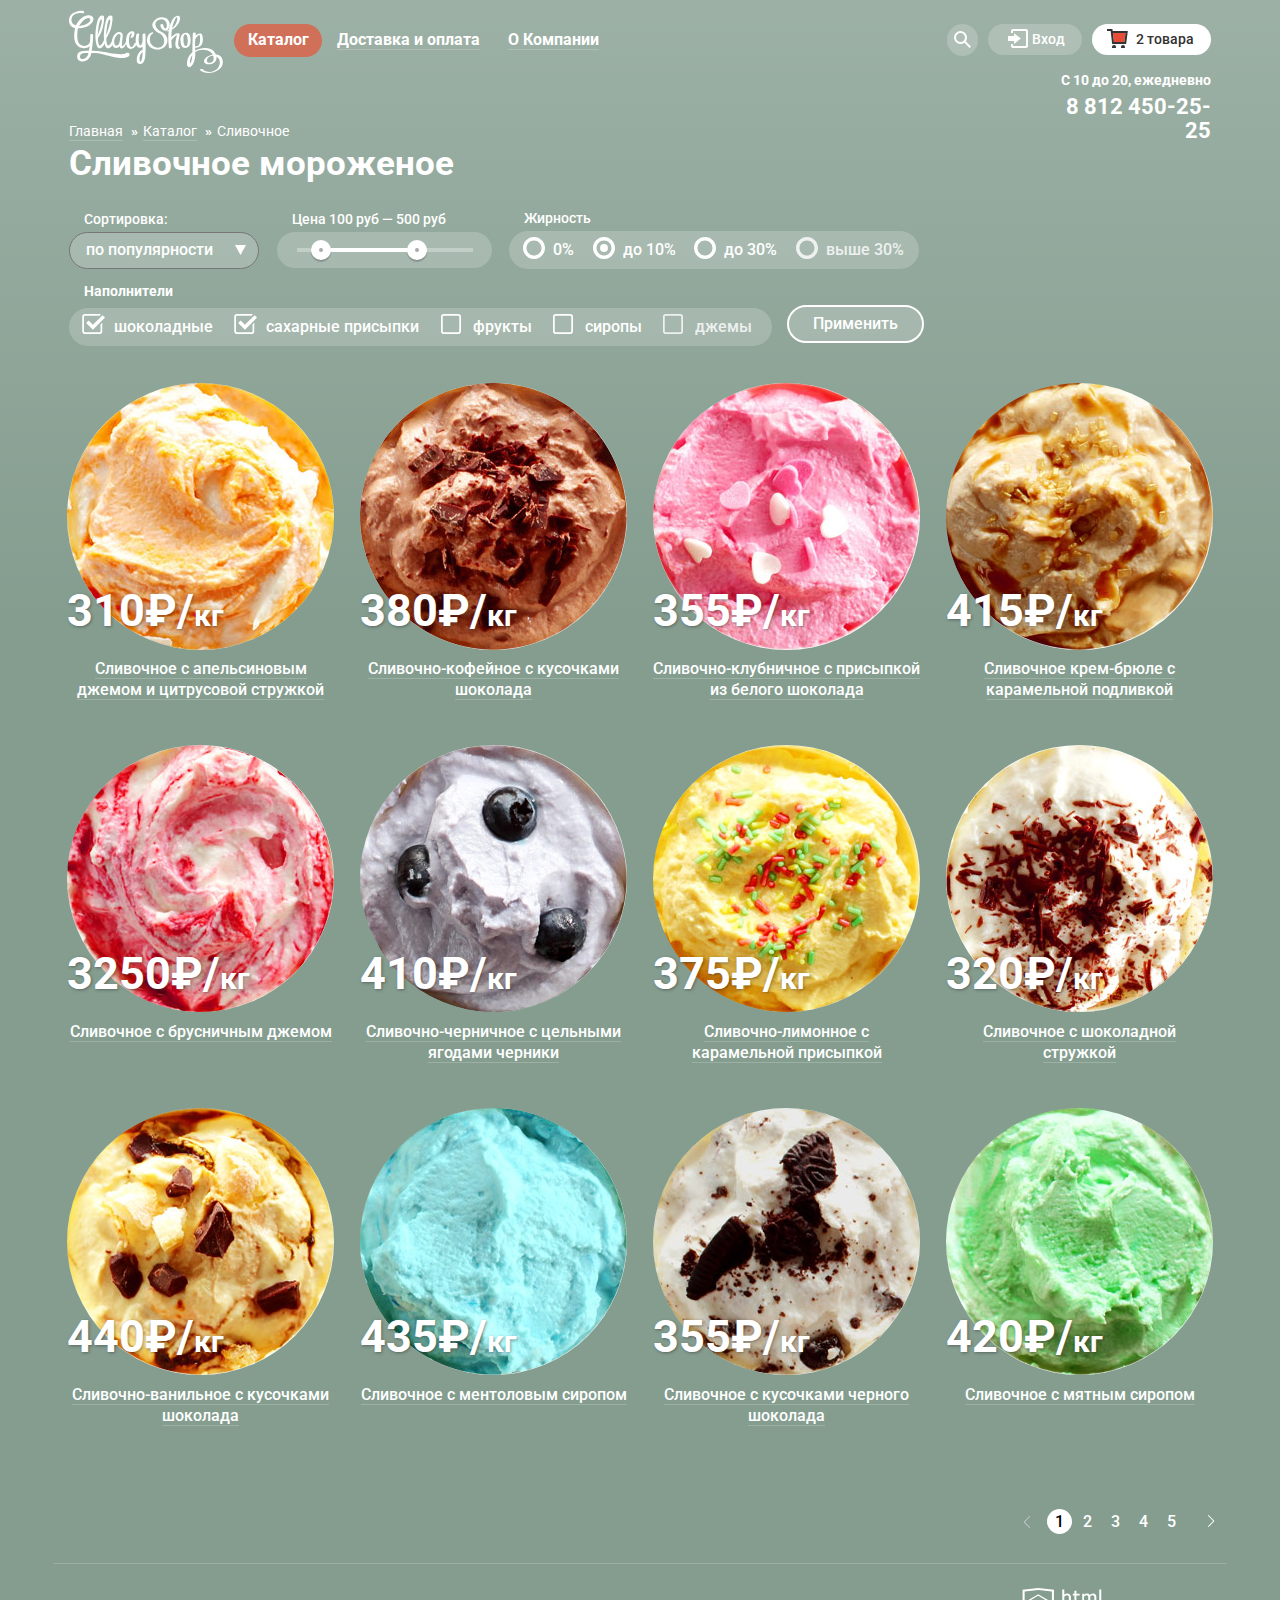
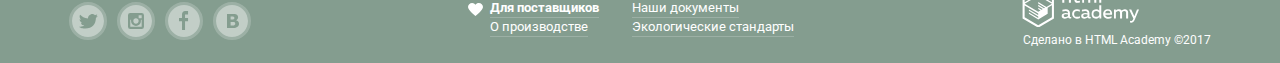
==== catalog.html @ 8b1bbb98 "Правки по пп + минификация + активное пункт в каталоге" ====
<!DOCTYPE html>
<html lang="ru">

<head>
  <meta charset="utf-8">
  <title>HTML Academy: Глейси</title>
  <link href="https://fonts.googleapis.com/css?family=Roboto:400,500,700&amp;subset=cyrillic" rel="stylesheet">
  <link rel="stylesheet" href="css/normalize.css">
  <link rel="stylesheet" href="css/stylemin.css">
</head>

<body class="bg_slider_back_one">
  <div class="light_bg">
    <header class="main_header">
      <div class="wrapper_header wrap">
        <div class="unity_elemnts_hight">
          <a href="index.html" class="logo">
        <img class="logo_img" src="img/logo.svg" alt="Логотип магазина Глейси" width="154" height="64">
      </a>
          <nav class="main_navigation">
            <ul class="main_navigation_items">
              <li class="sublist_visible active_nav elements_main_navigation_items ">
                <a href="#">Каталог</a>
                <ul class="fall_nav_main_header">
                  <li class="fall_elements"><a class="another" href="#">Новинки</a></li>
                  <li class="fall_elements fall_elements_active"><a href="catalog.html">Сливочное</a></li>
                  <li class="fall_elements "><a href="#">Щербеты</a></li>
                  <li class="fall_elements"><a href="#">Фруктовый лёд</a></li>
                  <li class="fall_elements"><a href="#">Мелорин</a></li>
                </ul>
              </li>
              <li class="elements_main_navigation_items"><a href="#">Доставка и оплата</a></li>
              <li class="elements_main_navigation_items"><a href="#">О Компании</a></li>
            </ul>
          </nav>

          <ul class="user_menu">
            <li>
              <div class="user_menu_search">
                <a class="open_forms" href="#" aria-label="Открыть форму поиска">
              <svg xmlns="http://www.w3.org/2000/svg" xmlns:xlink="http://www.w3.org/1999/xlink" width="17" height="17" viewBox="0 0 17 17"><path fill="#fff" d="M16.958 15.527L11.75 10.32A6.455 6.455 0 0 0 13 6.5 6.5 6.5 0 1 0 6.5 13a6.465 6.465 0 0 0 3.839-1.263l5.205 5.204 1.414-1.414zM6.5 11C4.019 11 2 8.981 2 6.5S4.019 2 6.5 2 11 4.019 11 6.5 8.981 11 6.5 11z"/></svg>
            </a>
                <div class="search">
                  <form action="https://echo.htmlacademy.ru" method="POST">
                    <label class="visually-hidden" for="search_form">Что ищем?</label>
                    <input type="search" id="search_form" name="searching" placeholder="Что ищем?">
                  </form>
                </div>
              </div>
            </li>
            <li>
              <div class="user_menu_signout">
                <a class="open_sign" href="#" aria-label="Войти на сайт">
              Вход
              <svg xmlns="http://www.w3.org/2000/svg" xmlns:xlink="http://www.w3.org/1999/xlink" width="21" height="19" viewBox="0 0 21 19"><g fill="#ffffff"><path d="M6 14.875L12.917 9.5 6 4.125v2.917H-.042v4.917H6z"/><path d="M18 0H5C3.9 0 3 .9 3 2v2h2V2h13v15H5v-2H3v2c0 1.1.9 2 2 2h13c1.1 0 2-.9 2-2V2c0-1.1-.9-2-2-2z"/></g></svg>
            </a>
                <div class="signout">
                  <div class="signout_wrapper">
                    <form action="https://echo.htmlacademy.ru" method="POST">
                      <p class="email_user_header">
                        <label class="visually-hidden" for="email_in">Почта для входа</label>
                        <input type="email" id="email_in" name="email" placeholder="Электронная почта">
                      </p>
                      <p class="password_users_header">
                        <label class="visually-hidden" for="password_in">Пароль для входа</label>
                        <input type="password" id="password_in" name="password" placeholder="Пароль">
                      </p>
                      <button class="btn_and_link_style btn_signout_form" type="submit" name="signout">Войти</button>
                    </form>
                    <p class="help_form_elemnts">
                      <a href="#">Забыли пароль?</a>
                      <a href="#">Новая регистрация</a>
                    </p>
                  </div>
                </div>
              </div>
            </li>
            <li>
              <div class="user_menu_my_shop">
                <a href="#" class="basket_activity" aria-label="Просмотреть выбранные товары">2 товара</a>
                <table class="basket basket_link">

                  <tr class="product_basket">
                    <td class="reset_order"><button type="button"></button></td>
                    <td class="img_basket_items"><img src="img/index-shop-card1.jpg" alt="Изображение мороженого" width="33" height="33"></td>
                    <td class="discription_basket">
                      Пломбир с апельсиновым джемом
                    </td>
                    <td class="kg_ice_cream">1,5кг x <span class="decor_basket_cost">200 руб</span></td>
                    <td class="cost_basket_item">300 руб</td>
                  </tr>
                  <tr class="product_basket">
                    <td class="reset_order"><button type="button"></button></td>
                    <td class="img_basket_items"><img src="img/index-shop-card2.jpg" alt="Изображение мороженого" width="33" height="33"></td>
                    <td class="discription_basket">
                      Клубничный пломбир с присыпкой из белого шоколада
                    </td>
                    <td class="kg_ice_cream">1,5кг x <span class="decor_basket_cost">200 руб</span></td>
                    <td class="cost_basket_item">300 руб</td>
                  </tr>
                  <tr>
                    <td class="basket_all_cost" colspan="5">
                      Итого: 750 руб
                    </td>
                  </tr>
                  <tr>

                    <td class="final_basket" colspan="5">
                      <a class="btn_and_link_style" href="#">Оформить заказ</a>
                    </td>
                  </tr>

                </table>
              </div>
            </li>
          </ul>
        </div>
        <div class="not_spide_landing information_job_wrapper">
          <ul class="bread_crumb">
            <li class="bread_crumb_item decor_crumb"><a href="index.html">Главная</a></li>
            <li class="bread_crumb_item decor_crumb"><a href="#">Каталог</a></li>
            <li class="bread_crumb_item"><a>Сливочное</a></li>
          </ul>
          <div class="information_job">
            <span class="information_job_time">С 10 до 20, ежедневно</span>
            <a href="tel:88124502525" class="information_job_number">8 812 450-25-25</a>
          </div>
        </div>
      </div>
    </header>




    <main class="catalog_main">
      <div class="main_wrapper wrap">
        <h1 class="title_catalog">Сливочное мороженое</h1>
        <section class="filter_shop">
          <form action="https://echo.htmlacademy.ru" method="POST">
            <div class="wrap_filter">
              <p class="popularity">
                <label for="sort" class=" sort_move label_form_style">Сортировка:</label>
                <select class="choose_sort" id="sort" name="choose_sort">
              <option value="popularity">по популярности</option>
              <option value="low_cost">сначала недорогие</option>
              <option value="high_cost">сначала дорогие</option>
              <option value="fatt">по жирности</option>
            </select>
              </p>
              <div class="cost_ice_cream">
                <label class="cost_move label_form_style">Цена 100 руб — 500 руб</label>
                <div class="bg_range">
                  <div class="range-controls">
                    <div class="scale">
                      <div class="bar"></div>
                    </div>
                    <div class="range-toggle range-toggle-min"></div>
                    <div class="range-toggle range-toggle-max"></div>
                  </div>
                </div>
              </div>
              <div class="fatness">
                <p class="disc_fatness">Жирность</p>
                <div class="bg_fatness character_row">
                  <p>
                    <label class="low_fatness label_form_style label_radio">
                <input class="visually-hidden " type="radio" name="fatness" value="0" checked>
                <span class="radio_indicator"></span>
                <span class="disabled_label_form">0%</span>
              </label>
                  </p>

                  <p>
                    <label class="middle_fatness label_form_style label_radio">
                <input class="visually-hidden" type="radio" name="fatness" value="10" checked>
                <span class="radio_indicator"></span>
                <span class="disabled_label_form">до 10%</span>
              </label>
                  </p>
                  <p>
                    <label class="high_fatness label_form_style label_radio">
                <input class="visually-hidden" type="radio" name="fatness" value="30">
                <span class="radio_indicator"></span>
                <span class="disabled_label_form">до 30%</span>
              </label>

                  </p>
                  <p>
                    <label class="over_fatness label_form_style label_radio">
                <input class="visually-hidden" type="radio" name="fatness" value="30+" disabled>
                <span class="radio_indicator"></span>
                <span class="disabled_label_form">выше 30%</span>
              </label>
                  </p>
                </div>
              </div>
              <div class="fillers">
                <p class="disc_fillers">Наполнители</p>
                <div class="bg_fillers character_row">
                  <p>
                    <label class="chocolate_fillers label_check label_form_style">
                <input class="visually-hidden" type="checkbox" name="fillers_chocolate" value="chocolate" checked>
                <span class="checkbox_indicator"></span>
                <span class="disabled_label_form">шоколадные</span>
              </label>
                  </p>
                  <p>
                    <label class="sugar_fillers label_check label_form_style">
                <input class="visually-hidden" type="checkbox" name="fillers_sugar" value="sugar" checked>
                <span class="checkbox_indicator"></span>
                <span class="disabled_label_form">сахарные присыпки</span>
              </label>
                  </p>
                  <p>
                    <label class="fruct_fillers label_check label_form_style">
                <input class="visually-hidden" type="checkbox" name="fillers_fruct" value="fruct">
                <span class="checkbox_indicator"></span>
                <span class="disabled_label_form">фрукты</span>
              </label>
                  </p>
                  <p>
                    <label class="syrup_fillers label_check label_form_style">
                <input class="visually-hidden" type="checkbox" name="fillers_syrup" value="syrup">
                <span class="checkbox_indicator"></span>
                <span class="disabled_label_form">сиропы</span>
              </label>
                  </p>
                  <p>
                    <label class="jam_fillers label_check label_form_style">
                <input class="visually-hidden" type="checkbox" name="fillers_jam" value="jam" disabled>
                <span class="checkbox_indicator"></span>
                <span class="disabled_label_form">джемы</span>
              </label>
                  </p>
                </div>
              </div>
              <button type="submit" name="submit_filter">Применить</button>
            </div>
          </form>
        </section>
      </div>
      <section class="catalog">
        <ul class="cards_catalog">
          <li class="shop_card_item place_bottom_cards">
            <div class="visibli_part_shop_card">
              <img src="img/index-shop-card1.jpg" alt="Картинка мороженного" width="267" height="267">
              <span class="cost">310₽/<span>кг</span></span>
            </div>
            <h4 class="discription_part_shop_card">
              <a href="#">Сливочное с апельсиновым джемом и цитрусовой стружкой</a>
            </h4>
            <a class="btn_and_link_style" href="#">Быстрый просмотр</a>
          </li>
          <li class="shop_card_item place_bottom_cards">
            <div class="visibli_part_shop_card">
              <img src="img/index-shop-card2.jpg" alt="Картинка мороженного" width="267" height="267">
              <span class="cost">380₽/<span>кг</span></span>
            </div>
            <h4 class="discription_part_shop_card">
              <a href="#">Сливочно-кофейное с кусочками шоколада</a>
            </h4>
            <a class="btn_and_link_style" href="#">Быстрый просмотр</a>
          </li>
          <li class="shop_card_item place_bottom_cards">
            <div class="visibli_part_shop_card">
              <img src="img/index-shop-card3.jpg" alt="Картинка мороженного" width="267" height="267">
              <span class="cost">355₽/<span>кг</span></span>
            </div>
            <h4 class="discription_part_shop_card">
              <a href="#">Сливочно-клубничное с присыпкой из белого шоколада</a>
            </h4>
            <a class="btn_and_link_style" href="#">Быстрый просмотр</a>
          </li>
          <li class="shop_card_item place_bottom_cards">
            <div class="visibli_part_shop_card">
              <img src="img/index-shop-card4.jpg" alt="Картинка мороженного" width="267" height="267">
              <span class="cost">415₽/<span>кг</span></span>
            </div>
            <h4 class="discription_part_shop_card">
              <a href="#">Сливочное крем-брюле с карамельной подливкой</a>
            </h4>
            <a class="btn_and_link_style" href="#">Быстрый просмотр</a>
          </li>
          <li class="shop_card_item place_bottom_cards">
            <div class="visibli_part_shop_card">
              <img src="img/catalog-shop-card1.jpg" alt="Картинка мороженного" width="267" height="267">
              <span class="cost">3250₽/<span>кг</span></span>
            </div>
            <h4 class="discription_part_shop_card">
              <a href="#">Сливочное с брусничным джемом</a>
            </h4>
            <a class="btn_and_link_style" href="#">Быстрый просмотр</a>
          </li>
          <li class="shop_card_item place_bottom_cards">
            <div class="visibli_part_shop_card">
              <img src="img/catalog-shop-card2.jpg" alt="Картинка мороженного" width="267" height="267">
              <span class="cost">410₽/<span>кг</span></span>
            </div>
            <h4 class="discription_part_shop_card">
              <a href="#">Сливочно-черничное с цельными ягодами черники </a>
            </h4>
            <a class="btn_and_link_style" href="#">Быстрый просмотр</a>
          </li>
          <li class="shop_card_item place_bottom_cards">
            <div class="visibli_part_shop_card">
              <img src="img/catalog-shop-card3.jpg" alt="Картинка мороженного" width="267" height="267">
              <span class="cost">375₽/<span>кг</span></span>
            </div>
            <h4 class="discription_part_shop_card">
              <a href="#">Сливочно-лимонное с карамельной присыпкой</a>
            </h4>
            <a class="btn_and_link_style" href="#">Быстрый просмотр</a>
          </li>
          <li class="shop_card_item place_bottom_cards">
            <div class="visibli_part_shop_card">
              <img src="img/catalog-shop-card4.jpg" alt="Картинка мороженного" width="267" height="267">
              <span class="cost">320₽/<span>кг</span></span>
            </div>
            <h4 class="discription_part_shop_card">
              <a href="#">Сливочное с шоколадной стружкой</a>
            </h4>
            <a class="btn_and_link_style" href="#">Быстрый просмотр</a>

          </li>
          <li class="shop_card_item place_bottom_cards">
            <div class="visibli_part_shop_card">
              <img src="img/catalog-shop-card5.jpg" alt="Картинка мороженного" width="267" height="267">
              <span class="cost">440₽/<span>кг</span></span>
            </div>
            <h4 class="discription_part_shop_card">
              <a href="#">Сливочно-ванильное с кусочками шоколада</a>
            </h4>
            <a class="btn_and_link_style" href="#">Быстрый просмотр</a>
          </li>
          <li class="shop_card_item place_bottom_cards">
            <div class="visibli_part_shop_card">
              <img src="img/catalog-shop-card6.jpg" alt="Картинка мороженного" width="267" height="267">
              <span class="cost">435₽/<span>кг</span></span>
            </div>
            <h4 class="discription_part_shop_card">
              <a href="#">Сливочноe с ментоловым сиропом</a>
            </h4>
            <a class="btn_and_link_style" href="#">Быстрый просмотр</a>
          </li>
          <li class="shop_card_item place_bottom_cards">
            <div class="visibli_part_shop_card">
              <img src="img/catalog-shop-card7.jpg" alt="Картинка мороженного" width="267" height="267">
              <span class="cost">355₽/<span>кг</span></span>
            </div>
            <h4 class="discription_part_shop_card">
              <a href="#">Сливочное с кусочками черного шоколада</a>
            </h4>
            <a class="btn_and_link_style" href="#">Быстрый просмотр</a>
          </li>
          <li class="shop_card_item place_bottom_cards">
            <div class="visibli_part_shop_card">
              <img src="img/catalog-shop-card8.jpg" alt="Картинка мороженного" width="267" height="267">
              <span class="cost">420₽/<span>кг</span></span>
            </div>
            <h4 class="discription_part_shop_card">
              <a href="#">Сливочное с мятным сиропом</a>
            </h4>
            <a class="btn_and_link_style" href="#">Быстрый просмотр</a>
          </li>
        </ul>
      </section>
      <div class="main_wrapper wrap switch_wrapps">

        <ul class="switch_page">
          <li class="switch_manager back"><a class="link_nav_pages" href="#">
            <svg xmlns="http://www.w3.org/2000/svg" width="8" height="12" viewBox="0 0 8 12"><path fill="#C1C6CE" d="M7.237 5.642L1.73.132c-.2-.197-.52-.197-.717 0s-.198.52 0 .717L6.163 6l-5.15 5.15c-.2.198-.2.52 0 .717.098.1.228.148.357.148.13 0 .26-.05.358-.148l5.51-5.51c.198-.197.198-.517 0-.715z"/></svg>
          </a></li>
          <li><a class="active_switch_page" href="#">1</a></li>
          <li><a class="style_active_switch" href="#">2</a></li>
          <li><a class="style_active_switch" href="#">3</a></li>
          <li><a class="style_active_switch" href="#">4</a></li>
          <li><a class="style_active_switch" href="#">5</a></li>
          <li class="switch_manager next "><a class="link_nav_pages on_switch" href="#">
            <svg xmlns="http://www.w3.org/2000/svg" width="8" height="12" viewBox="0 0 8 12"><path fill="#C1C6CE" d="M7.237 5.642L1.73.132c-.2-.197-.52-.197-.717 0s-.198.52 0 .717L6.163 6l-5.15 5.15c-.2.198-.2.52 0 .717.098.1.228.148.357.148.13 0 .26-.05.358-.148l5.51-5.51c.198-.197.198-.517 0-.715z"/></svg>
          </a></li>
        </ul>
      </div>
      <hr class="decor_line">
    </main>
    <footer class="main_footer">
      <div class="footer_wrapper wrap">
        <p class="social">
          <a href="#" class="social_link twit" aria-label="Смотрите нас в твитере"><span class="visually-hidden">Смотрите нас в твиттере</span>
            <svg xmlns="http://www.w3.org/2000/svg" width="32" height="32"><path fill="#FFF" d="M16 0C7.164 0 0 7.164 0 16c0 8.837 7.164 16 16 16 8.837 0 16-7.163 16-16 0-8.836-7.163-16-16-16zm7.944 12.809c-.251 6.516-3.463 10.832-10.992 10.702h-.486c-.447 0-4.543-.443-5.344-1.823 2.479.19 4.247-.406 5.12-1.136-1.048-.289-2.923-.461-3.251-2.848.384.104.618.221 1.299.113-1.307-.824-2.758-1.519-2.679-3.643.311.317 1.164.518 1.46.457-.768-.233-2.149-3.244-.974-4.781 1.984 1.79 4.075 3.482 7.804 3.643.227-2.214 1.24-3.699 3.168-4.325 1.84-.479 3.255.26 3.901 1.138.737-.224 1.453-.466 2.193-.685-.004.833-.569 1.463-.935 1.709.747.165 1.423-.475 1.423-.475-.184.963-1.094 1.725-1.707 1.954z"/></svg>
          </a>
          <a href="#" class="social_link inst" aria-label="Смотрите нас в инстаграмме"><span class="visually-hidden">Смотрите нас в инстаграмме</span>
            <svg xmlns="http://www.w3.org/2000/svg" width="32" height="32"><g fill="#FFF"><path d="M20.916 16a4.938 4.938 0 1 1-9.877 0c0-.394.051-.773.138-1.14h-.897v6.838h11.396V14.86h-.897c.086.367.137.746.137 1.14z"/><path d="M15.978 18.659c1.466 0 2.659-1.193 2.659-2.659s-1.193-2.659-2.659-2.659c-1.466 0-2.659 1.193-2.659 2.659s1.192 2.659 2.659 2.659zM18.637 10.302h3.039v3.039h-3.039z"/><path d="M16 0C7.164 0 0 7.164 0 16c0 8.837 7.164 16 16 16 8.837 0 16-7.163 16-16 0-8.836-7.163-16-16-16zm7.955 21.698a2.285 2.285 0 0 1-2.279 2.279H10.279A2.285 2.285 0 0 1 8 21.698V10.302a2.286 2.286 0 0 1 2.279-2.279h11.396a2.286 2.286 0 0 1 2.279 2.279v11.396z"/></g></svg>
          </a>
          <a href="#" class="social_link face" aria-label="Смотрите нас в фейсбуке"><span class="visually-hidden">Смотрите нас в фейсбуке</span>
            <svg xmlns="http://www.w3.org/2000/svg" width="32" height="32"><path fill="#FFF" d="M16 0C7.164 0 0 7.163 0 16s7.164 16 16 16c8.837 0 16-7.164 16-16S24.837 0 16 0zm4.062 9.455h-3.021v3.444h3.021v3.445h-3.021v8.61H14.02v-8.61H11v-3.445h3.021V9.455c0-1.902 1.353-3.445 3.021-3.445h3.021v3.445z"/></svg>
          </a>
          <a href="#" class="social_link vk" aria-label="Смотрите нас в вк"><span class="visually-hidden">Смотрите нас в Вконтакте</span>
            <svg xmlns="http://www.w3.org/2000/svg" width="32" height="32"><g fill="#FFF"><path d="M16.637 14.495c.402-.019.719-.082.951-.188.326-.145.54-.33.641-.559.101-.229.15-.496.15-.797 0-.232-.058-.465-.174-.697-.116-.232-.322-.405-.617-.517-.264-.1-.592-.155-.984-.165a76.242 76.242 0 0 0-1.652-.014h-.339v2.965h.565c.571 0 1.057-.009 1.459-.028zM18.118 17.084c-.282-.081-.672-.125-1.166-.132a127.97 127.97 0 0 0-1.55-.009h-.79v3.493h.264c1.014 0 1.74-.003 2.18-.009a3.2 3.2 0 0 0 1.212-.245c.377-.157.633-.364.774-.625s.214-.562.214-.9c0-.446-.088-.788-.261-1.03-.17-.241-.464-.423-.877-.543z"/><path d="M16 0C7.164 0 0 7.164 0 16c0 8.837 7.164 16 16 16 8.837 0 16-7.163 16-16 0-8.836-7.163-16-16-16zm6.602 20.531a3.73 3.73 0 0 1-1.124 1.327c-.552.415-1.161.71-1.823.886s-1.501.264-2.519.264h-6.121V8.987h5.443c1.13 0 1.957.038 2.48.113a5.126 5.126 0 0 1 1.561.5c.533.27.929.632 1.189 1.087.26.455.392.975.392 1.558 0 .678-.179 1.278-.536 1.795-.358.518-.863.92-1.517 1.208v.075c.917.182 1.642.559 2.179 1.13.537.571.807 1.325.807 2.261 0 .678-.138 1.283-.411 1.817z"/></g></svg>
          </a>
        </p>
        <ul class="other_information">
          <li class="other_information_item"><a class="another_other" href="#">Для поставщиков</a></li>
          <li class="other_information_item"><a href="#">Наши документы</a></li>
          <li class="other_information_item"><a href="#">О производстве</a></li>
          <li class="other_information_item"><a href="#">Экологические стандарты</a></li>
        </ul>
        <p class="creator">
          <a class="logo_html_academy" href="https://htmlacademy.ru/intensive/htmlcss">
            <img src="img/logo-htmlacademy-small.svg" alt="Логотип академии" class="creator_logo" width="130" height="39">
          </a>
          <span class="creator_discriptions">Сделано в <a href="https://htmlacademy.ru/intensive/htmlcss">HTML Academy</a> &copy;2017</span>
        </p>
      </div>
    </footer>
  </div>
</body>

</html>
---- css/stylemin.css ----
@-webkit-keyframes modal_anim{0%{-webkit-transform:translateY(-2000px);transform:translateY(-2000px)}40%{-webkit-transform:translateY(100px);transform:translateY(100px);-webkit-transform:rotate(180deg);transform:rotate(180deg)}70%{-webkit-transform:translateY(-100px);transform:translateY(-100px);-webkit-transform:rotate(0deg);transform:rotate(0deg)}to{-webkit-transform:translateY(0);transform:translateY(0)}}@keyframes modal_anim{0%{-webkit-transform:translateY(-2000px);transform:translateY(-2000px)}40%{-webkit-transform:translateY(100px);transform:translateY(100px);-webkit-transform:rotate(180deg);transform:rotate(180deg)}70%{-webkit-transform:translateY(-100px);transform:translateY(-100px);-webkit-transform:rotate(0deg);transform:rotate(0deg)}to{-webkit-transform:translateY(0);transform:translateY(0)}}@-webkit-keyframes modal_error_visual{0%,to{-webkit-transform:translateX(0);transform:translateX(0)}10%,30%,70%,90%{-webkit-transform:translateX(-10px);transform:translateX(-10px)}20%,40%,50%,80%{-webkit-transform:translateX(10px);transform:translateX(10px)}}@keyframes modal_error_visual{0%,to{-webkit-transform:translateX(0);transform:translateX(0)}10%,30%,70%,90%{-webkit-transform:translateX(-10px);transform:translateX(-10px)}20%,40%,50%,80%{-webkit-transform:translateX(10px);transform:translateX(10px)}}body{margin:0;padding:0;font-family:'Roboto','Arial',sans-serif;font-size:14px;line-height:1.2;font-weight:700;color:#fff}.bg_slider_back_one{background-color:#849d8f}.bg_slider_back_two{background-color:#8996a6}.bg_slider_back_three{background-color:#9d8b84}.bg_ice_cream_one{background:url(../img/ice-cream-bg1.png) no-repeat 50% 0}.bg_ice_cream_two{background:url(../img/ice-cream-bg2.png) no-repeat 50% 0}.bg_ice_cream_three{background:url(../img/ice-cream-bg3.png) no-repeat 50% 0}.light_bg{background-image:-webkit-linear-gradient(top,rgba(255,255,255,.2),transparent);background-image:-o-linear-gradient(top,rgba(255,255,255,.2),transparent);background-image:linear-gradient(to bottom,rgba(255,255,255,.2),transparent);background-repeat:no-repeat;background-size:auto 628px;background-position:50% 0}a{text-decoration:none}.overlay::before{content:"";display:block;position:fixed;top:0;left:0;width:100%;height:100%;background-color:rgba(0,0,0,.3);z-index:30}.comment textarea::-webkit-input-placeholder,.email_user input[type=email]::-webkit-input-placeholder,.email_user_header input[type=email]::-webkit-input-placeholder,.name_users input[type=text]::-webkit-input-placeholder,.password_users_header input[type=password]::-webkit-input-placeholder,.search input[type=search]::-webkit-input-placeholder,.subscribe_forms input[type=email]::-webkit-input-placeholder{font-size:16px;font-weight:400;color:#999;line-height:24px}.comment textarea:-ms-input-placeholder,.comment textarea::-ms-input-placeholder,.email_user input[type=email]:-ms-input-placeholder,.email_user input[type=email]::-ms-input-placeholder,.email_user_header input[type=email]:-ms-input-placeholder,.email_user_header input[type=email]::-ms-input-placeholder,.name_users input[type=text]:-ms-input-placeholder,.name_users input[type=text]::-ms-input-placeholder,.password_users_header input[type=password]:-ms-input-placeholder,.password_users_header input[type=password]::-ms-input-placeholder,.search input[type=search]:-ms-input-placeholder,.search input[type=search]::-ms-input-placeholder,.subscribe_forms input[type=email]:-ms-input-placeholder,.subscribe_forms input[type=email]::-ms-input-placeholder{font-size:16px;font-weight:400;color:#999;line-height:24px}.comment textarea::placeholder,.email_user input[type=email]::placeholder,.email_user_header input[type=email]::placeholder,.name_users input[type=text]::placeholder,.password_users_header input[type=password]::placeholder,.search input[type=search]::placeholder,.subscribe_forms input[type=email]::placeholder{font-size:16px;font-weight:400;color:#999;line-height:24px}.visually-hidden{position:absolute;width:1px;height:1px;margin:-1px;border:0;padding:0;clip:rect(0 0 0 0);overflow:hidden}.btn_and_link_style{background-image:-webkit-gradient(linear,left bottom,left top,from(#e74a35),to(#f26843));background-image:-webkit-linear-gradient(bottom,#e74a35,#f26843);background-image:-o-linear-gradient(bottom,#e74a35,#f26843);background-image:linear-gradient(to top,#e74a35,#f26843);-webkit-box-shadow:0 2px 2px 0 rgba(172,16,0,.64);box-shadow:0 2px 2px 0 rgba(172,16,0,.64);text-shadow:0 2px 5px rgba(160,32,11,.76)}.btn_and_link_style:hover{background:-webkit-gradient(linear,left top,left bottom,from(#f58669),to(#ec6f5e));background:-webkit-linear-gradient(top,#f58669 0%,#ec6f5e 100%);background:-o-linear-gradient(top,#f58669 0%,#ec6f5e 100%);background:linear-gradient(to bottom,#f58669 0%,#ec6f5e 100%);-webkit-box-shadow:0 2px 2px #ac1000;box-shadow:0 2px 2px #ac1000}.btn_and_link_style:active{background:-webkit-gradient(linear,left top,left bottom,from(#d84732),to(#e1613e));background:-webkit-linear-gradient(top,#d84732 0%,#e1613e 100%);background:-o-linear-gradient(top,#d84732 0%,#e1613e 100%);background:linear-gradient(to bottom,#d84732 0%,#e1613e 100%);-webkit-box-shadow:inset 0 2px 2px #ac1000;box-shadow:inset 0 2px 2px #ac1000}.label_form_style{font-size:14px;font-weight:500;color:#fff;line-height:16px}.wrap{width:1142px;margin:0 auto}.slider_btn{width:21px;height:21px;background-color:transparent;border:2px solid #fff;border-radius:50%}.slider_link,.title_slider{font-size:60px;line-height:60px;font-weight:700}.slider_link{font-size:32px;color:#fff;line-height:44px}.slider_btn:hover{background-color:rgba(248,247,244,.4)}.slider_btn:focus{background-color:#fff}.main_navigation_items li:hover,.slider_btn_active_now{background-color:#fff}.main_navigation_items{padding-left:0;list-style:none}.main_navigation_items li{margin-left:1px;font-size:16px;font-weight:700;line-height:18px;color:#fff}.main_navigation_items a{color:#fff;border-bottom:1px solid rgba(255,255,255,.2)}.elements_main_navigation_items:hover a{color:#333;border:0}.main_navigation_items>li:active{background-color:#ededed;-webkit-box-shadow:inset 0 2px 1px 0 #696969;box-shadow:inset 0 2px 1px 0 #696969}.fall_nav_main_header{background-color:#f8f7f4;list-style:none;-webkit-box-shadow:0 20px 20px 0 rgba(0,0,0,.4);box-shadow:0 20px 20px 0 rgba(0,0,0,.4)}.fall_nav_main_header a{font-size:14px;line-height:14px;color:#323232;font-weight:400;text-decoration:none}a.another{font-weight:700}.fall_nav_main_header li:hover{background-color:#fbded7}.fall_nav_main_header li:active{background-color:#f6b5a5;-webkit-box-shadow:none;box-shadow:none}.user_menu{list-style:none}.user_menu_search a{background-color:rgba(255,255,255,.2)}.search input[type=search],p.email_user_header input[type=email],p.password_users_header input[type=password]{-webkit-box-sizing:border-box;box-sizing:border-box;padding-left:15px;width:310px;height:44px;font-size:16px;font-weight:700;color:#323232;line-height:24px;background-color:#fff;border:solid 1px #d3d3d2;border-radius:5px}.search button,.user_menu button{font-size:18px;font-weight:700;color:#fff;line-height:16px;border-radius:20px;border:0}.user_menu_signout>a{font-size:14px;font-weight:500;color:#fff}.user_menu button{line-height:1.33;color:#fefefe}p.email_user_header input[type=email],p.password_users_header input[type=password]{width:241px}p.email_user_header{margin-bottom:20px}p.password_users_header{margin-bottom:23px}.help_form_elemnts a{font-size:13px;font-weight:400;line-height:24px;color:#323232}.help_form_elemnts a:active,.help_form_elemnts a:hover{color:#e84d37}.user_menu_my_shop a{font-size:14px;font-weight:500;color:#fff}.information_job_time{font-size:14px;font-weight:700;line-height:14px}.information_job_number{font-size:22px;font-weight:700;line-height:24px;text-align:right;color:#fff;text-decoration:none}.slider{width:1065px;margin:0 auto 40px}.slider_one{width:100%}.banners_event:first-child{border-radius:15px;background-image:url(../img/raspberry.png)}.banners_event:last-child{border-radius:15px;background-image:url(../img/chocolate.png)}.discriptions_event,.title_banners{font-size:35px;font-weight:700;line-height:41px;color:#fff}.discriptions_event{font-size:18px;line-height:21px}.banners_event a,.shop_card_item>a{font-size:18px;font-weight:700;line-height:24px;text-decoration:none}.banners_event a{opacity:.99;color:#fff}.shop_cards,li.shop_card_item{-webkit-box-sizing:border-box;box-sizing:border-box}.shop_cards{list-style:none}li.shop_card_item{width:293px;padding:0 13px}.shop_card_item>a{color:#fefefe}.visibli_part_shop_card img{border-radius:50%}.cost{font-size:45px;font-weight:700;line-height:45px;color:#fff;text-shadow:.5px .9px 3px rgba(49,50,53,.5)}.cost span{font-size:30px;line-height:22px}.discription_part_shop_card a{font-size:16px;font-weight:500;line-height:21px;color:#fff}.about{background:url(../img/waffle.png)}.about li,.title_about,.title_article a{font-size:24px;font-weight:500;line-height:30px;color:#323232}.about_dicription{list-style:none}.about li{font-size:16px;font-weight:400;line-height:22px}.guids{background:#fff url(../img/article.jpg) no-repeat}.title_guids{font-size:16px;font-weight:500;line-height:22px;color:#323232}.title_article a{font-weight:700}.subscribe{background-image:url(../img/outdoor_sub_bg.png);background-repeat:no-repeat;border-radius:20px}.sub_bg{background-color:#f8f7f4;border-radius:20px}.subscribe_discriptions{font-size:16px;font-weight:400;line-height:22px;color:#5a5a5a}.subscribe_forms input[type=email]{-webkit-box-sizing:border-box;box-sizing:border-box;width:368px;height:40px;padding-left:15px;color:#323232;background-color:#fff}.modal_task_feedback button,.subscribe_forms button{font-size:18px;font-weight:700;color:#fff;border-radius:20px;border:0}.feedback{background-color:#fff}.place_feedback{font-size:18px;font-weight:700;line-height:24px;color:#323232}.contacts_map span,.discriptions_contacts,.feedback h5{font-size:14px;font-weight:400;line-height:20px;color:#323232}.contacts_map a,.feedback_link{font-size:18px;font-weight:700;line-height:24px}.contacts_map a{text-decoration:none;color:#323232}.contacts_map span{line-height:22px}.feedback_link{color:#fefefe}.footer_wrapper{display:-webkit-box;display:-ms-flexbox;display:flex;-webkit-box-pack:justify;-ms-flex-pack:justify;justify-content:space-between;-webkit-box-align:center;-ms-flex-align:center;align-items:center}.other_information{list-style:none}.other_information a{font-size:13px;font-weight:400;line-height:18px;color:#fff}a.another_other{font-weight:700}.bread_crumb a,.creator_discriptions,.creator_discriptions a{font-size:12px;font-weight:400;line-height:18px;color:#fefefe}.modal_task_feedback{background-color:#fff}.basket,.tittle_modal{font-size:24px;font-weight:500;line-height:28px;color:#323232}.comment textarea,.email_user input[type=email],.name_users input[type=text],.subscribe_forms input[type=email]{font-size:16px;font-weight:700;line-height:24px;border:solid 1px rgba(178,178,178,.52);border-radius:5px}.email_user input[type=email],.name_users input[type=text]{background-color:#fff;color:#323232;width:267px;height:44px}.comment textarea{width:428px;height:155px}.basket{font-size:13px;font-weight:400;line-height:16px;background-color:#f8f7f4;-webkit-box-shadow:0 20px 20px 0 rgba(0,0,0,.4);box-shadow:0 20px 20px 0 rgba(0,0,0,.4);border-radius:5px}.basket_all_cost{font-size:15px;font-weight:700;line-height:18px}.decor_basket_cost{color:#999}.final_basket{font-size:18px;font-weight:700;line-height:24px;color:#fefefe}.bread_crumb{list-style:none}.bread_crumb a{font-size:14px;color:#fff;line-height:16px}.title_catalog{font-size:35px;font-weight:700;line-height:41px;color:#fff}.bg_range,.choose_sort{width:100%;background-color:rgba(255,255,255,.2);border-radius:20px}.choose_sort{height:37px;padding:0 13px 0 16px;font-size:16px;font-weight:500;line-height:18px;text-align:left;color:#fff}.choose_sort option{font-size:14px;line-height:16px;color:#323232}.bg_range{-webkit-box-sizing:border-box;box-sizing:border-box;padding-bottom:16px;padding-top:16px}.range-controls{position:relative;margin:0 auto 0 20px}.range-controls .scale{-webkit-box-sizing:border-box;box-sizing:border-box;width:176px;height:4px;background:rgba(255,255,255,.3)}.range-controls .bar{width:60%;margin-left:25px;height:4px;background:#fff}.range-toggle{position:absolute;top:-8px;width:4px;height:4px;background:#ababab;border:8px solid #fff;border-radius:50%;-webkit-box-shadow:0 2px 1px 0 rgba(0,1,1,.2);box-shadow:0 2px 1px 0 rgba(0,1,1,.2);cursor:pointer}.range-toggle-min{left:14px}.range-toggle-max{left:110px}.disc_fatness{font-size:14px;font-weight:500;line-height:16px}.bg_fatness,.bg_fillers,li.shop_card_item:hover::before{background-color:rgba(255,255,255,.2)}.bg_fatness .label_form_style,.bg_fillers .label_form_style{font-size:16px;line-height:18px}.filter_shop{margin-bottom:32px}.filter_shop button,.switch_page a{font-size:16px;font-weight:500;line-height:18px;color:#fff}.filter_shop button{position:relative;top:10px;left:5px;background-color:rgba(255,255,255,.2);border:solid 2px #fff;border-radius:20px;padding:8px 24px}.comment textarea,.filter_shop button:hover{color:#323232;background-color:#fff}.filter_shop button:active{background-color:#ededed;-webkit-box-shadow:inset 0 2px 1px 0 #696969;box-shadow:inset 0 2px 1px 0 #696969;color:#323232}.switch_page{list-style:none}.switch_page a{display:block;padding:4px 8px 3px}.switch_page a.style_active_switch:hover{background-color:rgba(255,255,255,.2);cursor:pointer;border-radius:50%}a.active_switch_page{background-color:#fff;color:#000;border-radius:50%}.slider{position:relative;padding-top:275px}.slider_interactive{position:absolute;bottom:20px;left:-40px}.slider_btn_three,.slider_btn_two{margin-left:3px}.title_slider{text-align:center;width:690px;margin:0 auto 26px}.slider_link{display:block;margin:0 auto;width:200px;border-radius:50px;padding:11px 36px}.main_header{padding-top:10px}.wrapper_header{display:-webkit-box;display:-ms-flexbox;display:flex;-webkit-box-orient:vertical;-webkit-box-direction:normal;-ms-flex-direction:column;flex-direction:column}.best_items_shop ul,.information_job_wrapper{display:-webkit-box;display:-ms-flexbox;display:flex;-webkit-box-pack:end;-ms-flex-pack:end;justify-content:flex-end}.information_job{margin-top:-5px}.information_job a,.information_job span{display:block;width:169px}.information_job span{text-align:right;margin-bottom:8px}.user_menu{margin-left:auto;padding-left:0;margin-bottom:0;padding-bottom:14px}.banners,.banners_event,.user_menu{display:-webkit-box;display:-ms-flexbox;display:flex}.banners{-ms-flex-wrap:wrap;flex-wrap:wrap;-webkit-box-pack:justify;-ms-flex-pack:justify;justify-content:space-between;margin-bottom:10px}.banners_event{width:560px;-webkit-box-sizing:border-box;box-sizing:border-box;padding:18px 0 50px 20px;-webkit-box-orient:vertical;-webkit-box-direction:normal;-ms-flex-direction:column;flex-direction:column;background-repeat:no-repeat}.banners_event .title_banners{margin:0}.banners_event a{display:inline-block;padding:10px 20px 10px 21px;border-radius:50px;margin:25px 26px 0 0;-ms-flex-item-align:end;align-self:flex-end}.best_items_shop{width:100%;margin-bottom:41px}.best_items_shop ul{width:1172px;position:relative;padding:0;margin:0 auto;-ms-flex-wrap:wrap;flex-wrap:wrap;-webkit-box-pack:justify;-ms-flex-pack:justify;justify-content:space-between}li.shop_card_item{position:relative;z-index:1}li.shop_card_item::before{content:"";position:absolute;display:none;width:100%;height:calc(100% + 83px);left:0}li.shop_card_item:hover{z-index:2}li.shop_card_item:hover::before{display:block;-webkit-box-shadow:0 20px 20px 0 rgba(0,0,0,.4);box-shadow:0 20px 20px 0 rgba(0,0,0,.4);border-radius:5px}.visibli_part_shop_card{position:relative;padding-top:5px}.cost,.mark_best{position:absolute}.cost{bottom:20px;left:0}.discription_part_shop_card{text-align:center;margin:5px 0 0}.discription_part_shop_card a{border-bottom:1px solid rgba(255,255,255,.2)}.shop_card_item>a{display:none;position:absolute;left:50px;bottom:-60px;padding:7px 11px;border-radius:50px}.shop_card_item:hover>a{display:block}.about{width:100%;margin-bottom:40px;-webkit-box-sizing:border-box;box-sizing:border-box;padding-top:10px;padding-bottom:20px;border-radius:15px}.title_about{padding-left:21px}.about_dicription{margin:20px 0 0;padding:0 25px 0 75px;display:-webkit-box;display:-ms-flexbox;display:flex;-ms-flex-wrap:wrap;flex-wrap:wrap;-webkit-box-pack:justify;-ms-flex-pack:justify;justify-content:space-between}.about_dicription li{padding:0;position:relative;width:476px}.about_dicription li:last-child,.about_dicription li:nth-child(3){margin-top:25px}.about_dicription li::before{position:absolute;content:"";width:49px;height:49px;top:-12px;left:-55px}.about_dicription_ice::before{background-image:url(../img/ice-cream-icon.svg)}.about_dicription_cow::before{background-image:url(../img/cow-icon.svg)}.about_dicription_sheet::before{background-image:url(../img/sheet-icon.svg)}.about_dicription_degree::before{background-image:url(../img/degree-icon.svg)}.aricle_and_sub_wrapper{width:100%;display:-webkit-box;display:-ms-flexbox;display:flex;-webkit-box-pack:justify;-ms-flex-pack:justify;justify-content:space-between;margin-bottom:40px}.aricle_and_sub_wrapper .guids,.aricle_and_sub_wrapper .subscribe{width:560px}.guids{border-radius:15px;-webkit-box-sizing:border-box;box-sizing:border-box;padding:12px 0 80px 18px}.title_guids{margin:15px 0 0}.title_article{margin:0;width:280px}.title_article a{text-decoration:underline}.sub_bg,.subscribe{-webkit-box-sizing:border-box;box-sizing:border-box}.sub_bg{margin:5px;padding-bottom:20px}.subscribe_discriptions{padding:33px 21px 0;margin:0 0 22px}.subscribe_forms{padding:0 21px}.subscribe_forms form{display:-webkit-box;display:-ms-flexbox;display:flex}.btn_sub{margin-left:15px;padding:9px 17px 10px}.map_wrapper{position:relative;height:430px}.map_wrapper img{position:absolute;display:block;left:50%;top:600px;width:1200px;margin:-600px;z-index:1}.map_wrapper iframe{position:relative;z-index:2;border:0}.feedback_wrapper{width:1160px;position:relative;margin:0 auto}.feedback{width:302px;-webkit-box-sizing:border-box;box-sizing:border-box;padding-top:30px;padding-left:27px;padding-bottom:40px;position:absolute;top:-365px;right:10px;border-radius:10px;z-index:4}.discriptions_feedback{margin:0;padding-right:127px}.place_feedback{margin:0;padding-right:42px}.discriptions_contacts{margin:20px 0 0}.contacts_map{margin:0 0 35px}.contacts_map a{display:block;text-align:left}.feedback_link{padding:9px 27px 9px 29px;border-radius:20px}.fall_nav_main_header,.search{display:none}.unity_elemnts_hight{display:-webkit-box;display:-ms-flexbox;display:flex}.main_navigation{margin-left:10px}.main_navigation_items{display:-webkit-box;display:-ms-flexbox;display:flex;-ms-flex-wrap:wrap;flex-wrap:wrap}.main_navigation_items a,.sublist_visible:hover .fall_nav_main_header,.user_menu_search:hover .search{display:block}.main_navigation_items>li{display:block;padding:7px 13px 7px 14px;border-radius:20px}.user_menu li:not(:last-child){margin-right:10px}.user_menu_my_shop>a,.user_menu_search>a,.user_menu_signout>a{display:block;padding:7px 7px 4px;background-color:rgba(255,255,255,.2);border-radius:20px}.open_forms:hover{background-color:#fff}.open_forms:hover path,.open_sign:hover path{fill:#323232}.user_menu_my_shop>a,.user_menu_signout>a{position:relative;padding:7px 17px 7px 44px}.user_menu_signout>a:hover,a.basket_activity{background-color:#fff;color:#323232}.open_sign svg{position:absolute;left:20px;top:5px}.user_menu_my_shop{position:relative}.user_menu_my_shop a::before{content:"";position:absolute;width:21px;height:19px;left:15px;top:5px}.basket_no_active::before{background-image:url(../img/basket.svg)}.basket_activity::before{background-image:url(../img/basket-active.svg)}.main_navigation_items li:first-child{position:relative}.fall_nav_main_header{position:absolute;padding:0;top:37px;right:-44px;border-radius:5px}.fall_elements>a{display:block;width:105px;padding:9px 17px 9px 16px;border-radius:0}.fall_elements>a.another{border-bottom:1px solid #d1d0ce;padding-top:10px;padding-bottom:12px}.fall_elements_active>a{background-color:#d07058}.user_menu_search{position:relative}.search{-webkit-box-sizing:border-box;box-sizing:border-box;position:absolute;z-index:1;padding:20px 15px 20px 16px;right:-4px;top:35px;background-color:#fff;border-radius:5px}.user_menu_signout{position:relative}.signout{position:absolute;z-index:1;right:-4px;top:35px;background-color:#fff;display:none;padding:4px 14px 20px 20px;-ms-flex-wrap:wrap;flex-wrap:wrap;border-radius:5px}.user_menu_signout:hover .signout{display:-webkit-box;display:-ms-flexbox;display:flex}.signout_wrapper{position:relative}.btn_signout_form{display:inline-block;padding:10px 26px 10px 22px}.help_form_elemnts{position:absolute;right:4px;bottom:-15px}.help_form_elemnts a,.social a,.user_menu_my_shop:hover .basket{display:block}.footer_wrapper{padding-top:10px}.social{display:-webkit-box;display:-ms-flexbox;display:flex;margin:5px 0 0}.social a{-webkit-box-sizing:border-box;box-sizing:border-box;width:38px;height:38px;border:3px solid rgba(255,255,255,.2);border-radius:50%}.social a:not(:first-child){margin-left:10px}.social_link path{fill:rgba(255,255,255,.5)}.on_switch path,.social_link:hover path{fill:#fff}.other_information{width:304px;display:-webkit-box;display:-ms-flexbox;display:flex;-webkit-box-orient:horizontal;-webkit-box-direction:normal;-ms-flex-direction:row;flex-direction:row;-webkit-box-pack:justify;-ms-flex-pack:justify;justify-content:space-between;-ms-flex-wrap:wrap;flex-wrap:wrap;margin-left:10px;padding:0}.other_information li:nth-child(2){position:relative;left:-55px}.other_information_item a{display:block;border-bottom:1px solid rgba(255,255,255,.2)}.another_other{position:relative}.another_other::before{content:"";position:absolute;width:15px;height:13px;left:-22px;top:4px;background-image:url(../img/heart.svg)}.creator{display:-webkit-box;display:-ms-flexbox;display:flex;-webkit-box-orient:vertical;-webkit-box-direction:normal;-ms-flex-direction:column;flex-direction:column;-ms-flex-line-pack:start;align-content:flex-start}.logo_html_academy img{position:relative;left:-10px}.modal_task_feedback{display:none;position:fixed;z-index:40;-webkit-box-sizing:border-box;box-sizing:border-box;width:478px;left:50%;top:337px;margin-left:-219px;padding-left:24px;padding-bottom:27px;border-radius:10px}.modal_task_feedback_show{display:block;-webkit-animation-name:modal_anim;animation-name:modal_anim;-webkit-animation-duration:1.5s;animation-duration:1.5s}.modal_error{-webkit-animation-name:modal_error_visual;animation-name:modal_error_visual;-webkit-animation-duration:.6s;animation-duration:.6s}.modal_task_feedback .modal_close{position:absolute;width:10px;height:10px;right:25px;top:25px;background-color:#fff}.modal_task_feedback .modal_close::after,.modal_task_feedback .modal_close::before{content:"";width:20px;height:2px;left:0;top:-1px;position:absolute;background-color:#323232}.modal_task_feedback .modal_close::after{-webkit-transform:rotate(45deg);-ms-transform:rotate(45deg);transform:rotate(45deg)}.modal_task_feedback .modal_close::before{-webkit-transform:rotate(-45deg);-ms-transform:rotate(-45deg);transform:rotate(-45deg)}.modal_task_feedback h5{margin:20px 0 16px}.modal_task_feedback p{margin:0 0 19px}.modal_task_feedback p.comment{margin-bottom:25px}.button_modal_done{margin-left:290px;padding:10px 24px}.modal_task_feedback input,.modal_task_feedback textarea{-webkit-box-sizing:border-box;box-sizing:border-box;padding:16px 0 12px 14px}li.active_nav{background-color:#d07058;color:#fff}li.active_nav a{border:0}div.not_spide_landing{-webkit-box-pack:justify;-ms-flex-pack:justify;justify-content:space-between}ul.bread_crumb{display:-webkit-box;display:-ms-flexbox;display:flex;-ms-flex-item-align:end;align-self:flex-end;margin-bottom:2px;padding:0;margin-top:-20px}.bread_crumb_item{position:relative;z-index:1}.fall_nav_main_header{z-index:2}.bread_crumb_item:not(:first-child){margin-left:20px}.decor_crumb::before{content:"»";position:absolute;right:-15px}.bread_crumb_item:not(:last-child){border-bottom:1px solid rgba(255,255,255,.2)}.title_catalog{margin:0 0 13px}.wrap_filter{display:-webkit-box;display:-ms-flexbox;display:flex;width:850px;-webkit-box-align:center;-ms-flex-align:center;align-items:center;-ms-flex-wrap:wrap;flex-wrap:wrap;-webkit-box-pack:justify;-ms-flex-pack:justify;justify-content:space-between}.popularity{position:relative;width:190px}.choose_sort{position:relative;-webkit-appearance:none;-moz-appearance:none;appearance:none;background-image:url(../img/select-arrow.svg);background-repeat:no-repeat;background-position:93% 48%}.choose_sort:focus{background-color:#fff;color:#323232;background-image:url(../img/icon-down-dir.svg);background-repeat:no-repeat;background-position:90% 50%}.cost_ice_cream{width:215px}.fatness{width:410px}.disc_fatness,.disc_fillers{margin:0}label.cost_move,label.sort_move{padding-bottom:5px}label.cost_move,label.sort_move,p.disc_fatness,p.disc_fillers{display:block;-webkit-box-sizing:border-box;box-sizing:border-box;padding-left:15px}p.disc_fatness{padding-bottom:5px}p.disc_fillers{padding-bottom:8px}.fillers{width:703px}.character_row>p{margin:10px 0}.character_row{display:-webkit-box;display:-ms-flexbox;display:flex;-webkit-box-pack:justify;-ms-flex-pack:justify;justify-content:space-between;-webkit-box-sizing:border-box;box-sizing:border-box;padding-left:14px;padding-right:15px;border-radius:20px}.bg_fillers{padding-left:13px;padding-right:15px}.label_radio{position:relative;padding-left:30px;cursor:pointer}input[type=radio]+.radio_indicator{position:absolute;top:-3px;left:0;width:22px;height:22px;background:url(../img/radio-off.svg) no-repeat}input[type=radio]:checked+.radio_indicator{background:url(../img/radio-on.svg) no-repeat}input[type=radio]:disabled+.radio_indicator,input[type=radio]:disabled~.disabled_label_form{opacity:.8}.bg_fatness>p:hover,.bg_fillers>p:hover{opacity:.8}.label_check{position:relative;padding-left:32px;padding-right:5px;cursor:pointer}input[type=checkbox]+.checkbox_indicator{position:absolute;top:-3px;left:0;width:24px;height:20px;background:url(../img/checkbox-off.svg) no-repeat}input[type=checkbox]:checked+.checkbox_indicator{background:url(../img/checkbox-on.svg) no-repeat}input[type=checkbox]:disabled+.checkbox_indicator,input[type=checkbox]:disabled~.disabled_label_form{opacity:.8}.cards_catalog{display:-webkit-box;display:-ms-flexbox;display:flex;width:1172px;margin:0 auto;-ms-flex-wrap:wrap;flex-wrap:wrap;-webkit-box-pack:start;-ms-flex-pack:start;justify-content:flex-start;list-style:none;padding:0}.place_bottom_cards{margin-bottom:40px}.switch_page,.switch_wrapps{position:relative;display:-webkit-box;display:-ms-flexbox;display:flex;-webkit-box-pack:end;-ms-flex-pack:end;justify-content:flex-end}.switch_wrapps{-webkit-box-sizing:border-box;box-sizing:border-box;margin-bottom:15px;padding-top:3px}.switch_page{width:150px;-ms-flex-wrap:wrap;flex-wrap:wrap;margin-top:40px;padding-right:24px}.switch_page li{margin-right:3px}.switch_manager{position:absolute}.back{left:18px;-webkit-transform:rotate(180deg);-ms-transform:rotate(180deg);transform:rotate(180deg)}.next{right:-15px}.decor_line{display:block;border:0;width:1173px;height:1px;margin:0 auto;background-color:rgba(255,255,255,.2)}.basket{position:absolute;right:0;top:35px;display:none;width:516px;table-layout:fixed;padding-top:20px;padding-left:20px;padding-bottom:10px;z-index:3}.img_basket_items img{border-radius:50%;vertical-align:top}.cost_basket_item,.discription_basket,.kg_ice_cream{padding-top:9px}.product_basket td{padding-bottom:14px}.discription_basket{width:230px;vertical-align:top;padding-left:10px}.cost_basket_item,.kg_ice_cream{vertical-align:top}.kg_ice_cream{text-align:center;padding-left:10px;padding-right:40px}.cost_basket_item{padding-right:20px}.basket_all_cost{border-top:1px solid #cacac7;padding-top:15px;text-align:right}.final_basket{text-align:right;padding-top:20px;padding-bottom:20px}.final_basket a{padding:9px 15px;border-radius:20px;font-size:18px;line-height:24px;font-weight:700}.reset_order button{position:relative;background-color:transparent;top:-5px;left:-5px;padding-top:5px;padding-bottom:5px}.reset_order button::after,.reset_order button::before{content:"";position:absolute;width:15px;height:2px;background-color:#999}.reset_order button::after{-webkit-transform:rotate(45deg);-ms-transform:rotate(45deg);transform:rotate(45deg);top:2px;left:-6px}.reset_order button::before{-webkit-transform:rotate(-45deg);-ms-transform:rotate(-45deg);transform:rotate(-45deg);top:2px;left:-6px}
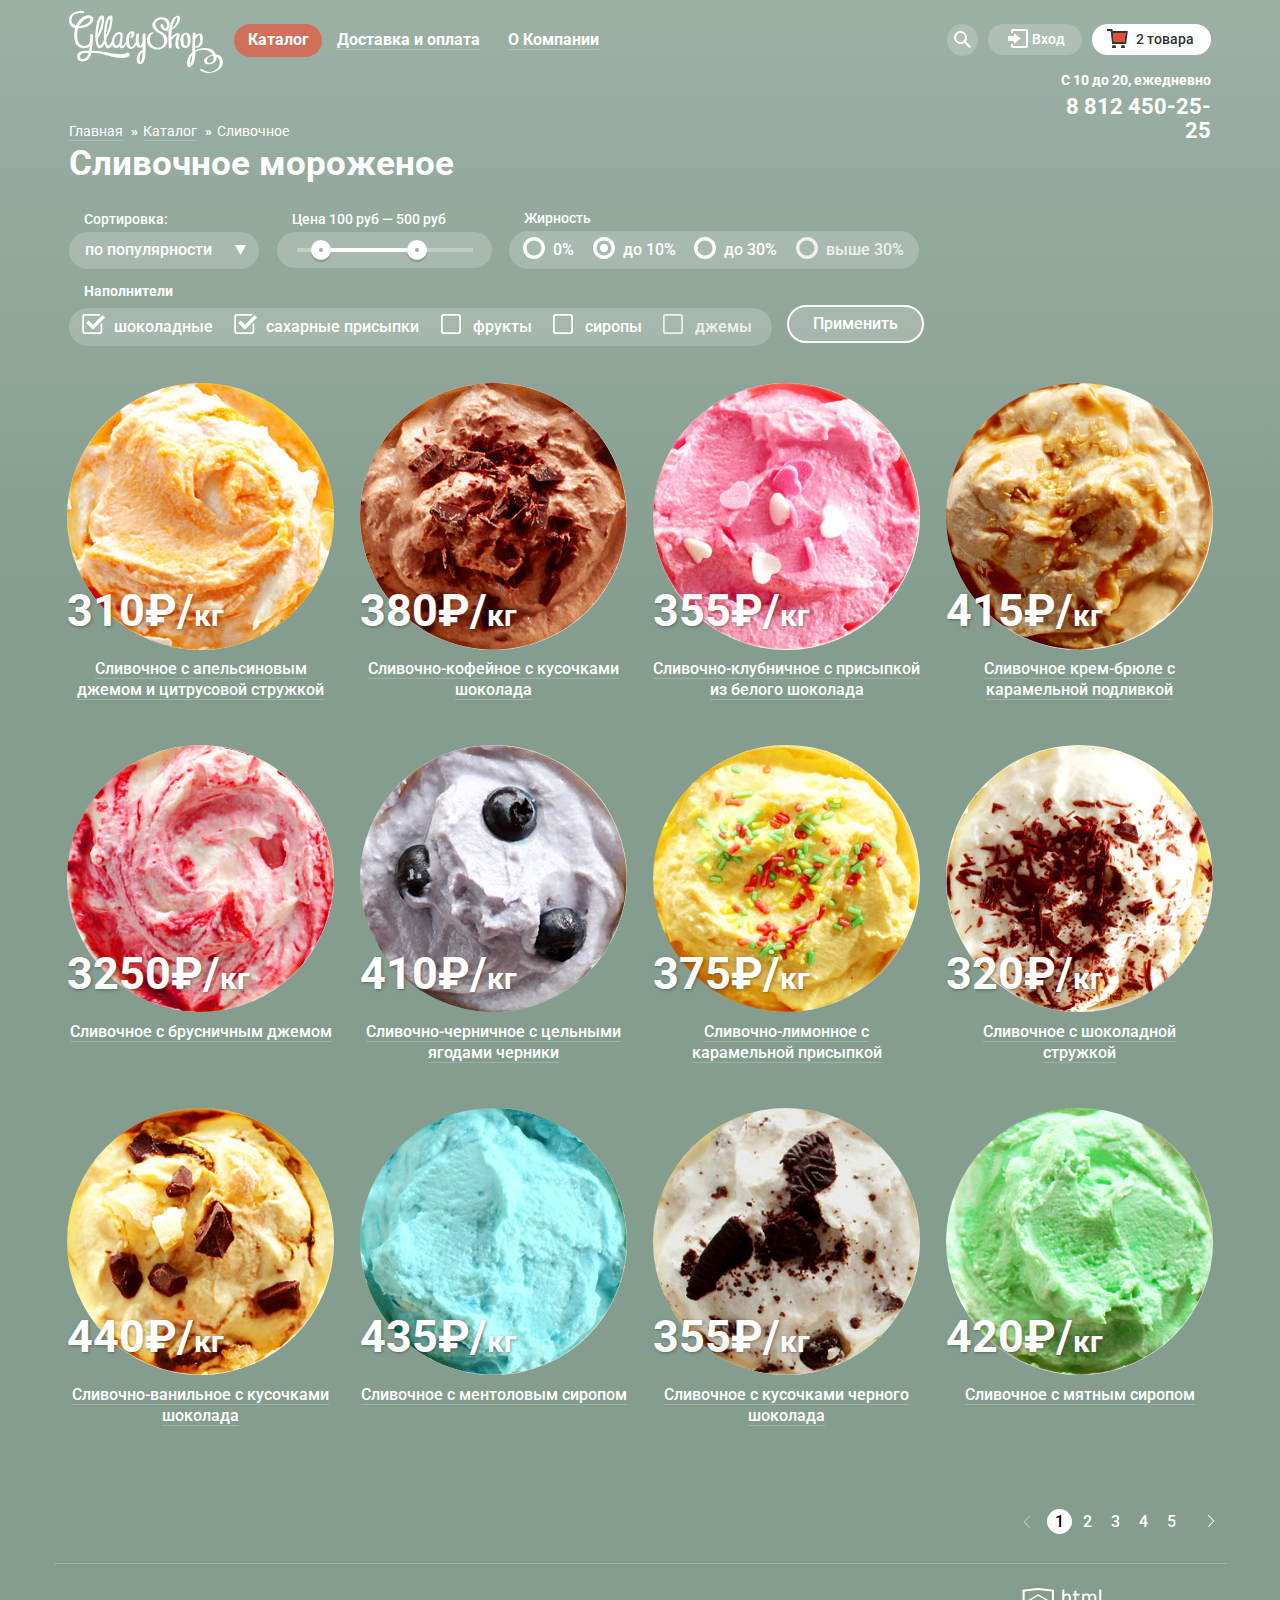
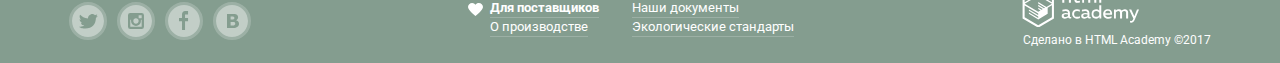
==== commit 62e6ac4f: "ПРавки по допуску к сдаче" ====
--- a/catalog.html
+++ b/catalog.html
@@ -6,7 +6,7 @@
   <title>HTML Academy: Глейси</title>
   <link href="https://fonts.googleapis.com/css?family=Roboto:400,500,700&amp;subset=cyrillic" rel="stylesheet">
   <link rel="stylesheet" href="css/normalize.css">
-  <link rel="stylesheet" href="css/stylemin.css">
+  <link rel="stylesheet" href="css/style.css">
 </head>
 
 <body class="bg_slider_back_one">
@@ -15,8 +15,8 @@
       <div class="wrapper_header wrap">
         <div class="unity_elemnts_hight">
           <a href="index.html" class="logo">
-        <img class="logo_img" src="img/logo.svg" alt="Логотип магазина Глейси" width="154" height="64">
-      </a>
+            <img class="logo_img" src="img/logo.svg" alt="Логотип магазина Глейси" width="154" height="64">
+          </a>
           <nav class="main_navigation">
             <ul class="main_navigation_items">
               <li class="sublist_visible active_nav elements_main_navigation_items ">
@@ -38,7 +38,7 @@
             <li>
               <div class="user_menu_search">
                 <a class="open_forms" href="#" aria-label="Открыть форму поиска">
-              <svg xmlns="http://www.w3.org/2000/svg" xmlns:xlink="http://www.w3.org/1999/xlink" width="17" height="17" viewBox="0 0 17 17"><path fill="#fff" d="M16.958 15.527L11.75 10.32A6.455 6.455 0 0 0 13 6.5 6.5 6.5 0 1 0 6.5 13a6.465 6.465 0 0 0 3.839-1.263l5.205 5.204 1.414-1.414zM6.5 11C4.019 11 2 8.981 2 6.5S4.019 2 6.5 2 11 4.019 11 6.5 8.981 11 6.5 11z"/></svg>
+                <svg xmlns="http://www.w3.org/2000/svg" xmlns:xlink="http://www.w3.org/1999/xlink" width="17" height="17" viewBox="0 0 17 17"><path fill="#fff" d="M16.958 15.527L11.75 10.32A6.455 6.455 0 0 0 13 6.5 6.5 6.5 0 1 0 6.5 13a6.465 6.465 0 0 0 3.839-1.263l5.205 5.204 1.414-1.414zM6.5 11C4.019 11 2 8.981 2 6.5S4.019 2 6.5 2 11 4.019 11 6.5 8.981 11 6.5 11z"/></svg>
             </a>
                 <div class="search">
                   <form action="https://echo.htmlacademy.ru" method="POST">
@@ -81,7 +81,7 @@
                 <table class="basket basket_link">
 
                   <tr class="product_basket">
-                    <td class="reset_order"><button type="button"></button></td>
+                    <td class="reset_order"><button type="button" aria-label="Удалить товар из вашей корзины"></button></td>
                     <td class="img_basket_items"><img src="img/index-shop-card1.jpg" alt="Изображение мороженого" width="33" height="33"></td>
                     <td class="discription_basket">
                       Пломбир с апельсиновым джемом
@@ -90,7 +90,7 @@
                     <td class="cost_basket_item">300 руб</td>
                   </tr>
                   <tr class="product_basket">
-                    <td class="reset_order"><button type="button"></button></td>
+                    <td class="reset_order"><button type="button" aria-label="удалить товар из вашей корзины"></button></td>
                     <td class="img_basket_items"><img src="img/index-shop-card2.jpg" alt="Изображение мороженого" width="33" height="33"></td>
                     <td class="discription_basket">
                       Клубничный пломбир с присыпкой из белого шоколада
@@ -367,7 +367,7 @@
       <div class="main_wrapper wrap switch_wrapps">
 
         <ul class="switch_page">
-          <li class="switch_manager back"><a class="link_nav_pages" href="#">
+          <li class="switch_manager back"><a class="link_nav_pages" href="#" aria-label="перелустнуть на прошлую страницу страницу">
             <svg xmlns="http://www.w3.org/2000/svg" width="8" height="12" viewBox="0 0 8 12"><path fill="#C1C6CE" d="M7.237 5.642L1.73.132c-.2-.197-.52-.197-.717 0s-.198.52 0 .717L6.163 6l-5.15 5.15c-.2.198-.2.52 0 .717.098.1.228.148.357.148.13 0 .26-.05.358-.148l5.51-5.51c.198-.197.198-.517 0-.715z"/></svg>
           </a></li>
           <li><a class="active_switch_page" href="#">1</a></li>
@@ -375,7 +375,7 @@
           <li><a class="style_active_switch" href="#">3</a></li>
           <li><a class="style_active_switch" href="#">4</a></li>
           <li><a class="style_active_switch" href="#">5</a></li>
-          <li class="switch_manager next "><a class="link_nav_pages on_switch" href="#">
+          <li class="switch_manager next "><a class="link_nav_pages on_switch" href="#" aria-label="перелустнуть на следующую страницу">
             <svg xmlns="http://www.w3.org/2000/svg" width="8" height="12" viewBox="0 0 8 12"><path fill="#C1C6CE" d="M7.237 5.642L1.73.132c-.2-.197-.52-.197-.717 0s-.198.52 0 .717L6.163 6l-5.15 5.15c-.2.198-.2.52 0 .717.098.1.228.148.357.148.13 0 .26-.05.358-.148l5.51-5.51c.198-.197.198-.517 0-.715z"/></svg>
           </a></li>
         </ul>
--- a/css/style.css
+++ b/css/style.css
@@ -0,0 +1,2214 @@
+body {
+  min-width: 1200px;
+  margin: 0;
+  padding: 0;
+  font-family: 'Roboto', 'Arial', sans-serif;
+  font-size: 14px;
+  line-height: 1.2;
+  font-weight: bold;
+  color: #ffffff;
+}
+
+.bg_slider_back_one {
+  background-color: #849d8f;
+}
+
+.bg_slider_back_two {
+  background-color: #8996a6;
+}
+
+.bg_slider_back_three {
+  background-color: #9d8b84;
+}
+
+.bg_ice_cream_one {
+  background: url('../img/ice-cream-bg1.png') no-repeat 50% 0;
+}
+
+.bg_ice_cream_two {
+  background: url('../img/ice-cream-bg2.png') no-repeat 50% 0;
+}
+
+.bg_ice_cream_three {
+  background: url('../img/ice-cream-bg3.png') no-repeat 50% 0;
+}
+
+.light_bg {
+  width: 100%;
+  background-image: -webkit-linear-gradient(top, rgba(255, 255, 255, 0.2), transparent);
+  background-image: -o-linear-gradient(top, rgba(255, 255, 255, 0.2), transparent);
+  background-image: linear-gradient(to bottom, rgba(255, 255, 255, 0.2), transparent);
+  background-repeat: no-repeat;
+  background-size: auto 628px;
+  background-position: 50% 0;
+}
+
+a {
+  text-decoration: none;
+}
+
+.overlay::before {
+  content: "";
+  display: block;
+  position: fixed;
+  top: 0;
+  left: 0;
+  width: 100%;
+  height: 100%;
+  background-color: rgba(0, 0, 0, 0.3);
+  z-index: 30;
+}
+
+.name_users input[type="text"]::-webkit-input-placeholder, .email_user input[type="email"]::-webkit-input-placeholder, .email_user_header input[type="email"]::-webkit-input-placeholder, .password_users_header input[type="password"]::-webkit-input-placeholder, .search input[type="search"]::-webkit-input-placeholder, .subscribe_forms input[type="email"]::-webkit-input-placeholder, .comment textarea::-webkit-input-placeholder {
+  font-size: 16px;
+  font-weight: normal;
+  color: #999999;
+  line-height: 24px;
+}
+
+.name_users input[type="text"]:-ms-input-placeholder, .email_user input[type="email"]:-ms-input-placeholder, .email_user_header input[type="email"]:-ms-input-placeholder, .password_users_header input[type="password"]:-ms-input-placeholder, .search input[type="search"]:-ms-input-placeholder, .subscribe_forms input[type="email"]:-ms-input-placeholder, .comment textarea:-ms-input-placeholder {
+  font-size: 16px;
+  font-weight: normal;
+  color: #999999;
+  line-height: 24px;
+}
+
+.name_users input[type="text"]::-ms-input-placeholder, .email_user input[type="email"]::-ms-input-placeholder, .email_user_header input[type="email"]::-ms-input-placeholder, .password_users_header input[type="password"]::-ms-input-placeholder, .search input[type="search"]::-ms-input-placeholder, .subscribe_forms input[type="email"]::-ms-input-placeholder, .comment textarea::-ms-input-placeholder {
+  font-size: 16px;
+  font-weight: normal;
+  color: #999999;
+  line-height: 24px;
+}
+
+.name_users input[type="text"]::placeholder, .email_user input[type="email"]::placeholder, .email_user_header input[type="email"]::placeholder, .password_users_header input[type="password"]::placeholder, .search input[type="search"]::placeholder, .subscribe_forms input[type="email"]::placeholder, .comment textarea::placeholder {
+  font-size: 16px;
+  font-weight: normal;
+  color: #999999;
+  line-height: 24px;
+}
+
+.visually-hidden {
+  position: absolute;
+  width: 1px;
+  height: 1px;
+  margin: -1px;
+  border: 0;
+  padding: 0;
+  clip: rect(0 0 0 0);
+  overflow: hidden;
+}
+
+.btn_and_link_style {
+  background-image: -webkit-gradient(linear, left bottom, left top, from(#e74a35), to(#f26843));
+  background-image: -webkit-linear-gradient(bottom, #e74a35, #f26843);
+  background-image: -o-linear-gradient(bottom, #e74a35, #f26843);
+  background-image: linear-gradient(to top, #e74a35, #f26843);
+  -webkit-box-shadow: 0px 2px 2px 0 rgba(172, 16, 0, 0.64);
+  box-shadow: 0px 2px 2px 0 rgba(172, 16, 0, 0.64);
+  text-shadow: 0px 2px 5px rgba(160, 32, 11, 0.76);
+}
+
+.btn_and_link_style:hover {
+  background: -webkit-gradient(linear, left top, left bottom, from(#f58669), to(#ec6f5e));
+  background: -webkit-linear-gradient(top, #f58669 0%, #ec6f5e 100%);
+  background: -o-linear-gradient(top, #f58669 0%, #ec6f5e 100%);
+  background: linear-gradient(to bottom, #f58669 0%, #ec6f5e 100%);
+  -webkit-box-shadow: 0 2px 2px rgba(172, 16, 0, 1);
+  box-shadow: 0 2px 2px rgba(172, 16, 0, 1);
+}
+
+.btn_and_link_style:active {
+  background: -webkit-gradient(linear, left top, left bottom, from(#d84732), to(#e1613e));
+  background: -webkit-linear-gradient(top, #d84732 0%, #e1613e 100%);
+  background: -o-linear-gradient(top, #d84732 0%, #e1613e 100%);
+  background: linear-gradient(to bottom, #d84732 0%, #e1613e 100%);
+  -webkit-box-shadow: inset 0 2px 2px rgba(172, 16, 0, 1);
+  box-shadow: inset 0 2px 2px rgba(172, 16, 0, 1);
+}
+
+.label_form_style {
+  font-size: 14px;
+  font-weight: 500;
+  color: #ffffff;
+  line-height: 16px;
+}
+
+.wrap {
+  width: 1142px;
+  margin: 0 auto;
+}
+
+/*Декор стили*/
+
+/*index.html begin*/
+
+.slider_btn {
+  width: 21px;
+  height: 21px;
+  background-color: rgba(0, 0, 0, 0);
+  border: 2px solid white;
+  border-radius: 50%;
+}
+
+.title_slider {
+  font-size: 60px;
+  line-height: 60px;
+  font-weight: bold;
+}
+
+.slider_link {
+  font-size: 32px;
+  font-weight: bold;
+  color: #ffffff;
+  line-height: 44px;
+}
+
+.slider_btn:hover {
+  background-color: rgba(248, 247, 244, 0.4);
+}
+
+.slider_btn:focus {
+  background-color: #ffffff;
+}
+
+.slider_btn_active_now {
+  background-color: #ffffff;
+}
+
+.main_navigation_items {
+  padding-left: 0;
+  list-style: none;
+}
+
+.main_navigation_items li {
+  margin-left: 1px;
+  font-size: 16px;
+  font-weight: bold;
+  line-height: 18px;
+  color: white;
+}
+
+.main_navigation_items a {
+  color: white;
+  border-bottom: 1px solid rgba(255, 255, 255, 0.2);
+}
+
+.main_navigation_items li:hover {
+  background-color: #ffffff;
+}
+
+.elements_main_navigation_items:hover a {
+  color: #333333;
+  border: none;
+}
+
+.main_navigation_items>li:active {
+  background-color: #ededed;
+  -webkit-box-shadow: inset 0px 2px 1px 0 #696969;
+  box-shadow: inset 0px 2px 1px 0 #696969;
+}
+
+.fall_nav_main_header {
+  background-color: #f8f7f4;
+  list-style: none;
+  -webkit-box-shadow: 0px 20px 20px 0 rgba(0, 0, 0, 0.4);
+  box-shadow: 0px 20px 20px 0 rgba(0, 0, 0, 0.4);
+}
+
+.fall_nav_main_header a {
+  font-size: 14px;
+  line-height: 14px;
+  color: #323232;
+  font-weight: 400;
+  text-decoration: none;
+}
+
+a.another {
+  font-weight: bold;
+}
+
+.fall_nav_main_header li:hover {
+  background-color: #fbded7;
+}
+
+.fall_nav_main_header li:active {
+  background-color: #f6b5a5;
+  -webkit-box-shadow: none;
+  box-shadow: none;
+}
+
+.user_menu {
+  list-style: none;
+}
+
+.user_menu_search a {
+  background-color: rgba(255, 255, 255, 0.2);
+}
+
+.search input[type="search"] {
+  -webkit-box-sizing: border-box;
+  box-sizing: border-box;
+  padding-left: 15px;
+  width: 310px;
+  height: 44px;
+  font-size: 16px;
+  font-weight: bold;
+  color: #323232;
+  line-height: 24px;
+  background-color: #ffffff;
+  border: solid 1px #d3d3d2;
+  border-radius: 5px;
+}
+
+.search button {
+  font-size: 18px;
+  font-weight: bold;
+  color: white;
+  line-height: 16px;
+  border-radius: 20px;
+  border: none;
+}
+
+.user_menu_signout>a {
+  font-size: 14px;
+  font-weight: 500;
+  color: #ffffff;
+}
+
+.user_menu button {
+  font-size: 18px;
+  font-weight: bold;
+  line-height: 1.33;
+  color: #fefefe;
+  border-radius: 20px;
+  border: none;
+}
+
+p.email_user_header input[type="email"] {
+  -webkit-box-sizing: border-box;
+  box-sizing: border-box;
+  padding-left: 15px;
+  width: 241px;
+  height: 44px;
+  font-size: 16px;
+  font-weight: bold;
+  color: #323232;
+  line-height: 24px;
+  background-color: #ffffff;
+  border: solid 1px #d3d3d2;
+  border-radius: 5px;
+}
+
+p.email_user_header {
+  margin-bottom: 20px;
+}
+
+p.password_users_header input[type="password"] {
+  -webkit-box-sizing: border-box;
+  box-sizing: border-box;
+  padding-left: 15px;
+  width: 241px;
+  height: 44px;
+  font-size: 16px;
+  font-weight: bold;
+  color: #323232;
+  line-height: 24px;
+  background-color: #ffffff;
+  border: solid 1px #d3d3d2;
+  border-radius: 5px;
+}
+
+p.password_users_header {
+  margin-bottom: 23px;
+}
+
+.help_form_elemnts a {
+  font-size: 13px;
+  font-weight: 400;
+  line-height: 24px;
+  color: #323232;
+}
+
+.help_form_elemnts a:hover {
+  color: #e84d37;
+}
+
+.help_form_elemnts a:active {
+  color: #e84d37;
+}
+
+.user_menu_my_shop a {
+  font-size: 14px;
+  font-weight: 500;
+  color: #ffffff;
+}
+
+.information_job_time {
+  font-size: 14px;
+  font-weight: bold;
+  line-height: 14px;
+}
+
+.information_job_number {
+  font-size: 22px;
+  font-weight: bold;
+  line-height: 24px;
+  text-align: right;
+  color: #ffffff;
+  text-decoration: none;
+}
+
+.slider {
+  width: 1065px;
+  margin: 0 auto;
+  margin-bottom: 40px;
+}
+
+.slider_one {
+  width: 100%;
+}
+
+.banners_event:first-child {
+  border-radius: 15px;
+  background-color:#ac052c ;
+  background-image: url('../img/raspberry.png');
+  background-size:100% 100%;
+}
+
+.banners_event:nth-child(2) {
+  border-radius: 15px;
+  background-color:#472513;
+  background-image: url('../img/chocolate.png');
+  background-size:100% 100%;
+}
+
+.title_banners {
+  font-size: 35px;
+  font-weight: bold;
+  line-height: 41px;
+  color: #ffffff;
+}
+
+.discriptions_event {
+  font-size: 18px;
+  font-weight: bold;
+  line-height: 21px;
+  color: #ffffff;
+}
+
+.banners_event a {
+  font-size: 18px;
+  font-weight: bold;
+  line-height: 24px;
+  color: #ffffff;
+  opacity: 0.99;
+  text-decoration: none;
+}
+
+.shop_cards {
+  list-style: none;
+  -webkit-box-sizing: border-box;
+  box-sizing: border-box;
+}
+
+li.shop_card_item {
+  width: 293px;
+  -webkit-box-sizing: border-box;
+  box-sizing: border-box;
+  padding: 0 13px 0 13px;
+}
+
+.shop_card_item>a {
+  font-size: 18px;
+  font-weight: bold;
+  line-height: 24px;
+  color: #fefefe;
+  text-decoration: none;
+}
+
+.visibli_part_shop_card img {
+  border-radius: 50%;
+}
+
+.cost {
+  font-size: 45px;
+  font-weight: bold;
+  line-height: 45px;
+  color: #ffffff;
+  text-shadow: 0.5px 0.9px 3px rgba(49, 50, 53, 0.5);
+}
+
+.cost span {
+  font-size: 30px;
+  line-height: 22px;
+}
+
+.discription_part_shop_card a {
+  position: relative;
+  z-index: 5;
+  font-size: 16px;
+  font-weight: 500;
+  line-height: 21px;
+  color: #ffffff;
+}
+
+.about {
+  background: #e6d8b7 url('../img/waffle.png');
+}
+
+.title_about {
+  font-size: 24px;
+  font-weight: 500;
+  line-height: 30px;
+  color: #323232;
+}
+
+.about_dicription {
+  list-style: none;
+}
+
+.about li {
+  font-size: 16px;
+  font-weight: 400;
+  line-height: 22px;
+  color: #323232;
+}
+
+.guids {
+  background: #ffffff url('../img/article.jpg') no-repeat;
+}
+
+.title_guids {
+  font-size: 16px;
+  font-weight: 500;
+  line-height: 22px;
+  color: #323232;
+}
+
+.title_article a {
+  font-size: 24px;
+  font-weight: bold;
+  line-height: 30px;
+  color: #323232;
+}
+
+.subscribe {
+  background-image: url('../img/outdoor_sub_bg.png');
+  background-repeat: no-repeat;
+  border-radius: 20px;
+}
+
+.sub_bg {
+  background-color: #f8f7f4;
+  border-radius: 20px;
+}
+
+.subscribe_discriptions {
+  font-size: 16px;
+  font-weight: 400;
+  line-height: 22px;
+  color: #5a5a5a;
+}
+
+.subscribe_forms input[type="email"] {
+  -webkit-box-sizing: border-box;
+  box-sizing: border-box;
+  width: 368px;
+  height: 40px;
+  padding-left: 15px;
+  font-size: 16px;
+  font-weight: bold;
+  color: #323232;
+  line-height: 24px;
+  border-radius: 5px;
+  background-color: #ffffff;
+  border: solid 1px rgba(178, 178, 178, 0.52);
+}
+
+.subscribe_forms button {
+  font-size: 18px;
+  font-weight: bold;
+  color: white;
+  border-radius: 20px;
+  border: none;
+}
+
+.feedback {
+  background-color: #ffffff;
+}
+
+.feedback h5 {
+  font-size: 14px;
+  font-weight: 400;
+  line-height: 20px;
+  color: #323232;
+}
+
+.place_feedback {
+  font-size: 18px;
+  font-weight: bold;
+  line-height: 24px;
+  color: #323232;
+}
+
+.discriptions_contacts {
+  font-size: 14px;
+  font-weight: 400;
+  line-height: 20px;
+  color: #323232;
+}
+
+.contacts_map a {
+  font-size: 18px;
+  font-weight: bold;
+  line-height: 24px;
+  color: #323232;
+  text-decoration: none;
+}
+
+.contacts_map span {
+  font-size: 14px;
+  font-weight: 400;
+  line-height: 22px;
+  color: #323232;
+}
+
+.feedback_link {
+  font-size: 18px;
+  font-weight: bold;
+  line-height: 24px;
+  color: #fefefe;
+}
+.discription_part_shop_card:hover a,
+.discription_part_shop_card:active a,
+.other_information_item:hover a,
+.other_information_item:active a {
+  cursor: pointer;
+  color:#e84d37;
+}
+
+.footer_wrapper {
+  display: -webkit-box;
+  display: -ms-flexbox;
+  display: flex;
+  -webkit-box-pack: justify;
+  -ms-flex-pack: justify;
+  justify-content: space-between;
+  -webkit-box-align: center;
+  -ms-flex-align: center;
+  align-items: center;
+}
+
+.other_information {
+  list-style: none;
+}
+
+.other_information a {
+  font-size: 13px;
+  font-weight: 400;
+  line-height: 18px;
+  color: #ffffff;
+}
+
+a.another_other {
+  font-weight: bold;
+}
+
+.creator_discriptions {
+  font-size: 12px;
+  font-weight: 400;
+  line-height: 18px;
+  color: #fefefe;
+}
+
+.creator_discriptions a {
+  font-size: 12px;
+  font-weight: 400;
+  line-height: 18px;
+  color: #fefefe;
+}
+
+.modal_task_feedback {
+  background-color: #ffffff;
+}
+
+.modal_task_feedback button {
+  font-size: 18px;
+  font-weight: bold;
+  color: white;
+  border-radius: 20px;
+  border: none;
+}
+
+.tittle_modal {
+  font-size: 24px;
+  font-weight: 500;
+  line-height: 28px;
+  color: #323232;
+}
+
+.name_users input[type="text"] {
+  box-sizing: border-box;
+  padding-bottom: 18px;
+  width: 267px;
+  height: 44px;
+  background-color: #ffffff;
+  border: solid 1px rgba(178, 178, 178, 0.52);
+  font-size: 16px;
+  font-weight: bold;
+  color: #323232;
+  line-height: 24px;
+  border-radius: 5px;
+}
+
+.email_user input[type="email"] {
+  box-sizing: border-box;
+  padding-bottom: 18px;
+  width: 267px;
+  height: 44px;
+  background-color: #ffffff;
+  border: solid 1px rgba(178, 178, 178, 0.52);
+  font-size: 16px;
+  font-weight: bold;
+  color: #323232;
+  line-height: 24px;
+  border-radius: 5px;
+}
+
+.comment textarea {
+  box-sizing: border-box;
+  padding-bottom: 5px;
+  width: 428px;
+  height: 155px;
+  font-size: 16px;
+  font-weight: bold;
+  color: #323232;
+  line-height: 24px;
+  background-color: #ffffff;
+  border: solid 1px rgba(178, 178, 178, 0.52);
+  border-radius: 5px;
+}
+
+/*index.html end*/
+
+/*catalog.html begin*/
+
+.basket {
+  font-size: 13px;
+  font-weight: normal;
+  line-height: 16px;
+  color: #323232;
+  background-color: #f8f7f4;
+  -webkit-box-shadow: 0px 20px 20px 0 rgba(0, 0, 0, 0.4);
+  box-shadow: 0px 20px 20px 0 rgba(0, 0, 0, 0.4);
+  border-radius: 5px;
+}
+
+.basket_all_cost {
+  font-size: 15px;
+  font-weight: bold;
+  line-height: 18px;
+}
+
+.decor_basket_cost {
+  color: #999999;
+}
+
+.final_basket {
+  font-size: 18px;
+  font-weight: bold;
+  line-height: 24px;
+  color: #fefefe;
+}
+
+.bread_crumb {
+  list-style: none;
+}
+
+.bread_crumb a {
+  font-size: 14px;
+  font-weight: 400;
+  color: #ffffff;
+  line-height: 16px;
+}
+
+.title_catalog {
+  font-size: 35px;
+  font-weight: bold;
+  line-height: 41px;
+  color: #ffffff;
+}
+
+.choose_sort {
+  width: 100%;
+  height: 37px;
+  padding: 0 13px 0 16px;
+  border: none;
+  font-size: 16px;
+  font-weight: 500;
+  line-height: 18px;
+  text-align: left;
+  background-color: rgba(255, 255, 255, 0.2);
+  color: #ffffff;
+  border-radius: 20px;
+}
+
+.choose_sort option {
+  font-size: 14px;
+  line-height: 16px;
+  color: #323232;
+}
+
+.bg_range {
+  -webkit-box-sizing: border-box;
+  box-sizing: border-box;
+  width: 100%;
+  padding-bottom: 16px;
+  padding-top: 16px;
+  background-color: rgba(255, 255, 255, 0.2);
+  border-radius: 20px;
+}
+
+.range-controls {
+  position: relative;
+  margin: 0 auto;
+  margin-left: 20px;
+}
+
+.range-controls .scale {
+  -webkit-box-sizing: border-box;
+  box-sizing: border-box;
+  width: 176px;
+  height: 4px;
+  background: rgba(255, 255, 255, 0.3);
+}
+
+.range-controls .bar {
+  width: 60%;
+  margin-left: 25px;
+  height: 4px;
+  background: #ffffff;
+}
+
+.range-toggle {
+  position: absolute;
+  top: -8px;
+  width: 4px;
+  height: 4px;
+  background: #ababab;
+  border: 8px solid #ffffff;
+  border-radius: 50%;
+  -webkit-box-shadow: 0 2px 1px 0 rgba(0, 1, 1, 0.2);
+  box-shadow: 0 2px 1px 0 rgba(0, 1, 1, 0.2);
+  cursor: pointer;
+}
+div.range-toggle:hover,
+div.range-toggle:active {
+  transform: scale(1.1,1.1);
+}
+
+.range-toggle-min {
+  left: 14px;
+}
+
+.range-toggle-max {
+  left: 110px;
+}
+
+.disc_fatness {
+  font-size: 14px;
+  font-weight: 500;
+  line-height: 16px;
+}
+
+.bg_fatness {
+  background-color: rgba(255, 255, 255, 0.2);
+}
+
+.bg_fillers {
+  background-color: rgba(255, 255, 255, 0.2);
+}
+
+.bg_fillers .label_form_style, .bg_fatness .label_form_style {
+  font-size: 16px;
+  line-height: 18px;
+}
+
+.filter_shop {
+  margin-bottom: 32px;
+}
+
+.filter_shop button {
+  position: relative;
+  top: 10px;
+  left: 5px;
+  padding: 8px 24px 8px 24px;
+  font-size: 16px;
+  font-weight: 500;
+  line-height: 18px;
+  color: #ffffff;
+  background-color: rgba(255, 255, 255, 0.2);
+  border: solid 2px #ffffff;
+  border-radius: 20px;
+}
+
+.filter_shop button:hover {
+  color: #323232;
+  background-color: #ffffff;
+}
+
+.filter_shop button:active {
+  background-color: #ededed;
+  -webkit-box-shadow: inset 0px 2px 1px 0 #696969;
+  box-shadow: inset 0px 2px 1px 0 #696969;
+  color: #323232;
+}
+
+.switch_page {
+  list-style: none;
+}
+
+.switch_page a {
+  display: block;
+  padding: 4px 8px 3px 8px;
+  font-size: 16px;
+  font-weight: 500;
+  line-height: 18px;
+  color: #ffffff;
+}
+
+.switch_page a.style_active_switch:hover {
+  background-color: rgba(255, 255, 255, 0.2);
+  cursor: pointer;
+  border-radius: 50%;
+}
+.switch_page a.style_active_switch:active {
+  background-color: #ffffff;
+  color: black;
+}
+a.active_switch_page {
+  background-color: #ffffff;
+  color: black;
+  border-radius: 50%;
+}
+
+/*Сеточные стили*/
+
+.slider {
+  position: relative;
+  padding-top: 275px;
+}
+
+.slider_interactive {
+  position: absolute;
+  bottom: 20px;
+  left: -40px;
+}
+
+.slider_btn_two, .slider_btn_three {
+  margin-left: 3px;
+}
+
+.title_slider {
+  text-align: center;
+  width: 690px;
+  margin: 0 auto;
+  margin-bottom: 26px;
+}
+
+.slider_link {
+  display: block;
+  margin: 0 auto;
+  width: 200px;
+  border-radius: 50px;
+  padding: 11px 36px 11px 36px;
+}
+
+.main_header {
+  padding-top: 10px;
+}
+
+.wrapper_header {
+  display: -webkit-box;
+  display: -ms-flexbox;
+  display: flex;
+  -webkit-box-orient: vertical;
+  -webkit-box-direction: normal;
+  -ms-flex-direction: column;
+  flex-direction: column;
+}
+
+.information_job_wrapper {
+  display: -webkit-box;
+  display: -ms-flexbox;
+  display: flex;
+  -webkit-box-pack: end;
+  -ms-flex-pack: end;
+  justify-content: flex-end;
+}
+
+.information_job {
+  margin-top: -5px;
+}
+
+.information_job span, .information_job a {
+  display: block;
+  width: 169px;
+}
+
+.information_job span {
+  text-align: right;
+  margin-bottom: 8px;
+}
+
+.user_menu {
+  display: -webkit-box;
+  display: -ms-flexbox;
+  display: flex;
+  margin-left: auto;
+  padding-left: 0;
+  margin-bottom: 0;
+  padding-bottom: 14px;
+}
+
+.banners {
+  display: -webkit-box;
+  display: -ms-flexbox;
+  display: flex;
+  -ms-flex-wrap: wrap;
+  flex-wrap: wrap;
+  -webkit-box-pack: justify;
+  -ms-flex-pack: justify;
+  justify-content: space-between;
+  margin-bottom: 39px;
+}
+
+.banners_event {
+  width: 560px;
+  -webkit-box-sizing: border-box;
+  box-sizing: border-box;
+  padding: 18px 0px 22px 20px;
+  display: -webkit-box;
+  display: -ms-flexbox;
+  display: flex;
+  -webkit-box-orient: vertical;
+  -webkit-box-direction: normal;
+  -ms-flex-direction: column;
+  flex-direction: column;
+  background-repeat: no-repeat;
+}
+
+.banners_event .title_banners {
+  margin: 0;
+}
+
+.banners_event a {
+  display: inline-block;
+  vertical-align: top;
+  padding: 10px 20px 10px 21px;
+  border-radius: 50px;
+  margin: 25px 26px 0px 0;
+  -ms-flex-item-align: end;
+  align-self: flex-end;
+}
+
+.best_items_shop {
+  width: 100%;
+  margin-bottom: 41px;
+}
+
+.best_items_shop ul {
+  width: 1172px;
+  position: relative;
+  padding: 0;
+  margin: 0 auto;
+  display: -webkit-box;
+  display: -ms-flexbox;
+  display: flex;
+  -ms-flex-wrap: wrap;
+  flex-wrap: wrap;
+  -webkit-box-pack: justify;
+  -ms-flex-pack: justify;
+  justify-content: flex-start;
+}
+
+li.shop_card_item {
+  position: relative;
+  z-index: 1;
+}
+
+li.shop_card_item::before {
+  content: "";
+  position: absolute;
+  display: none;
+  width: 100%;
+  height: calc(100% + 83px);
+  left: 0;
+}
+
+li.shop_card_item:hover {
+  z-index: 2;
+}
+
+li.shop_card_item:hover::before {
+  display: block;
+  background-color: rgba(255, 255, 255, 0.2);
+  -webkit-box-shadow: 0px 20px 20px 0 rgba(0, 0, 0, 0.4);
+  box-shadow: 0px 20px 20px 0 rgba(0, 0, 0, 0.4);
+  border-radius: 5px;
+}
+
+.visibli_part_shop_card {
+  position: relative;
+  padding-top: 5px;
+}
+
+.mark_best {
+  position: absolute;
+}
+
+.cost {
+  position: absolute;
+  bottom: 20px;
+  left: 0;
+}
+
+.discription_part_shop_card {
+  text-align: center;
+  margin: 0;
+  margin-top: 5px;
+}
+
+.discription_part_shop_card a {
+  border-bottom: 1px solid rgba(255, 255, 255, 0.2);
+}
+
+.shop_card_item>a {
+  display: none;
+  position: absolute;
+  left: 50px;
+  bottom: -60px;
+  padding: 7px 11px 7px 11px;
+  border-radius: 50px;
+}
+
+.shop_card_item:hover>a {
+  display: block;
+}
+
+.about {
+  width: 100%;
+  margin-bottom: 40px;
+  -webkit-box-sizing: border-box;
+  box-sizing: border-box;
+  padding-top: 10px;
+  padding-bottom: 20px;
+  border-radius: 15px;
+}
+
+.title_about {
+  padding-left: 21px;
+}
+
+.about_dicription {
+  padding: 0;
+  margin: 20px 0 0 0;
+  padding-left: 75px;
+  padding-right: 25px;
+  display: -webkit-box;
+  display: -ms-flexbox;
+  display: flex;
+  -ms-flex-wrap: wrap;
+  flex-wrap: wrap;
+  -webkit-box-pack: justify;
+  -ms-flex-pack: justify;
+  justify-content: space-between;
+}
+
+.about_dicription li {
+  padding: 0;
+  position: relative;
+  width: 476px;
+}
+
+.about_dicription li:nth-child(3), .about_dicription li:last-child {
+  margin-top: 25px;
+}
+
+.about_dicription li::before {
+  position: absolute;
+  content: "";
+  width: 49px;
+  height: 49px;
+  top: -12px;
+  left: -55px;
+}
+
+.about_dicription_ice::before {
+  background-image: url('../img/ice-cream-icon.svg');
+}
+
+.about_dicription_cow::before {
+  background-image: url('../img/cow-icon.svg');
+}
+
+.about_dicription_sheet::before {
+  background-image: url('../img/sheet-icon.svg');
+}
+
+.about_dicription_degree::before {
+  background-image: url('../img/degree-icon.svg');
+}
+
+.aricle_and_sub_wrapper {
+  width: 100%;
+  display: -webkit-box;
+  display: -ms-flexbox;
+  display: flex;
+  -webkit-box-pack: justify;
+  -ms-flex-pack: justify;
+  justify-content: space-between;
+  margin-bottom: 40px;
+}
+
+.aricle_and_sub_wrapper .guids, .aricle_and_sub_wrapper .subscribe {
+  width: 560px;
+}
+
+.guids {
+  border-radius: 15px;
+  -webkit-box-sizing: border-box;
+  box-sizing: border-box;
+  padding: 12px 0 80px 18px;
+}
+
+.title_guids {
+  margin: 0;
+  margin-top: 15px;
+}
+
+.title_article {
+  margin: 0;
+  width: 280px;
+}
+
+.title_article a {
+  text-decoration: underline;
+}
+
+.subscribe {
+  -webkit-box-sizing: border-box;
+  box-sizing: border-box;
+}
+
+.sub_bg {
+  -webkit-box-sizing: border-box;
+  box-sizing: border-box;
+  margin: 5px 5px 5px 5px;
+  padding-bottom: 20px;
+}
+
+.subscribe_discriptions {
+  padding: 33px 21px 0 21px;
+  margin: 0;
+  margin-bottom: 22px;
+}
+
+.subscribe_forms {
+  padding: 0 21px 0 21px;
+}
+
+.subscribe_forms form {
+  display: -webkit-box;
+  display: -ms-flexbox;
+  display: flex;
+}
+
+.btn_sub {
+  margin-left: 15px;
+  padding: 9px 17px 10px 17px;
+}
+
+.map_and_feedback {}
+
+.map_wrapper {
+  position: relative;
+  height: 430px;
+}
+
+.map_wrapper img {
+  position: absolute;
+  display: block;
+  left: 50%;
+  top: 600px;
+  width: 1200px;
+  margin: -600px;
+  z-index: 1;
+}
+
+div.map_wrapper iframe {
+  width: 100%;
+  margin: 0 auto;
+  position: relative;
+  z-index: 2;
+  border: none;
+}
+
+.feedback_wrapper {
+  width: 1160px;
+  position: relative;
+  margin: 0 auto;
+}
+
+.feedback {
+  width: 302px;
+  -webkit-box-sizing: border-box;
+  box-sizing: border-box;
+  padding-top: 30px;
+  padding-left: 27px;
+  padding-bottom: 40px;
+  position: absolute;
+  top: -365px;
+  right: 10px;
+  border-radius: 10px;
+  z-index: 4;
+}
+
+.discriptions_feedback {
+  margin: 0;
+  padding-right: 127px;
+}
+
+.place_feedback {
+  margin: 0;
+  padding-right: 42px;
+}
+
+.discriptions_contacts {
+  margin: 0;
+  margin-top: 20px;
+}
+
+.contacts_map {
+  margin: 0;
+  margin-bottom: 35px;
+}
+
+.contacts_map a {
+  display: block;
+  text-align: left;
+}
+
+.feedback_link {
+  padding: 9px 27px 9px 29px;
+  border-radius: 20px;
+}
+
+.fall_nav_main_header, .search, .signout, .basket {
+  display: none;
+}
+
+.unity_elemnts_hight {
+  display: -webkit-box;
+  display: -ms-flexbox;
+  display: flex;
+}
+
+.main_navigation {
+  margin-left: 10px;
+}
+
+.main_navigation_items {
+  display: -webkit-box;
+  display: -ms-flexbox;
+  display: flex;
+  -ms-flex-wrap: wrap;
+  flex-wrap: wrap;
+}
+
+.main_navigation_items a {
+  display: block;
+}
+
+.main_navigation_items>li {
+  display: block;
+  padding: 7px 13px 7px 14px;
+  border-radius: 20px;
+}
+
+.user_menu li:not(:last-child) {
+  margin-right: 10px;
+}
+
+.user_menu_search>a {
+  display: block;
+  padding: 7px 7px 4px 7px;
+  background-color: rgba(255, 255, 255, 0.2);
+  border-radius: 20px;
+}
+
+.open_forms:hover {
+  background-color: #ffffff;
+}
+
+.open_forms:hover path {
+  fill: #323232;
+}
+
+.user_menu_signout>a {
+  display: block;
+  position: relative;
+  padding: 7px 17px 7px 44px;
+  background-color: rgba(255, 255, 255, 0.2);
+  border-radius: 20px;
+}
+
+.user_menu_signout>a:hover {
+  background-color: #ffffff;
+  color: #323232;
+}
+
+.open_sign svg {
+  position: absolute;
+  left: 20px;
+  top: 5px;
+}
+
+.open_sign:hover path {
+  fill: #323232;
+}
+
+.user_menu_my_shop {
+  position: relative;
+}
+
+.user_menu_my_shop>a {
+  display: block;
+  position: relative;
+  padding: 7px 17px 7px 44px;
+  background-color: rgba(255, 255, 255, 0.2);
+  border-radius: 20px;
+}
+
+.user_menu_my_shop a::before {
+  content: "";
+  position: absolute;
+  width: 21px;
+  height: 19px;
+  left: 15px;
+  top: 5px;
+}
+
+a.basket_activity {
+  background-color: #ffffff;
+  color: #323232;
+}
+
+.basket_no_active::before {
+  background-image: url('../img/basket.svg');
+}
+
+.basket_activity::before {
+  background-image: url('../img/basket-active.svg');
+}
+
+.main_navigation_items li:first-child {
+  position: relative;
+}
+
+.fall_nav_main_header {
+  position: absolute;
+  padding-top: 6px;
+  padding: 0;
+  top: 37px;
+  right: -44px;
+  border-radius: 5px;
+}
+
+.fall_elements>a {
+  display: block;
+  width: 105px;
+  padding: 9px 17px 9px 16px;
+  border-radius: 0;
+}
+
+.fall_elements>a.another {
+  border-bottom: 1px solid #d1d0ce;
+  padding-top: 10px;
+  padding-bottom: 12px;
+}
+
+.fall_elements_active>a {
+  background-color: #d07058;
+}
+
+.sublist_visible:hover .fall_nav_main_header {
+  display: block;
+}
+
+.user_menu_search {
+  position: relative;
+}
+
+.search {
+  -webkit-box-sizing: border-box;
+  box-sizing: border-box;
+  position: absolute;
+  z-index: 1;
+  padding: 20px 15px 20px 16px;
+  right: -4px;
+  top: 35px;
+  background-color: #ffffff;
+  border-radius: 5px;
+}
+
+.user_menu_search:hover .search {
+  display: block;
+}
+
+.user_menu_signout {
+  position: relative;
+}
+
+.signout {
+  width: 275px;
+  box-sizing: border-box;
+  position: absolute;
+  z-index: 1;
+  right: -4px;
+  top: 35px;
+  background-color: #ffffff;
+  display: none;
+  padding: 4px 14px 20px 20px;
+  -ms-flex-wrap: wrap;
+  flex-wrap: wrap;
+  border-radius: 5px;
+}
+
+.user_menu_signout:hover .signout {
+  display: -webkit-box;
+  display: -ms-flexbox;
+  display: flex;
+}
+
+.signout_wrapper {
+  position: relative;
+}
+
+.btn_signout_form {
+  display: inline-block;
+  padding: 10px 26px 10px 22px;
+}
+
+.help_form_elemnts {
+  position: absolute;
+  right: 4px;
+  bottom: -15px;
+}
+
+.help_form_elemnts a {
+  display: block;
+}
+
+.footer_wrapper {
+  padding-top: 10px;
+}
+
+.social {
+  display: -webkit-box;
+  display: -ms-flexbox;
+  display: flex;
+  margin: 0;
+  margin-top: 5px;
+}
+
+.social a {
+  display: block;
+  -webkit-box-sizing: border-box;
+  box-sizing: border-box;
+  width: 38px;
+  height: 38px;
+  border: 3px solid rgba(255, 255, 255, 0.2);
+  border-radius: 50%;
+}
+
+.social a:not(:first-child) {
+  margin-left: 10px;
+}
+
+.social_link path {
+  fill: rgba(255, 255, 255, 0.5);
+}
+
+.social_link:hover path {
+  fill: #ffffff;
+}
+.social_link:active path {
+  fill: rgba(255, 255, 255, 0.5);
+}
+
+.other_information {
+  width: 304px;
+  display: -webkit-box;
+  display: -ms-flexbox;
+  display: flex;
+  -webkit-box-orient: horizontal;
+  -webkit-box-direction: normal;
+  -ms-flex-direction: row;
+  flex-direction: row;
+  -webkit-box-pack: justify;
+  -ms-flex-pack: justify;
+  justify-content: space-between;
+  -ms-flex-wrap: wrap;
+  flex-wrap: wrap;
+  margin-left: 10px;
+  padding: 0;
+}
+
+.other_information li:nth-child(2) {
+  position: relative;
+  left: -55px;
+}
+
+.other_information_item a {
+  display: block;
+  border-bottom: 1px solid rgba(255, 255, 255, 0.2);
+}
+
+.another_other {
+  position: relative;
+}
+
+.another_other::before {
+  content: "";
+  position: absolute;
+  width: 15px;
+  height: 13px;
+  left: -22px;
+  top: 4px;
+  background-image: url('../img/heart.svg');
+}
+
+.creator {
+  display: -webkit-box;
+  display: -ms-flexbox;
+  display: flex;
+  -webkit-box-orient: vertical;
+  -webkit-box-direction: normal;
+  -ms-flex-direction: column;
+  flex-direction: column;
+  -ms-flex-line-pack: start;
+  align-content: flex-start;
+}
+
+.logo_html_academy img {
+  position: relative;
+  left: -10px;
+}
+
+.modal_task_feedback {
+  display: none;
+  position: fixed;
+  z-index: 40;
+  -webkit-box-sizing: border-box;
+  box-sizing: border-box;
+  width: 478px;
+  left: 50%;
+  top: 337px;
+  margin-left: -219px;
+  padding-left: 24px;
+  padding-bottom: 27px;
+  border-radius: 10px;
+}
+
+@-webkit-keyframes modal_anim {
+  0% {
+    -webkit-transform: translateY(-2000px);
+    transform: translateY(-2000px);
+  }
+  40% {
+    -webkit-transform: translateY(100px);
+    transform: translateY(100px);
+    -webkit-transform: rotate(180deg);
+    transform: rotate(180deg);
+  }
+  70% {
+    -webkit-transform: translateY(-100px);
+    transform: translateY(-100px);
+    -webkit-transform: rotate(0deg);
+    transform: rotate(0deg);
+  }
+  100% {
+    -webkit-transform: translateY(0);
+    transform: translateY(0);
+  }
+}
+
+@keyframes modal_anim {
+  0% {
+    -webkit-transform: translateY(-2000px);
+    transform: translateY(-2000px);
+  }
+  40% {
+    -webkit-transform: translateY(100px);
+    transform: translateY(100px);
+    -webkit-transform: rotate(180deg);
+    transform: rotate(180deg);
+  }
+  70% {
+    -webkit-transform: translateY(-100px);
+    transform: translateY(-100px);
+    -webkit-transform: rotate(0deg);
+    transform: rotate(0deg);
+  }
+  100% {
+    -webkit-transform: translateY(0);
+    transform: translateY(0);
+  }
+}
+
+.modal_task_feedback_show {
+  display: block;
+  -webkit-animation-name: modal_anim;
+  animation-name: modal_anim;
+  -webkit-animation-duration: 1.5s;
+  animation-duration: 1.5s;
+}
+
+@-webkit-keyframes modal_error_visual {
+  0%, 100% {
+    -webkit-transform: translateX(0);
+    transform: translateX(0);
+  }
+  10%, 30%, 50%, 70%, 90% {
+    -webkit-transform: translateX(-10px);
+    transform: translateX(-10px);
+  }
+  20%, 40%, 50%, 80% {
+    -webkit-transform: translateX(10px);
+    transform: translateX(10px);
+  }
+}
+
+@keyframes modal_error_visual {
+  0%, 100% {
+    -webkit-transform: translateX(0);
+    transform: translateX(0);
+  }
+  10%, 30%, 50%, 70%, 90% {
+    -webkit-transform: translateX(-10px);
+    transform: translateX(-10px);
+  }
+  20%, 40%, 50%, 80% {
+    -webkit-transform: translateX(10px);
+    transform: translateX(10px);
+  }
+}
+
+.modal_error {
+  -webkit-animation-name: modal_error_visual;
+  animation-name: modal_error_visual;
+  -webkit-animation-duration: 0.6s;
+  animation-duration: 0.6s;
+}
+
+.modal_task_feedback .modal_close {
+  position: absolute;
+  width: 10px;
+  height: 10px;
+  right: 25px;
+  top: 25px;
+  background-color: #ffffff;
+}
+
+.modal_task_feedback .modal_close::after, .modal_task_feedback .modal_close::before {
+  content: "";
+  width: 20px;
+  height: 2px;
+  left: 0px;
+  top: -1px;
+  position: absolute;
+  background-color: #323232;
+}
+
+.modal_task_feedback .modal_close::after {
+  -webkit-transform: rotate(45deg);
+  -ms-transform: rotate(45deg);
+  transform: rotate(45deg);
+}
+
+.modal_task_feedback .modal_close::before {
+  -webkit-transform: rotate(-45deg);
+  -ms-transform: rotate(-45deg);
+  transform: rotate(-45deg);
+}
+
+.modal_task_feedback h5 {
+  margin: 0;
+  margin-top: 20px;
+  margin-bottom: 16px;
+}
+
+.modal_task_feedback p {
+  margin: 0;
+  margin-bottom: 19px;
+}
+
+.modal_task_feedback p.comment {
+  margin-bottom: 25px;
+}
+
+.button_modal_done {
+  margin-left: 290px;
+  padding: 10px 24px 10px 24px;
+}
+
+.modal_task_feedback input, .modal_task_feedback textarea {
+  -webkit-box-sizing: border-box;
+  box-sizing: border-box;
+  padding: 16px 0 12px 14px;
+}
+
+li.active_nav {
+  background-color: #d07058;
+  color: #ffffff;
+}
+
+li.active_nav a {
+  border: none;
+}
+
+div.not_spide_landing {
+  -webkit-box-pack: justify;
+  -ms-flex-pack: justify;
+  justify-content: space-between;
+}
+
+ul.bread_crumb {
+  width: 800px;
+  display: -webkit-box;
+  display: -ms-flexbox;
+  display: flex;
+  flex-wrap: wrap;
+  -ms-flex-item-align: end;
+  align-self: flex-end;
+  margin-bottom: 2px;
+  padding: 0;
+  margin-top: -20px;
+}
+
+.bread_crumb_item {
+  position: relative;
+  z-index: 1;
+}
+
+.fall_nav_main_header {
+  z-index: 2;
+}
+
+.bread_crumb_item:not(:first-child) {
+  margin-left: 20px;
+}
+
+.decor_crumb::before {
+  content: "»";
+  position: absolute;
+  right: -15px;
+}
+
+.bread_crumb_item:not(:last-child) {
+  border-bottom: 1px solid rgba(255, 255, 255, 0.2);
+}
+
+.bread_crumb_item:not(:last-child) {
+  border-bottom: 1px solid rgba(255, 255, 255, 0.2);
+}
+
+.title_catalog {
+  margin: 0;
+  margin-bottom: 13px;
+}
+
+.wrap_filter {
+  display: -webkit-box;
+  display: -ms-flexbox;
+  display: flex;
+  width: 850px;
+  -webkit-box-align: center;
+  -ms-flex-align: center;
+  align-items: center;
+  -ms-flex-wrap: wrap;
+  flex-wrap: wrap;
+  -webkit-box-pack: justify;
+  -ms-flex-pack: justify;
+  justify-content: space-between;
+}
+
+.popularity {
+  position: relative;
+  width: 190px;
+}
+
+.choose_sort {
+  position: relative;
+  -webkit-appearance: none;
+  -moz-appearance: none;
+  appearance: none;
+  background-image: url('../img/select-arrow.svg');
+  background-repeat: no-repeat;
+  background-position: 93% 48%;
+}
+
+.choose_sort:focus {
+  background-color: #ffffff;
+  color: #323232;
+  background-image: url('../img/icon-down-dir.svg');
+  background-repeat: no-repeat;
+  background-position: 93% 48%;
+}
+.choose_sort:hover {
+  color:#323232;
+  background-image: url('../img/icon-down-dir.svg');
+  background-repeat: no-repeat;
+  background-position: 93% 48%;
+}
+.cost_ice_cream {
+  width: 215px;
+}
+
+.fatness {
+  width: 410px;
+}
+
+.disc_fillers, .disc_fatness {
+  margin: 0;
+}
+
+label.cost_move, label.sort_move, p.disc_fillers, p.disc_fatness {
+  display: block;
+  padding-bottom: 5px;
+  -webkit-box-sizing: border-box;
+  box-sizing: border-box;
+  padding-left: 15px;
+}
+
+p.disc_fillers {
+  padding-bottom: 8px;
+}
+
+.fillers {
+  width: 703px;
+}
+
+.character_row>p {
+  margin: 10px 0 10px 0;
+}
+
+.character_row {
+  display: -webkit-box;
+  display: -ms-flexbox;
+  display: flex;
+  flex-wrap: wrap;
+  -webkit-box-pack: justify;
+  -ms-flex-pack: justify;
+  justify-content: space-between;
+  -webkit-box-sizing: border-box;
+  box-sizing: border-box;
+  padding-left: 14px;
+  padding-right: 15px;
+  border-radius: 20px;
+}
+
+.bg_fillers {
+  padding-left: 13px;
+  padding-right: 15px;
+}
+
+.label_radio {
+  position: relative;
+  padding-left: 30px;
+  cursor: pointer;
+}
+
+input[type="radio"]+.radio_indicator {
+  position: absolute;
+  top: -3px;
+  left: 0;
+  width: 22px;
+  height: 22px;
+  background: url('../img/radio-off.svg') no-repeat;
+}
+
+input[type="radio"]:checked+.radio_indicator {
+  background: url('../img/radio-on.svg') no-repeat;
+}
+
+input[type="radio"]:disabled+.radio_indicator, input[type="radio"]:disabled~.disabled_label_form {
+  opacity: 0.8;
+}
+input[type="radio"]:focus+.radio_indicator {
+  outline: 1px solid aqua;
+}
+
+.bg_fatness>p:hover {
+  opacity: 0.8;
+}
+
+.label_check {
+  position: relative;
+  padding-left: 32px;
+  padding-right: 5px;
+  cursor: pointer;
+}
+
+input[type="checkbox"]+.checkbox_indicator {
+  position: absolute;
+  top: -3px;
+  left: 0;
+  width: 24px;
+  height: 20px;
+  background: url('../img/checkbox-off.svg') no-repeat;
+}
+
+input[type="checkbox"]:checked+.checkbox_indicator {
+  background: url('../img/checkbox-on.svg') no-repeat;
+}
+
+input[type="checkbox"]:disabled+.checkbox_indicator, input[type="checkbox"]:disabled~.disabled_label_form {
+  opacity: 0.8;
+}
+input[type="checkbox"]:focus+.checkbox_indicator {
+  outline: 1px solid aqua;
+}
+
+.bg_fillers>p:hover {
+  opacity: 0.8;
+}
+
+.cards_catalog {
+  padding: 0;
+  margin: 0;
+  display: -webkit-box;
+  display: -ms-flexbox;
+  display: flex;
+  width: 1172px;
+  margin: 0 auto;
+  -ms-flex-wrap: wrap;
+  flex-wrap: wrap;
+  -webkit-box-pack: start;
+  -ms-flex-pack: start;
+  justify-content: flex-start;
+  list-style: none;
+  padding: 0;
+}
+
+.place_bottom_cards {
+  margin-bottom: 40px;
+}
+
+.switch_wrapps {
+  -webkit-box-sizing: border-box;
+  box-sizing: border-box;
+  position: relative;
+  display: -webkit-box;
+  display: -ms-flexbox;
+  display: flex;
+  -webkit-box-pack: end;
+  -ms-flex-pack: end;
+  justify-content: flex-end;
+  margin-bottom: 15px;
+  padding-top: 3px;
+}
+
+.switch_page {
+  position: relative;
+  width: 150px;
+  display: -webkit-box;
+  display: -ms-flexbox;
+  display: flex;
+  -webkit-box-pack: end;
+  -ms-flex-pack: end;
+  justify-content: flex-end;
+  -ms-flex-wrap: wrap;
+  flex-wrap: wrap;
+  margin-top: 40px;
+  padding-right: 24px;
+}
+
+.switch_page li {
+  margin-right: 3px;
+}
+
+.switch_manager {
+  position: absolute;
+}
+
+.on_switch path {
+  fill: #ffffff;
+}
+
+.back {
+  left: 18px;
+  -webkit-transform: rotate(180deg);
+  -ms-transform: rotate(180deg);
+  transform: rotate(180deg);
+}
+
+.next {
+  right: -15px;
+}
+
+.decor_line {
+  display: block;
+  border: none;
+  width: 1173px;
+  height: 1px;
+  margin: 0 auto;
+  background-color: rgba(255, 255, 255, 0.2);
+}
+
+.basket {
+  position: absolute;
+  right: 0;
+  top: 35px;
+  display: none;
+  width: 516px;
+  table-layout: fixed;
+  padding-top: 20px;
+  padding-left: 20px;
+  padding-bottom: 10px;
+  z-index: 3;
+}
+
+.user_menu_my_shop:hover .basket {
+  display: block;
+}
+
+.img_basket_items img {
+  border-radius: 50%;
+  vertical-align: top;
+}
+
+.discription_basket, .kg_ice_cream, .cost_basket_item {
+  padding-top: 9px;
+}
+
+.product_basket td {
+  padding-bottom: 14px;
+}
+
+.discription_basket {
+  width: 230px;
+  vertical-align: top;
+  padding-left: 10px;
+}
+
+.kg_ice_cream, .cost_basket_item {
+  vertical-align: top;
+}
+
+.kg_ice_cream {
+  text-align: center;
+  padding-left: 10px;
+  padding-right: 40px;
+}
+
+.cost_basket_item {
+  padding-right: 20px;
+}
+
+.basket_all_cost {
+  border-top: 1px solid #cacac7;
+}
+
+.basket_all_cost {
+  padding-top: 15px;
+  text-align: right;
+}
+
+.final_basket {
+  text-align: right;
+  padding-top: 20px;
+  padding-bottom: 20px;
+}
+
+.final_basket a {
+  padding: 9px 15px 9px 15px;
+  border-radius: 20px;
+  font-size: 18px;
+  line-height: 24px;
+  font-weight: bold;
+}
+.reset_order {
+  box-sizing: border-box;
+  width: 14px;
+}
+.img_basket_items {
+  box-sizing: border-box;
+  width: 35px;
+}
+.discription_basket {
+  box-sizing: border-box;
+  width: 241px;
+}
+.kg_ice_cream {
+  box-sizing: border-box;
+  width: 139px;
+}
+.cost_basket_item {
+  box-sizing: border-box;
+  width: 67px;
+}
+.basket_all_cost {
+  box-sizing: border-box;
+  width: 504px;
+}
+.final_basket {
+  box-sizing: border-box;
+  width: 504px;
+}
+
+.reset_order button {
+  position: relative;
+  background-color: transparent;
+  top: -5px;
+  left: -5px;
+  padding-top: 5px;
+  padding-bottom: 5px;
+}
+
+.reset_order button::after, .reset_order button::before {
+  content: "";
+  position: absolute;
+  width: 15px;
+  height: 2px;
+  background-color: #999999;
+}
+
+.reset_order button::after {
+  -webkit-transform: rotate(45deg);
+  -ms-transform: rotate(45deg);
+  transform: rotate(45deg);
+  top: 2px;
+  left: -6px;
+}
+
+.reset_order button::before {
+  -webkit-transform: rotate(-45deg);
+  -ms-transform: rotate(-45deg);
+  transform: rotate(-45deg);
+  top: 2px;
+  left: -6px;
+}
+
+.search input[type="search"]:hover,
+p.email_user_header input[type="email"]:hover ,
+p.password_users_header input[type="password"]:hover,
+.subscribe_forms input[type="email"]:hover ,
+.name_users input[type="text"]:hover,
+.email_user input[type="email"]:hover,
+.comment textarea:hover {
+  -webkit-box-shadow: 0px 0px 0px 1px rgba(154, 154, 154, 0.52);
+  -moz-box-shadow:    0px 0px 0px 1px rgba(154, 154, 154, 0.52);
+  box-shadow:         0px 0px 0px 1px rgba(154, 154, 154, 0.52);
+}
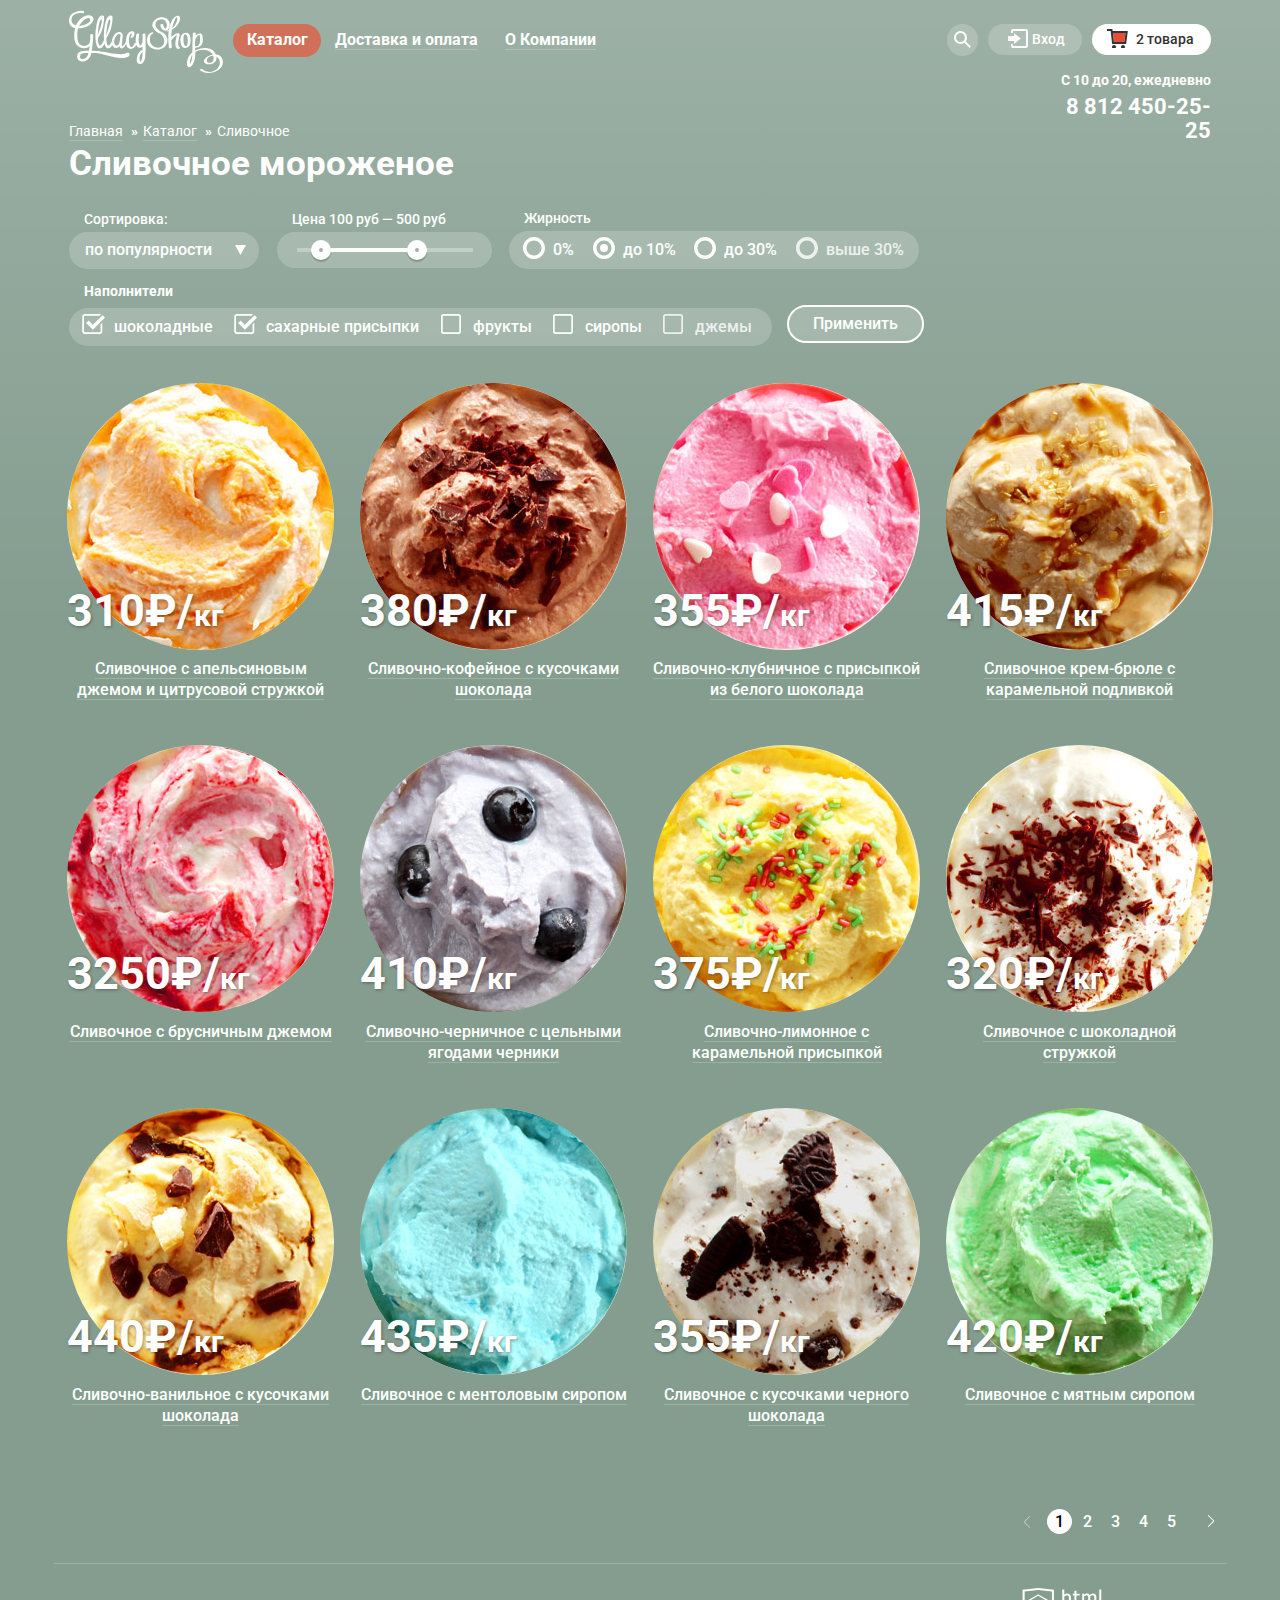
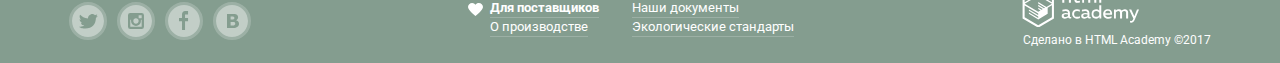
==== commit 83ad30ec: "Большая часть правок" ====
--- a/catalog.html
+++ b/catalog.html
@@ -1,418 +1,438 @@
 <!DOCTYPE html>
 <html lang="ru">
+   <head>
+      <meta charset="utf-8">
+      <title>HTML Academy: Глейси</title>
+      <link href="https://fonts.googleapis.com/css?family=Roboto:400,500,700&amp;subset=cyrillic" rel="stylesheet">
+      <link rel="stylesheet" href="css/normalizemin.css">
+      <link rel="stylesheet" href="css/style.css">
+   </head>
+   <body class="bg_slider_back_one">
+      <div class="light_bg">
+         <header class="main_header">
+            <div class="wrapper_header wrap">
+               <div class="unity_elemnts_hight">
+                  <a href="index.html" class="logo">
+                    <img class="logo_img" src="img/logo.svg" alt="Логотип магазина Глейси" width="154" height="64">
+                  </a>
+                  <nav class="main_navigation">
+                     <ul class="main_navigation_items">
+                        <li class="sublist_visible active_nav elements_main_navigation_items ">
+                           <a href="#">Каталог</a>
+                           <ul class="fall_nav_main_header">
+                              <li class="fall_elements"><a class="another" href="#">Новинки</a></li>
+                              <li class="fall_elements fall_elements_active"><a>Сливочное</a></li>
+                              <li class="fall_elements "><a href="#">Щербеты</a></li>
+                              <li class="fall_elements"><a href="#">Фруктовый лёд</a></li>
+                              <li class="fall_elements"><a href="#">Мелорин</a></li>
+                           </ul>
+                        </li>
+                        <li class="elements_main_navigation_items"><a href="#">Доставка и оплата</a></li>
+                        <li class="elements_main_navigation_items"><a href="#">О Компании</a></li>
+                     </ul>
+                  </nav>
+                  <ul class="user_menu">
+                     <li>
+                        <div class="user_menu_search">
+                           <a class="open_forms" href="#" aria-label="Открыть форму поиска">
+                              <svg xmlns="http://www.w3.org/2000/svg" xmlns:xlink="http://www.w3.org/1999/xlink" width="17" height="17" viewBox="0 0 17 17">
+                                 <path fill="#fff" d="M16.958 15.527L11.75 10.32A6.455 6.455 0 0 0 13 6.5 6.5 6.5 0 1 0 6.5 13a6.465 6.465 0 0 0 3.839-1.263l5.205 5.204 1.414-1.414zM6.5 11C4.019 11 2 8.981 2 6.5S4.019 2 6.5 2 11 4.019 11 6.5 8.981 11 6.5 11z"/>
+                              </svg>
+                           </a>
+                           <div class="search">
+                              <form action="https://echo.htmlacademy.ru" method="POST">
+                                 <label class="visually-hidden" for="search_form">Что ищем?</label>
+                                 <input type="search" id="search_form" name="searching" placeholder="Что ищем?">
+                              </form>
+                           </div>
+                        </div>
+                     </li>
+                     <li>
+                        <div class="user_menu_signout">
+                           <a class="open_sign" href="#" aria-label="Войти на сайт">
+                              Вход
+                              <svg xmlns="http://www.w3.org/2000/svg" xmlns:xlink="http://www.w3.org/1999/xlink" width="21" height="19" viewBox="0 0 21 19">
+                                 <g fill="#ffffff">
+                                    <path d="M6 14.875L12.917 9.5 6 4.125v2.917H-.042v4.917H6z"/>
+                                    <path d="M18 0H5C3.9 0 3 .9 3 2v2h2V2h13v15H5v-2H3v2c0 1.1.9 2 2 2h13c1.1 0 2-.9 2-2V2c0-1.1-.9-2-2-2z"/>
+                                 </g>
+                              </svg>
+                           </a>
+                           <div class="signout">
+                              <div class="signout_wrapper">
+                                 <form action="https://echo.htmlacademy.ru" method="POST">
+                                    <p class="email_user_header">
+                                       <label class="visually-hidden" for="email_in">Почта для входа</label>
+                                       <input type="email" id="email_in" name="email" placeholder="Электронная почта">
+                                    </p>
+                                    <p class="password_users_header">
+                                       <label class="visually-hidden" for="password_in">Пароль для входа</label>
+                                       <input type="password" id="password_in" name="password" placeholder="Пароль">
+                                    </p>
+                                    <button class="btn_and_link_style btn_signout_form" type="submit" name="signout">Войти</button>
+                                 </form>
+                                 <p class="help_form_elemnts">
+                                    <a href="#">Забыли пароль?</a>
+                                    <a href="#">Новая регистрация</a>
+                                 </p>
+                              </div>
+                           </div>
+                        </div>
+                     </li>
+                     <li>
+                        <div class="user_menu_my_shop">
+                           <a href="#" class="basket_activity" aria-label="Просмотреть выбранные товары">2 товара</a>
+                           <table class="basket basket_link">
+                              <tr class="product_basket">
+                                 <td class="reset_order"><a href="delete.html" aria-label="Удалить товар из вашей корзины"></a></td>
+                                 <td class="img_basket_items"><img src="img/index-shop-card1.jpg" alt="Изображение мороженого" width="33" height="33"></td>
+                                 <td class="discription_basket">
+                                    Пломбир с апельсиновым джемом
+                                 </td>
+                                 <td class="kg_ice_cream">1,5кг x <span class="decor_basket_cost">200 руб</span></td>
+                                 <td class="cost_basket_item">300 руб</td>
+                              </tr>
+                              <tr class="product_basket">
+                                 <td class="reset_order"><a href="delete.html" aria-label="Удалить товар из вашей корзины"></td>
+                                 <td class="img_basket_items"><img src="img/index-shop-card2.jpg" alt="Изображение мороженого" width="33" height="33"></td>
+                                 <td class="discription_basket">
+                                    Клубничный пломбир с присыпкой из белого шоколада
+                                 </td>
+                                 <td class="kg_ice_cream">1,5кг x <span class="decor_basket_cost">200 руб</span></td>
+                                 <td class="cost_basket_item">300 руб</td>
+                              </tr>
+                              <tr>
+                                 <td class="basket_all_cost" colspan="5">
+                                    Итого: 750 руб
+                                 </td>
+                              </tr>
+                              <tr>
+                                 <td class="final_basket" colspan="5">
+                                    <a class="btn_and_link_style" href="#">Оформить заказ</a>
+                                 </td>
+                              </tr>
+                           </table>
+                        </div>
+                     </li>
+                  </ul>
+               </div>
+               <div class="not_spide_landing information_job_wrapper">
+                  <ul class="bread_crumb">
+                     <li class="bread_crumb_item decor_crumb"><a href="index.html">Главная</a></li>
+                     <li class="bread_crumb_item decor_crumb"><a href="#">Каталог</a></li>
+                     <li class="bread_crumb_item"><a>Сливочное</a></li>
+                  </ul>
+                  <div class="information_job">
+                     <span class="information_job_time">С 10 до 20, ежедневно</span>
+                     <a href="tel:88124502525" class="information_job_number">8 812 450-25-25</a>
+                  </div>
+               </div>
+            </div>
+         </header>
+         <main class="catalog_main">
+            <div class="main_wrapper wrap">
+               <h1 class="title_catalog">Сливочное мороженое</h1>
+               <section class="filter_shop">
+                  <form action="https://echo.htmlacademy.ru" method="POST">
+                     <div class="wrap_filter">
+                        <p class="popularity">
+                           <label for="sort" class=" sort_move label_form_style">Сортировка:</label>
+                           <select class="choose_sort" id="sort" name="choose_sort">
+                              <option value="popularity">по популярности</option>
+                              <option value="low_cost">сначала недорогие</option>
+                              <option value="high_cost">сначала дорогие</option>
+                              <option value="fatt">по жирности</option>
+                           </select>
+                        </p>
+                        <div class="cost_ice_cream">
+                           <label class="cost_move label_form_style">Цена 100 руб — 500 руб</label>
+                           <div class="bg_range">
+                              <div class="range-controls">
+                                 <div class="scale">
+                                    <div class="bar"></div>
+                                 </div>
+                                 <div class="range-toggle range-toggle-min"></div>
+                                 <div class="range-toggle range-toggle-max"></div>
+                              </div>
+                           </div>
+                        </div>
+                        <div class="fatness">
+                           <p class="disc_fatness">Жирность</p>
+                           <div class="bg_fatness character_row">
+                              <p>
+                                 <label class="low_fatness label_form_style label_radio">
+                                   <input class="visually-hidden " type="radio" name="fatness" value="0" checked>
+                                   <span class="radio_indicator"></span>
+                                   <span class="disabled_label_form">0%</span>
+                                 </label>
+                              </p>
+                              <p>
+                                 <label class="middle_fatness label_form_style label_radio">
+                                   <input class="visually-hidden" type="radio" name="fatness" value="10" checked>
+                                   <span class="radio_indicator"></span>
+                                   <span class="disabled_label_form">до 10%</span>
+                                 </label>
+                              </p>
 
-<head>
-  <meta charset="utf-8">
-  <title>HTML Academy: Глейси</title>
-  <link href="https://fonts.googleapis.com/css?family=Roboto:400,500,700&amp;subset=cyrillic" rel="stylesheet">
-  <link rel="stylesheet" href="css/normalize.css">
-  <link rel="stylesheet" href="css/style.css">
-</head>
-
-<body class="bg_slider_back_one">
-  <div class="light_bg">
-    <header class="main_header">
-      <div class="wrapper_header wrap">
-        <div class="unity_elemnts_hight">
-          <a href="index.html" class="logo">
-            <img class="logo_img" src="img/logo.svg" alt="Логотип магазина Глейси" width="154" height="64">
-          </a>
-          <nav class="main_navigation">
-            <ul class="main_navigation_items">
-              <li class="sublist_visible active_nav elements_main_navigation_items ">
-                <a href="#">Каталог</a>
-                <ul class="fall_nav_main_header">
-                  <li class="fall_elements"><a class="another" href="#">Новинки</a></li>
-                  <li class="fall_elements fall_elements_active"><a href="catalog.html">Сливочное</a></li>
-                  <li class="fall_elements "><a href="#">Щербеты</a></li>
-                  <li class="fall_elements"><a href="#">Фруктовый лёд</a></li>
-                  <li class="fall_elements"><a href="#">Мелорин</a></li>
-                </ul>
-              </li>
-              <li class="elements_main_navigation_items"><a href="#">Доставка и оплата</a></li>
-              <li class="elements_main_navigation_items"><a href="#">О Компании</a></li>
-            </ul>
-          </nav>
-
-          <ul class="user_menu">
-            <li>
-              <div class="user_menu_search">
-                <a class="open_forms" href="#" aria-label="Открыть форму поиска">
-                <svg xmlns="http://www.w3.org/2000/svg" xmlns:xlink="http://www.w3.org/1999/xlink" width="17" height="17" viewBox="0 0 17 17"><path fill="#fff" d="M16.958 15.527L11.75 10.32A6.455 6.455 0 0 0 13 6.5 6.5 6.5 0 1 0 6.5 13a6.465 6.465 0 0 0 3.839-1.263l5.205 5.204 1.414-1.414zM6.5 11C4.019 11 2 8.981 2 6.5S4.019 2 6.5 2 11 4.019 11 6.5 8.981 11 6.5 11z"/></svg>
-            </a>
-                <div class="search">
-                  <form action="https://echo.htmlacademy.ru" method="POST">
-                    <label class="visually-hidden" for="search_form">Что ищем?</label>
-                    <input type="search" id="search_form" name="searching" placeholder="Что ищем?">
+                              <p>
+                                 <label class="high_fatness label_form_style label_radio">
+                                   <input class="visually-hidden" type="radio" name="fatness" value="30">
+                                   <span class="radio_indicator"></span>
+                                   <span class="disabled_label_form">до 30%</span>
+                                 </label>
+                              </p>
+                              <p>
+                                 <label class="over_fatness label_form_style label_radio no_effect_form">
+                                   <input class="visually-hidden" type="radio" name="fatness" value="30+" disabled>
+                                   <span class="radio_indicator"></span>
+                                   <span class="disabled_label_form">выше 30%</span>
+                                 </label>
+                              </p>
+                           </div>
+                        </div>
+                        <div class="fillers">
+                           <p class="disc_fillers">Наполнители</p>
+                           <div class="bg_fillers character_row">
+                              <p>
+                                 <label class="chocolate_fillers label_check label_form_style">
+                                   <input class="visually-hidden" type="checkbox" name="fillers_chocolate" value="chocolate" checked>
+                                   <span class="checkbox_indicator"></span>
+                                   <span class="disabled_label_form">шоколадные</span>
+                                 </label>
+                              </p>
+                              <p>
+                                 <label class="sugar_fillers label_check label_form_style">
+                                   <input class="visually-hidden" type="checkbox" name="fillers_sugar" value="sugar" checked>
+                                   <span class="checkbox_indicator"></span>
+                                   <span class="disabled_label_form">сахарные присыпки</span>
+                                 </label>
+                              </p>
+                              <p>
+                                 <label class="fruct_fillers label_check label_form_style">
+                                   <input class="visually-hidden" type="checkbox" name="fillers_fruct" value="fruct">
+                                   <span class="checkbox_indicator"></span>
+                                   <span class="disabled_label_form">фрукты</span>
+                                 </label>
+                              </p>
+                              <p>
+                                 <label class="syrup_fillers label_check label_form_style">
+                                   <input class="visually-hidden" type="checkbox" name="fillers_syrup" value="syrup">
+                                   <span class="checkbox_indicator"></span>
+                                   <span class="disabled_label_form">сиропы</span>
+                                 </label>
+                              </p>
+                              <p>
+                                 <label class="jam_fillers label_check label_form_style no_effect_form">
+                                   <input class="visually-hidden" type="checkbox" name="fillers_jam" value="jam" disabled>
+                                   <span class="checkbox_indicator no_effect_form"></span>
+                                   <span class="disabled_label_form">джемы</span>
+                                 </label>
+                              </p>
+                           </div>
+                        </div>
+                        <button type="submit" name="submit_filter">Применить</button>
+                     </div>
                   </form>
-                </div>
-              </div>
-            </li>
-            <li>
-              <div class="user_menu_signout">
-                <a class="open_sign" href="#" aria-label="Войти на сайт">
-              Вход
-              <svg xmlns="http://www.w3.org/2000/svg" xmlns:xlink="http://www.w3.org/1999/xlink" width="21" height="19" viewBox="0 0 21 19"><g fill="#ffffff"><path d="M6 14.875L12.917 9.5 6 4.125v2.917H-.042v4.917H6z"/><path d="M18 0H5C3.9 0 3 .9 3 2v2h2V2h13v15H5v-2H3v2c0 1.1.9 2 2 2h13c1.1 0 2-.9 2-2V2c0-1.1-.9-2-2-2z"/></g></svg>
-            </a>
-                <div class="signout">
-                  <div class="signout_wrapper">
-                    <form action="https://echo.htmlacademy.ru" method="POST">
-                      <p class="email_user_header">
-                        <label class="visually-hidden" for="email_in">Почта для входа</label>
-                        <input type="email" id="email_in" name="email" placeholder="Электронная почта">
-                      </p>
-                      <p class="password_users_header">
-                        <label class="visually-hidden" for="password_in">Пароль для входа</label>
-                        <input type="password" id="password_in" name="password" placeholder="Пароль">
-                      </p>
-                      <button class="btn_and_link_style btn_signout_form" type="submit" name="signout">Войти</button>
-                    </form>
-                    <p class="help_form_elemnts">
-                      <a href="#">Забыли пароль?</a>
-                      <a href="#">Новая регистрация</a>
-                    </p>
-                  </div>
-                </div>
-              </div>
-            </li>
-            <li>
-              <div class="user_menu_my_shop">
-                <a href="#" class="basket_activity" aria-label="Просмотреть выбранные товары">2 товара</a>
-                <table class="basket basket_link">
-
-                  <tr class="product_basket">
-                    <td class="reset_order"><button type="button" aria-label="Удалить товар из вашей корзины"></button></td>
-                    <td class="img_basket_items"><img src="img/index-shop-card1.jpg" alt="Изображение мороженого" width="33" height="33"></td>
-                    <td class="discription_basket">
-                      Пломбир с апельсиновым джемом
-                    </td>
-                    <td class="kg_ice_cream">1,5кг x <span class="decor_basket_cost">200 руб</span></td>
-                    <td class="cost_basket_item">300 руб</td>
-                  </tr>
-                  <tr class="product_basket">
-                    <td class="reset_order"><button type="button" aria-label="удалить товар из вашей корзины"></button></td>
-                    <td class="img_basket_items"><img src="img/index-shop-card2.jpg" alt="Изображение мороженого" width="33" height="33"></td>
-                    <td class="discription_basket">
-                      Клубничный пломбир с присыпкой из белого шоколада
-                    </td>
-                    <td class="kg_ice_cream">1,5кг x <span class="decor_basket_cost">200 руб</span></td>
-                    <td class="cost_basket_item">300 руб</td>
-                  </tr>
-                  <tr>
-                    <td class="basket_all_cost" colspan="5">
-                      Итого: 750 руб
-                    </td>
-                  </tr>
-                  <tr>
-
-                    <td class="final_basket" colspan="5">
-                      <a class="btn_and_link_style" href="#">Оформить заказ</a>
-                    </td>
-                  </tr>
-
-                </table>
-              </div>
-            </li>
-          </ul>
-        </div>
-        <div class="not_spide_landing information_job_wrapper">
-          <ul class="bread_crumb">
-            <li class="bread_crumb_item decor_crumb"><a href="index.html">Главная</a></li>
-            <li class="bread_crumb_item decor_crumb"><a href="#">Каталог</a></li>
-            <li class="bread_crumb_item"><a>Сливочное</a></li>
-          </ul>
-          <div class="information_job">
-            <span class="information_job_time">С 10 до 20, ежедневно</span>
-            <a href="tel:88124502525" class="information_job_number">8 812 450-25-25</a>
-          </div>
-        </div>
+               </section>
+            </div>
+            <section class="catalog">
+               <ul class="cards_catalog">
+                  <li class="shop_card_item place_bottom_cards">
+                     <div class="visibli_part_shop_card">
+                        <img src="img/index-shop-card1.jpg" alt="Картинка мороженного" width="267" height="267">
+                        <span class="cost">310₽/<span>кг</span></span>
+                     </div>
+                     <h4 class="discription_part_shop_card">
+                        <a href="#">Сливочное с апельсиновым джемом и цитрусовой стружкой</a>
+                     </h4>
+                     <a class="btn_and_link_style" href="#">Быстрый просмотр</a>
+                  </li>
+                  <li class="shop_card_item place_bottom_cards">
+                     <div class="visibli_part_shop_card">
+                        <img src="img/index-shop-card2.jpg" alt="Картинка мороженного" width="267" height="267">
+                        <span class="cost">380₽/<span>кг</span></span>
+                     </div>
+                     <h4 class="discription_part_shop_card">
+                        <a href="#">Сливочно-кофейное с кусочками шоколада</a>
+                     </h4>
+                     <a class="btn_and_link_style" href="#">Быстрый просмотр</a>
+                  </li>
+                  <li class="shop_card_item place_bottom_cards">
+                     <div class="visibli_part_shop_card">
+                        <img src="img/index-shop-card3.jpg" alt="Картинка мороженного" width="267" height="267">
+                        <span class="cost">355₽/<span>кг</span></span>
+                     </div>
+                     <h4 class="discription_part_shop_card">
+                        <a href="#">Сливочно-клубничное с присыпкой из белого шоколада</a>
+                     </h4>
+                     <a class="btn_and_link_style" href="#">Быстрый просмотр</a>
+                  </li>
+                  <li class="shop_card_item place_bottom_cards">
+                     <div class="visibli_part_shop_card">
+                        <img src="img/index-shop-card4.jpg" alt="Картинка мороженного" width="267" height="267">
+                        <span class="cost">415₽/<span>кг</span></span>
+                     </div>
+                     <h4 class="discription_part_shop_card">
+                        <a href="#">Сливочное крем-брюле с карамельной подливкой</a>
+                     </h4>
+                     <a class="btn_and_link_style" href="#">Быстрый просмотр</a>
+                  </li>
+                  <li class="shop_card_item place_bottom_cards">
+                     <div class="visibli_part_shop_card">
+                        <img src="img/catalog-shop-card1.jpg" alt="Картинка мороженного" width="267" height="267">
+                        <span class="cost">3250₽/<span>кг</span></span>
+                     </div>
+                     <h4 class="discription_part_shop_card">
+                        <a href="#">Сливочное с брусничным джемом</a>
+                     </h4>
+                     <a class="btn_and_link_style" href="#">Быстрый просмотр</a>
+                  </li>
+                  <li class="shop_card_item place_bottom_cards">
+                     <div class="visibli_part_shop_card">
+                        <img src="img/catalog-shop-card2.jpg" alt="Картинка мороженного" width="267" height="267">
+                        <span class="cost">410₽/<span>кг</span></span>
+                     </div>
+                     <h4 class="discription_part_shop_card">
+                        <a href="#">Сливочно-черничное с цельными ягодами черники </a>
+                     </h4>
+                     <a class="btn_and_link_style" href="#">Быстрый просмотр</a>
+                  </li>
+                  <li class="shop_card_item place_bottom_cards">
+                     <div class="visibli_part_shop_card">
+                        <img src="img/catalog-shop-card3.jpg" alt="Картинка мороженного" width="267" height="267">
+                        <span class="cost">375₽/<span>кг</span></span>
+                     </div>
+                     <h4 class="discription_part_shop_card">
+                        <a href="#">Сливочно-лимонное с карамельной присыпкой</a>
+                     </h4>
+                     <a class="btn_and_link_style" href="#">Быстрый просмотр</a>
+                  </li>
+                  <li class="shop_card_item place_bottom_cards">
+                     <div class="visibli_part_shop_card">
+                        <img src="img/catalog-shop-card4.jpg" alt="Картинка мороженного" width="267" height="267">
+                        <span class="cost">320₽/<span>кг</span></span>
+                     </div>
+                     <h4 class="discription_part_shop_card">
+                        <a href="#">Сливочное с шоколадной стружкой</a>
+                     </h4>
+                     <a class="btn_and_link_style" href="#">Быстрый просмотр</a>
+                  </li>
+                  <li class="shop_card_item place_bottom_cards">
+                     <div class="visibli_part_shop_card">
+                        <img src="img/catalog-shop-card5.jpg" alt="Картинка мороженного" width="267" height="267">
+                        <span class="cost">440₽/<span>кг</span></span>
+                     </div>
+                     <h4 class="discription_part_shop_card">
+                        <a href="#">Сливочно-ванильное с кусочками шоколада</a>
+                     </h4>
+                     <a class="btn_and_link_style" href="#">Быстрый просмотр</a>
+                  </li>
+                  <li class="shop_card_item place_bottom_cards">
+                     <div class="visibli_part_shop_card">
+                        <img src="img/catalog-shop-card6.jpg" alt="Картинка мороженного" width="267" height="267">
+                        <span class="cost">435₽/<span>кг</span></span>
+                     </div>
+                     <h4 class="discription_part_shop_card">
+                        <a href="#">Сливочноe с ментоловым сиропом</a>
+                     </h4>
+                     <a class="btn_and_link_style" href="#">Быстрый просмотр</a>
+                  </li>
+                  <li class="shop_card_item place_bottom_cards">
+                     <div class="visibli_part_shop_card">
+                        <img src="img/catalog-shop-card7.jpg" alt="Картинка мороженного" width="267" height="267">
+                        <span class="cost">355₽/<span>кг</span></span>
+                     </div>
+                     <h4 class="discription_part_shop_card">
+                        <a href="#">Сливочное с кусочками черного шоколада</a>
+                     </h4>
+                     <a class="btn_and_link_style" href="#">Быстрый просмотр</a>
+                  </li>
+                  <li class="shop_card_item place_bottom_cards">
+                     <div class="visibli_part_shop_card">
+                        <img src="img/catalog-shop-card8.jpg" alt="Картинка мороженного" width="267" height="267">
+                        <span class="cost">420₽/<span>кг</span></span>
+                     </div>
+                     <h4 class="discription_part_shop_card">
+                        <a href="#">Сливочное с мятным сиропом</a>
+                     </h4>
+                     <a class="btn_and_link_style" href="#">Быстрый просмотр</a>
+                  </li>
+               </ul>
+            </section>
+            <div class="main_wrapper wrap switch_wrapps">
+               <ul class="switch_page">
+                  <li class="switch_manager back">
+                     <a class="link_nav_pages" aria-label="перелустнуть на прошлую страницу страницу">
+                        <svg xmlns="http://www.w3.org/2000/svg" width="8" height="12" viewBox="0 0 8 12">
+                           <path fill="#C1C6CE" d="M7.237 5.642L1.73.132c-.2-.197-.52-.197-.717 0s-.198.52 0 .717L6.163 6l-5.15 5.15c-.2.198-.2.52 0 .717.098.1.228.148.357.148.13 0 .26-.05.358-.148l5.51-5.51c.198-.197.198-.517 0-.715z"/>
+                        </svg>
+                     </a>
+                  </li>
+                  <li><a class="active_switch_page">1</a></li>
+                  <li><a class="style_active_switch" href="#">2</a></li>
+                  <li><a class="style_active_switch" href="#">3</a></li>
+                  <li><a class="style_active_switch" href="#">4</a></li>
+                  <li><a class="style_active_switch" href="#">5</a></li>
+                  <li class="switch_manager next ">
+                     <a class="link_nav_pages on_switch" href="#" aria-label="перелустнуть на следующую страницу">
+                        <svg xmlns="http://www.w3.org/2000/svg" width="8" height="12" viewBox="0 0 8 12">
+                           <path fill="#C1C6CE" d="M7.237 5.642L1.73.132c-.2-.197-.52-.197-.717 0s-.198.52 0 .717L6.163 6l-5.15 5.15c-.2.198-.2.52 0 .717.098.1.228.148.357.148.13 0 .26-.05.358-.148l5.51-5.51c.198-.197.198-.517 0-.715z"/>
+                        </svg>
+                     </a>
+                  </li>
+               </ul>
+            </div>
+            <hr class="decor_line">
+         </main>
+         <footer class="main_footer">
+            <div class="footer_wrapper wrap">
+               <p class="social">
+                  <a href="#" class="social_link twit" aria-label="Смотрите нас в твитере">
+                     <span class="visually-hidden">Смотрите нас в твиттере</span>
+                     <svg xmlns="http://www.w3.org/2000/svg" width="32" height="32">
+                        <path fill="#FFF" d="M16 0C7.164 0 0 7.164 0 16c0 8.837 7.164 16 16 16 8.837 0 16-7.163 16-16 0-8.836-7.163-16-16-16zm7.944 12.809c-.251 6.516-3.463 10.832-10.992 10.702h-.486c-.447 0-4.543-.443-5.344-1.823 2.479.19 4.247-.406 5.12-1.136-1.048-.289-2.923-.461-3.251-2.848.384.104.618.221 1.299.113-1.307-.824-2.758-1.519-2.679-3.643.311.317 1.164.518 1.46.457-.768-.233-2.149-3.244-.974-4.781 1.984 1.79 4.075 3.482 7.804 3.643.227-2.214 1.24-3.699 3.168-4.325 1.84-.479 3.255.26 3.901 1.138.737-.224 1.453-.466 2.193-.685-.004.833-.569 1.463-.935 1.709.747.165 1.423-.475 1.423-.475-.184.963-1.094 1.725-1.707 1.954z"/>
+                     </svg>
+                  </a>
+                  <a href="#" class="social_link inst" aria-label="Смотрите нас в инстаграмме">
+                     <span class="visually-hidden">Смотрите нас в инстаграмме</span>
+                     <svg xmlns="http://www.w3.org/2000/svg" width="32" height="32">
+                        <g fill="#FFF">
+                           <path d="M20.916 16a4.938 4.938 0 1 1-9.877 0c0-.394.051-.773.138-1.14h-.897v6.838h11.396V14.86h-.897c.086.367.137.746.137 1.14z"/>
+                           <path d="M15.978 18.659c1.466 0 2.659-1.193 2.659-2.659s-1.193-2.659-2.659-2.659c-1.466 0-2.659 1.193-2.659 2.659s1.192 2.659 2.659 2.659zM18.637 10.302h3.039v3.039h-3.039z"/>
+                           <path d="M16 0C7.164 0 0 7.164 0 16c0 8.837 7.164 16 16 16 8.837 0 16-7.163 16-16 0-8.836-7.163-16-16-16zm7.955 21.698a2.285 2.285 0 0 1-2.279 2.279H10.279A2.285 2.285 0 0 1 8 21.698V10.302a2.286 2.286 0 0 1 2.279-2.279h11.396a2.286 2.286 0 0 1 2.279 2.279v11.396z"/>
+                        </g>
+                     </svg>
+                  </a>
+                  <a href="#" class="social_link face" aria-label="Смотрите нас в фейсбуке">
+                     <span class="visually-hidden">Смотрите нас в фейсбуке</span>
+                     <svg xmlns="http://www.w3.org/2000/svg" width="32" height="32">
+                        <path fill="#FFF" d="M16 0C7.164 0 0 7.163 0 16s7.164 16 16 16c8.837 0 16-7.164 16-16S24.837 0 16 0zm4.062 9.455h-3.021v3.444h3.021v3.445h-3.021v8.61H14.02v-8.61H11v-3.445h3.021V9.455c0-1.902 1.353-3.445 3.021-3.445h3.021v3.445z"/>
+                     </svg>
+                  </a>
+                  <a href="#" class="social_link vk" aria-label="Смотрите нас в вк">
+                     <span class="visually-hidden">Смотрите нас в Вконтакте</span>
+                     <svg xmlns="http://www.w3.org/2000/svg" width="32" height="32">
+                        <g fill="#FFF">
+                           <path d="M16.637 14.495c.402-.019.719-.082.951-.188.326-.145.54-.33.641-.559.101-.229.15-.496.15-.797 0-.232-.058-.465-.174-.697-.116-.232-.322-.405-.617-.517-.264-.1-.592-.155-.984-.165a76.242 76.242 0 0 0-1.652-.014h-.339v2.965h.565c.571 0 1.057-.009 1.459-.028zM18.118 17.084c-.282-.081-.672-.125-1.166-.132a127.97 127.97 0 0 0-1.55-.009h-.79v3.493h.264c1.014 0 1.74-.003 2.18-.009a3.2 3.2 0 0 0 1.212-.245c.377-.157.633-.364.774-.625s.214-.562.214-.9c0-.446-.088-.788-.261-1.03-.17-.241-.464-.423-.877-.543z"/>
+                           <path d="M16 0C7.164 0 0 7.164 0 16c0 8.837 7.164 16 16 16 8.837 0 16-7.163 16-16 0-8.836-7.163-16-16-16zm6.602 20.531a3.73 3.73 0 0 1-1.124 1.327c-.552.415-1.161.71-1.823.886s-1.501.264-2.519.264h-6.121V8.987h5.443c1.13 0 1.957.038 2.48.113a5.126 5.126 0 0 1 1.561.5c.533.27.929.632 1.189 1.087.26.455.392.975.392 1.558 0 .678-.179 1.278-.536 1.795-.358.518-.863.92-1.517 1.208v.075c.917.182 1.642.559 2.179 1.13.537.571.807 1.325.807 2.261 0 .678-.138 1.283-.411 1.817z"/>
+                        </g>
+                     </svg>
+                  </a>
+               </p>
+               <ul class="other_information">
+                  <li class="other_information_item"><a class="another_other" href="#">Для поставщиков</a></li>
+                  <li class="other_information_item"><a href="#">Наши документы</a></li>
+                  <li class="other_information_item"><a href="#">О производстве</a></li>
+                  <li class="other_information_item"><a href="#">Экологические стандарты</a></li>
+               </ul>
+               <p class="creator">
+                  <a class="logo_html_academy" href="https://htmlacademy.ru/intensive/htmlcss">
+                    <img src="img/logo-htmlacademy-small.svg" alt="Логотип академии" class="creator_logo" width="130" height="39">
+                  </a>
+                  <span class="creator_discriptions">Сделано в <a href="https://htmlacademy.ru/intensive/htmlcss">HTML Academy</a> &copy;2017</span>
+               </p>
+            </div>
+         </footer>
       </div>
-    </header>
-
-
-
-
-    <main class="catalog_main">
-      <div class="main_wrapper wrap">
-        <h1 class="title_catalog">Сливочное мороженое</h1>
-        <section class="filter_shop">
-          <form action="https://echo.htmlacademy.ru" method="POST">
-            <div class="wrap_filter">
-              <p class="popularity">
-                <label for="sort" class=" sort_move label_form_style">Сортировка:</label>
-                <select class="choose_sort" id="sort" name="choose_sort">
-              <option value="popularity">по популярности</option>
-              <option value="low_cost">сначала недорогие</option>
-              <option value="high_cost">сначала дорогие</option>
-              <option value="fatt">по жирности</option>
-            </select>
-              </p>
-              <div class="cost_ice_cream">
-                <label class="cost_move label_form_style">Цена 100 руб — 500 руб</label>
-                <div class="bg_range">
-                  <div class="range-controls">
-                    <div class="scale">
-                      <div class="bar"></div>
-                    </div>
-                    <div class="range-toggle range-toggle-min"></div>
-                    <div class="range-toggle range-toggle-max"></div>
-                  </div>
-                </div>
-              </div>
-              <div class="fatness">
-                <p class="disc_fatness">Жирность</p>
-                <div class="bg_fatness character_row">
-                  <p>
-                    <label class="low_fatness label_form_style label_radio">
-                <input class="visually-hidden " type="radio" name="fatness" value="0" checked>
-                <span class="radio_indicator"></span>
-                <span class="disabled_label_form">0%</span>
-              </label>
-                  </p>
-
-                  <p>
-                    <label class="middle_fatness label_form_style label_radio">
-                <input class="visually-hidden" type="radio" name="fatness" value="10" checked>
-                <span class="radio_indicator"></span>
-                <span class="disabled_label_form">до 10%</span>
-              </label>
-                  </p>
-                  <p>
-                    <label class="high_fatness label_form_style label_radio">
-                <input class="visually-hidden" type="radio" name="fatness" value="30">
-                <span class="radio_indicator"></span>
-                <span class="disabled_label_form">до 30%</span>
-              </label>
-
-                  </p>
-                  <p>
-                    <label class="over_fatness label_form_style label_radio">
-                <input class="visually-hidden" type="radio" name="fatness" value="30+" disabled>
-                <span class="radio_indicator"></span>
-                <span class="disabled_label_form">выше 30%</span>
-              </label>
-                  </p>
-                </div>
-              </div>
-              <div class="fillers">
-                <p class="disc_fillers">Наполнители</p>
-                <div class="bg_fillers character_row">
-                  <p>
-                    <label class="chocolate_fillers label_check label_form_style">
-                <input class="visually-hidden" type="checkbox" name="fillers_chocolate" value="chocolate" checked>
-                <span class="checkbox_indicator"></span>
-                <span class="disabled_label_form">шоколадные</span>
-              </label>
-                  </p>
-                  <p>
-                    <label class="sugar_fillers label_check label_form_style">
-                <input class="visually-hidden" type="checkbox" name="fillers_sugar" value="sugar" checked>
-                <span class="checkbox_indicator"></span>
-                <span class="disabled_label_form">сахарные присыпки</span>
-              </label>
-                  </p>
-                  <p>
-                    <label class="fruct_fillers label_check label_form_style">
-                <input class="visually-hidden" type="checkbox" name="fillers_fruct" value="fruct">
-                <span class="checkbox_indicator"></span>
-                <span class="disabled_label_form">фрукты</span>
-              </label>
-                  </p>
-                  <p>
-                    <label class="syrup_fillers label_check label_form_style">
-                <input class="visually-hidden" type="checkbox" name="fillers_syrup" value="syrup">
-                <span class="checkbox_indicator"></span>
-                <span class="disabled_label_form">сиропы</span>
-              </label>
-                  </p>
-                  <p>
-                    <label class="jam_fillers label_check label_form_style">
-                <input class="visually-hidden" type="checkbox" name="fillers_jam" value="jam" disabled>
-                <span class="checkbox_indicator"></span>
-                <span class="disabled_label_form">джемы</span>
-              </label>
-                  </p>
-                </div>
-              </div>
-              <button type="submit" name="submit_filter">Применить</button>
-            </div>
-          </form>
-        </section>
-      </div>
-      <section class="catalog">
-        <ul class="cards_catalog">
-          <li class="shop_card_item place_bottom_cards">
-            <div class="visibli_part_shop_card">
-              <img src="img/index-shop-card1.jpg" alt="Картинка мороженного" width="267" height="267">
-              <span class="cost">310₽/<span>кг</span></span>
-            </div>
-            <h4 class="discription_part_shop_card">
-              <a href="#">Сливочное с апельсиновым джемом и цитрусовой стружкой</a>
-            </h4>
-            <a class="btn_and_link_style" href="#">Быстрый просмотр</a>
-          </li>
-          <li class="shop_card_item place_bottom_cards">
-            <div class="visibli_part_shop_card">
-              <img src="img/index-shop-card2.jpg" alt="Картинка мороженного" width="267" height="267">
-              <span class="cost">380₽/<span>кг</span></span>
-            </div>
-            <h4 class="discription_part_shop_card">
-              <a href="#">Сливочно-кофейное с кусочками шоколада</a>
-            </h4>
-            <a class="btn_and_link_style" href="#">Быстрый просмотр</a>
-          </li>
-          <li class="shop_card_item place_bottom_cards">
-            <div class="visibli_part_shop_card">
-              <img src="img/index-shop-card3.jpg" alt="Картинка мороженного" width="267" height="267">
-              <span class="cost">355₽/<span>кг</span></span>
-            </div>
-            <h4 class="discription_part_shop_card">
-              <a href="#">Сливочно-клубничное с присыпкой из белого шоколада</a>
-            </h4>
-            <a class="btn_and_link_style" href="#">Быстрый просмотр</a>
-          </li>
-          <li class="shop_card_item place_bottom_cards">
-            <div class="visibli_part_shop_card">
-              <img src="img/index-shop-card4.jpg" alt="Картинка мороженного" width="267" height="267">
-              <span class="cost">415₽/<span>кг</span></span>
-            </div>
-            <h4 class="discription_part_shop_card">
-              <a href="#">Сливочное крем-брюле с карамельной подливкой</a>
-            </h4>
-            <a class="btn_and_link_style" href="#">Быстрый просмотр</a>
-          </li>
-          <li class="shop_card_item place_bottom_cards">
-            <div class="visibli_part_shop_card">
-              <img src="img/catalog-shop-card1.jpg" alt="Картинка мороженного" width="267" height="267">
-              <span class="cost">3250₽/<span>кг</span></span>
-            </div>
-            <h4 class="discription_part_shop_card">
-              <a href="#">Сливочное с брусничным джемом</a>
-            </h4>
-            <a class="btn_and_link_style" href="#">Быстрый просмотр</a>
-          </li>
-          <li class="shop_card_item place_bottom_cards">
-            <div class="visibli_part_shop_card">
-              <img src="img/catalog-shop-card2.jpg" alt="Картинка мороженного" width="267" height="267">
-              <span class="cost">410₽/<span>кг</span></span>
-            </div>
-            <h4 class="discription_part_shop_card">
-              <a href="#">Сливочно-черничное с цельными ягодами черники </a>
-            </h4>
-            <a class="btn_and_link_style" href="#">Быстрый просмотр</a>
-          </li>
-          <li class="shop_card_item place_bottom_cards">
-            <div class="visibli_part_shop_card">
-              <img src="img/catalog-shop-card3.jpg" alt="Картинка мороженного" width="267" height="267">
-              <span class="cost">375₽/<span>кг</span></span>
-            </div>
-            <h4 class="discription_part_shop_card">
-              <a href="#">Сливочно-лимонное с карамельной присыпкой</a>
-            </h4>
-            <a class="btn_and_link_style" href="#">Быстрый просмотр</a>
-          </li>
-          <li class="shop_card_item place_bottom_cards">
-            <div class="visibli_part_shop_card">
-              <img src="img/catalog-shop-card4.jpg" alt="Картинка мороженного" width="267" height="267">
-              <span class="cost">320₽/<span>кг</span></span>
-            </div>
-            <h4 class="discription_part_shop_card">
-              <a href="#">Сливочное с шоколадной стружкой</a>
-            </h4>
-            <a class="btn_and_link_style" href="#">Быстрый просмотр</a>
-
-          </li>
-          <li class="shop_card_item place_bottom_cards">
-            <div class="visibli_part_shop_card">
-              <img src="img/catalog-shop-card5.jpg" alt="Картинка мороженного" width="267" height="267">
-              <span class="cost">440₽/<span>кг</span></span>
-            </div>
-            <h4 class="discription_part_shop_card">
-              <a href="#">Сливочно-ванильное с кусочками шоколада</a>
-            </h4>
-            <a class="btn_and_link_style" href="#">Быстрый просмотр</a>
-          </li>
-          <li class="shop_card_item place_bottom_cards">
-            <div class="visibli_part_shop_card">
-              <img src="img/catalog-shop-card6.jpg" alt="Картинка мороженного" width="267" height="267">
-              <span class="cost">435₽/<span>кг</span></span>
-            </div>
-            <h4 class="discription_part_shop_card">
-              <a href="#">Сливочноe с ментоловым сиропом</a>
-            </h4>
-            <a class="btn_and_link_style" href="#">Быстрый просмотр</a>
-          </li>
-          <li class="shop_card_item place_bottom_cards">
-            <div class="visibli_part_shop_card">
-              <img src="img/catalog-shop-card7.jpg" alt="Картинка мороженного" width="267" height="267">
-              <span class="cost">355₽/<span>кг</span></span>
-            </div>
-            <h4 class="discription_part_shop_card">
-              <a href="#">Сливочное с кусочками черного шоколада</a>
-            </h4>
-            <a class="btn_and_link_style" href="#">Быстрый просмотр</a>
-          </li>
-          <li class="shop_card_item place_bottom_cards">
-            <div class="visibli_part_shop_card">
-              <img src="img/catalog-shop-card8.jpg" alt="Картинка мороженного" width="267" height="267">
-              <span class="cost">420₽/<span>кг</span></span>
-            </div>
-            <h4 class="discription_part_shop_card">
-              <a href="#">Сливочное с мятным сиропом</a>
-            </h4>
-            <a class="btn_and_link_style" href="#">Быстрый просмотр</a>
-          </li>
-        </ul>
-      </section>
-      <div class="main_wrapper wrap switch_wrapps">
-
-        <ul class="switch_page">
-          <li class="switch_manager back"><a class="link_nav_pages" href="#" aria-label="перелустнуть на прошлую страницу страницу">
-            <svg xmlns="http://www.w3.org/2000/svg" width="8" height="12" viewBox="0 0 8 12"><path fill="#C1C6CE" d="M7.237 5.642L1.73.132c-.2-.197-.52-.197-.717 0s-.198.52 0 .717L6.163 6l-5.15 5.15c-.2.198-.2.52 0 .717.098.1.228.148.357.148.13 0 .26-.05.358-.148l5.51-5.51c.198-.197.198-.517 0-.715z"/></svg>
-          </a></li>
-          <li><a class="active_switch_page" href="#">1</a></li>
-          <li><a class="style_active_switch" href="#">2</a></li>
-          <li><a class="style_active_switch" href="#">3</a></li>
-          <li><a class="style_active_switch" href="#">4</a></li>
-          <li><a class="style_active_switch" href="#">5</a></li>
-          <li class="switch_manager next "><a class="link_nav_pages on_switch" href="#" aria-label="перелустнуть на следующую страницу">
-            <svg xmlns="http://www.w3.org/2000/svg" width="8" height="12" viewBox="0 0 8 12"><path fill="#C1C6CE" d="M7.237 5.642L1.73.132c-.2-.197-.52-.197-.717 0s-.198.52 0 .717L6.163 6l-5.15 5.15c-.2.198-.2.52 0 .717.098.1.228.148.357.148.13 0 .26-.05.358-.148l5.51-5.51c.198-.197.198-.517 0-.715z"/></svg>
-          </a></li>
-        </ul>
-      </div>
-      <hr class="decor_line">
-    </main>
-    <footer class="main_footer">
-      <div class="footer_wrapper wrap">
-        <p class="social">
-          <a href="#" class="social_link twit" aria-label="Смотрите нас в твитере"><span class="visually-hidden">Смотрите нас в твиттере</span>
-            <svg xmlns="http://www.w3.org/2000/svg" width="32" height="32"><path fill="#FFF" d="M16 0C7.164 0 0 7.164 0 16c0 8.837 7.164 16 16 16 8.837 0 16-7.163 16-16 0-8.836-7.163-16-16-16zm7.944 12.809c-.251 6.516-3.463 10.832-10.992 10.702h-.486c-.447 0-4.543-.443-5.344-1.823 2.479.19 4.247-.406 5.12-1.136-1.048-.289-2.923-.461-3.251-2.848.384.104.618.221 1.299.113-1.307-.824-2.758-1.519-2.679-3.643.311.317 1.164.518 1.46.457-.768-.233-2.149-3.244-.974-4.781 1.984 1.79 4.075 3.482 7.804 3.643.227-2.214 1.24-3.699 3.168-4.325 1.84-.479 3.255.26 3.901 1.138.737-.224 1.453-.466 2.193-.685-.004.833-.569 1.463-.935 1.709.747.165 1.423-.475 1.423-.475-.184.963-1.094 1.725-1.707 1.954z"/></svg>
-          </a>
-          <a href="#" class="social_link inst" aria-label="Смотрите нас в инстаграмме"><span class="visually-hidden">Смотрите нас в инстаграмме</span>
-            <svg xmlns="http://www.w3.org/2000/svg" width="32" height="32"><g fill="#FFF"><path d="M20.916 16a4.938 4.938 0 1 1-9.877 0c0-.394.051-.773.138-1.14h-.897v6.838h11.396V14.86h-.897c.086.367.137.746.137 1.14z"/><path d="M15.978 18.659c1.466 0 2.659-1.193 2.659-2.659s-1.193-2.659-2.659-2.659c-1.466 0-2.659 1.193-2.659 2.659s1.192 2.659 2.659 2.659zM18.637 10.302h3.039v3.039h-3.039z"/><path d="M16 0C7.164 0 0 7.164 0 16c0 8.837 7.164 16 16 16 8.837 0 16-7.163 16-16 0-8.836-7.163-16-16-16zm7.955 21.698a2.285 2.285 0 0 1-2.279 2.279H10.279A2.285 2.285 0 0 1 8 21.698V10.302a2.286 2.286 0 0 1 2.279-2.279h11.396a2.286 2.286 0 0 1 2.279 2.279v11.396z"/></g></svg>
-          </a>
-          <a href="#" class="social_link face" aria-label="Смотрите нас в фейсбуке"><span class="visually-hidden">Смотрите нас в фейсбуке</span>
-            <svg xmlns="http://www.w3.org/2000/svg" width="32" height="32"><path fill="#FFF" d="M16 0C7.164 0 0 7.163 0 16s7.164 16 16 16c8.837 0 16-7.164 16-16S24.837 0 16 0zm4.062 9.455h-3.021v3.444h3.021v3.445h-3.021v8.61H14.02v-8.61H11v-3.445h3.021V9.455c0-1.902 1.353-3.445 3.021-3.445h3.021v3.445z"/></svg>
-          </a>
-          <a href="#" class="social_link vk" aria-label="Смотрите нас в вк"><span class="visually-hidden">Смотрите нас в Вконтакте</span>
-            <svg xmlns="http://www.w3.org/2000/svg" width="32" height="32"><g fill="#FFF"><path d="M16.637 14.495c.402-.019.719-.082.951-.188.326-.145.54-.33.641-.559.101-.229.15-.496.15-.797 0-.232-.058-.465-.174-.697-.116-.232-.322-.405-.617-.517-.264-.1-.592-.155-.984-.165a76.242 76.242 0 0 0-1.652-.014h-.339v2.965h.565c.571 0 1.057-.009 1.459-.028zM18.118 17.084c-.282-.081-.672-.125-1.166-.132a127.97 127.97 0 0 0-1.55-.009h-.79v3.493h.264c1.014 0 1.74-.003 2.18-.009a3.2 3.2 0 0 0 1.212-.245c.377-.157.633-.364.774-.625s.214-.562.214-.9c0-.446-.088-.788-.261-1.03-.17-.241-.464-.423-.877-.543z"/><path d="M16 0C7.164 0 0 7.164 0 16c0 8.837 7.164 16 16 16 8.837 0 16-7.163 16-16 0-8.836-7.163-16-16-16zm6.602 20.531a3.73 3.73 0 0 1-1.124 1.327c-.552.415-1.161.71-1.823.886s-1.501.264-2.519.264h-6.121V8.987h5.443c1.13 0 1.957.038 2.48.113a5.126 5.126 0 0 1 1.561.5c.533.27.929.632 1.189 1.087.26.455.392.975.392 1.558 0 .678-.179 1.278-.536 1.795-.358.518-.863.92-1.517 1.208v.075c.917.182 1.642.559 2.179 1.13.537.571.807 1.325.807 2.261 0 .678-.138 1.283-.411 1.817z"/></g></svg>
-          </a>
-        </p>
-        <ul class="other_information">
-          <li class="other_information_item"><a class="another_other" href="#">Для поставщиков</a></li>
-          <li class="other_information_item"><a href="#">Наши документы</a></li>
-          <li class="other_information_item"><a href="#">О производстве</a></li>
-          <li class="other_information_item"><a href="#">Экологические стандарты</a></li>
-        </ul>
-        <p class="creator">
-          <a class="logo_html_academy" href="https://htmlacademy.ru/intensive/htmlcss">
-            <img src="img/logo-htmlacademy-small.svg" alt="Логотип академии" class="creator_logo" width="130" height="39">
-          </a>
-          <span class="creator_discriptions">Сделано в <a href="https://htmlacademy.ru/intensive/htmlcss">HTML Academy</a> &copy;2017</span>
-        </p>
-      </div>
-    </footer>
-  </div>
-</body>
-
+   </body>
 </html>
--- a/css/normalizemin.css
+++ b/css/normalizemin.css
@@ -0,0 +1 @@
+html{line-height:1.15;-webkit-text-size-adjust:100%}body{margin:0}h1{font-size:2em;margin:.67em 0}hr{box-sizing:content-box;height:0;overflow:visible}pre{font-family:monospace,monospace;font-size:1em}a{background-color:transparent}abbr[title]{border-bottom:none;text-decoration:underline;text-decoration:underline dotted}b,strong{font-weight:bolder}code,kbd,samp{font-family:monospace,monospace;font-size:1em}small{font-size:80%}sub,sup{font-size:75%;line-height:0;position:relative;vertical-align:baseline}sub{bottom:-.25em}sup{top:-.5em}img{border-style:none}button,input,optgroup,select,textarea{font-family:inherit;font-size:100%;line-height:1.15;margin:0}button,input{overflow:visible}button,select{text-transform:none}button,[type="button"],[type="reset"],[type="submit"]{-webkit-appearance:button}button::-moz-focus-inner,[type="button"]::-moz-focus-inner,[type="reset"]::-moz-focus-inner,[type="submit"]::-moz-focus-inner{border-style:none;padding:0}button:-moz-focusring,[type="button"]:-moz-focusring,[type="reset"]:-moz-focusring,[type="submit"]:-moz-focusring{outline:1px dotted ButtonText}fieldset{padding:.35em .75em .625em}legend{box-sizing:border-box;color:inherit;display:table;max-width:100%;padding:0;white-space:normal}progress{vertical-align:baseline}textarea{overflow:auto}[type="checkbox"],[type="radio"]{box-sizing:border-box;padding:0}[type="number"]::-webkit-inner-spin-button,[type="number"]::-webkit-outer-spin-button{height:auto}[type="search"]{-webkit-appearance:textfield;outline-offset:-2px}[type="search"]::-webkit-search-decoration{-webkit-appearance:none}::-webkit-file-upload-button{-webkit-appearance:button;font:inherit}details{display:block}summary{display:list-item}template{display:none}[hidden]{display:none}
--- a/css/style.css
+++ b/css/style.css
@@ -2,7 +2,7 @@
   min-width: 1200px;
   margin: 0;
   padding: 0;
-  font-family: 'Roboto', 'Arial', sans-serif;
+  font-family: "Roboto", "Arial", sans-serif;
   font-size: 14px;
   line-height: 1.2;
   font-weight: bold;
@@ -22,24 +22,25 @@
 }
 
 .bg_ice_cream_one {
-  background: url('../img/ice-cream-bg1.png') no-repeat 50% 0;
+  background: url("../img/ice-cream-bg1.png") no-repeat 50% 0;
 }
 
 .bg_ice_cream_two {
-  background: url('../img/ice-cream-bg2.png') no-repeat 50% 0;
+  background: url("../img/ice-cream-bg2.png") no-repeat 50% 0;
 }
 
 .bg_ice_cream_three {
-  background: url('../img/ice-cream-bg3.png') no-repeat 50% 0;
+  background: url("../img/ice-cream-bg3.png") no-repeat 50% 0;
 }
 
 .light_bg {
   width: 100%;
   background-image: -webkit-linear-gradient(top, rgba(255, 255, 255, 0.2), transparent);
   background-image: -o-linear-gradient(top, rgba(255, 255, 255, 0.2), transparent);
+  background-image: -webkit-gradient(linear, left top, left bottom, from(rgba(255, 255, 255, 0.2)), to(transparent));
   background-image: linear-gradient(to bottom, rgba(255, 255, 255, 0.2), transparent);
   background-repeat: no-repeat;
-  background-size: auto 628px;
+  background-size: 100% 628px;
   background-position: 50% 0;
 }
 
@@ -106,6 +107,7 @@
   -webkit-box-shadow: 0px 2px 2px 0 rgba(172, 16, 0, 0.64);
   box-shadow: 0px 2px 2px 0 rgba(172, 16, 0, 0.64);
   text-shadow: 0px 2px 5px rgba(160, 32, 11, 0.76);
+  cursor: pointer;
 }
 
 .btn_and_link_style:hover {
@@ -181,7 +183,6 @@
 }
 
 .main_navigation_items li {
-  margin-left: 1px;
   font-size: 16px;
   font-weight: bold;
   line-height: 18px;
@@ -197,7 +198,7 @@
   background-color: #ffffff;
 }
 
-.elements_main_navigation_items:hover a {
+.elements_main_navigation_items:hover > a {
   color: #333333;
   border: none;
 }
@@ -249,6 +250,8 @@
   -webkit-box-sizing: border-box;
   box-sizing: border-box;
   padding-left: 15px;
+  padding-top: 8px;
+  padding-bottom: 8px;
   width: 310px;
   height: 44px;
   font-size: 16px;
@@ -288,6 +291,8 @@
   -webkit-box-sizing: border-box;
   box-sizing: border-box;
   padding-left: 15px;
+  padding-top: 8px;
+  padding-bottom: 8px;
   width: 241px;
   height: 44px;
   font-size: 16px;
@@ -307,6 +312,8 @@
   -webkit-box-sizing: border-box;
   box-sizing: border-box;
   padding-left: 15px;
+  padding-top: 8px;
+  padding-bottom: 8px;
   width: 241px;
   height: 44px;
   font-size: 16px;
@@ -371,14 +378,14 @@
 .banners_event:first-child {
   border-radius: 15px;
   background-color:#ac052c ;
-  background-image: url('../img/raspberry.png');
+  background-image: url("../img/raspberry.png");
   background-size:100% 100%;
 }
 
 .banners_event:nth-child(2) {
   border-radius: 15px;
   background-color:#472513;
-  background-image: url('../img/chocolate.png');
+  background-image: url("../img/chocolate.png");
   background-size:100% 100%;
 }
 
@@ -453,7 +460,7 @@
 }
 
 .about {
-  background: #e6d8b7 url('../img/waffle.png');
+  background: #e6d8b7 url("../img/waffle.png");
 }
 
 .title_about {
@@ -475,7 +482,7 @@
 }
 
 .guids {
-  background: #ffffff url('../img/article.jpg') no-repeat;
+  background: #ffffff url("../img/article.jpg") no-repeat 100% 100%;
 }
 
 .title_guids {
@@ -493,8 +500,10 @@
 }
 
 .subscribe {
-  background-image: url('../img/outdoor_sub_bg.png');
+  height: auto;
+  background-image: url("../img/outdoor_sub_bg.png");
   background-repeat: no-repeat;
+  background-size: 100% 100%;
   border-radius: 20px;
 }
 
@@ -515,6 +524,8 @@
   box-sizing: border-box;
   width: 368px;
   height: 40px;
+  padding-top:8px;
+  padding-bottom: 8px;
   padding-left: 15px;
   font-size: 16px;
   font-weight: bold;
@@ -584,7 +595,8 @@
 .other_information_item:hover a,
 .other_information_item:active a {
   cursor: pointer;
-  color:#e84d37;
+  color:#ffbc9e;
+  border-bottom: 1px solid #ffbc9e;
 }
 
 .footer_wrapper {
@@ -648,8 +660,8 @@
 }
 
 .name_users input[type="text"] {
-  box-sizing: border-box;
-  padding-bottom: 18px;
+  -webkit-box-sizing: border-box;
+          box-sizing: border-box;
   width: 267px;
   height: 44px;
   background-color: #ffffff;
@@ -662,8 +674,8 @@
 }
 
 .email_user input[type="email"] {
-  box-sizing: border-box;
-  padding-bottom: 18px;
+  -webkit-box-sizing: border-box;
+          box-sizing: border-box;
   width: 267px;
   height: 44px;
   background-color: #ffffff;
@@ -676,7 +688,8 @@
 }
 
 .comment textarea {
-  box-sizing: border-box;
+  -webkit-box-sizing: border-box;
+          box-sizing: border-box;
   padding-bottom: 5px;
   width: 428px;
   height: 155px;
@@ -687,6 +700,7 @@
   background-color: #ffffff;
   border: solid 1px rgba(178, 178, 178, 0.52);
   border-radius: 5px;
+  resize:none;
 }
 
 /*index.html end*/
@@ -804,7 +818,9 @@
 }
 div.range-toggle:hover,
 div.range-toggle:active {
-  transform: scale(1.1,1.1);
+  -webkit-transform: scale(1.1,1.1);
+      -ms-transform: scale(1.1,1.1);
+          transform: scale(1.1,1.1);
 }
 
 .range-toggle-min {
@@ -1145,19 +1161,19 @@
 }
 
 .about_dicription_ice::before {
-  background-image: url('../img/ice-cream-icon.svg');
+  background-image: url("../img/ice-cream-icon.svg");
 }
 
 .about_dicription_cow::before {
-  background-image: url('../img/cow-icon.svg');
+  background-image: url("../img/cow-icon.svg");
 }
 
 .about_dicription_sheet::before {
-  background-image: url('../img/sheet-icon.svg');
+  background-image: url("../img/sheet-icon.svg");
 }
 
 .about_dicription_degree::before {
-  background-image: url('../img/degree-icon.svg');
+  background-image: url("../img/degree-icon.svg");
 }
 
 .aricle_and_sub_wrapper {
@@ -1195,10 +1211,15 @@
 .title_article a {
   text-decoration: underline;
 }
+.title_article:hover a,
+.title_article:active a {
+  color: #e84d37;
+}
 
 .subscribe {
   -webkit-box-sizing: border-box;
   box-sizing: border-box;
+  height: auto;
 }
 
 .sub_bg {
@@ -1405,11 +1426,11 @@
 }
 
 .basket_no_active::before {
-  background-image: url('../img/basket.svg');
+  background-image: url("../img/basket.svg");
 }
 
 .basket_activity::before {
-  background-image: url('../img/basket-active.svg');
+  background-image: url("../img/basket-active.svg");
 }
 
 .main_navigation_items li:first-child {
@@ -1440,6 +1461,7 @@
 
 .fall_elements_active>a {
   background-color: #d07058;
+  color:white;
 }
 
 .sublist_visible:hover .fall_nav_main_header {
@@ -1472,7 +1494,8 @@
 
 .signout {
   width: 275px;
-  box-sizing: border-box;
+  -webkit-box-sizing: border-box;
+          box-sizing: border-box;
   position: absolute;
   z-index: 1;
   right: -4px;
@@ -1497,6 +1520,7 @@
 
 .btn_signout_form {
   display: inline-block;
+  vertical-align: top;
   padding: 10px 26px 10px 22px;
 }
 
@@ -1586,7 +1610,7 @@
   height: 13px;
   left: -22px;
   top: 4px;
-  background-image: url('../img/heart.svg');
+  background-image: url("../img/heart.svg");
 }
 
 .creator {
@@ -1766,7 +1790,7 @@
 .modal_task_feedback input, .modal_task_feedback textarea {
   -webkit-box-sizing: border-box;
   box-sizing: border-box;
-  padding: 16px 0 12px 14px;
+  padding: 8px 0px 8px 14px;
 }
 
 li.active_nav {
@@ -1789,7 +1813,8 @@
   display: -webkit-box;
   display: -ms-flexbox;
   display: flex;
-  flex-wrap: wrap;
+  -ms-flex-wrap: wrap;
+      flex-wrap: wrap;
   -ms-flex-item-align: end;
   align-self: flex-end;
   margin-bottom: 2px;
@@ -1854,7 +1879,7 @@
   -webkit-appearance: none;
   -moz-appearance: none;
   appearance: none;
-  background-image: url('../img/select-arrow.svg');
+  background-image: url("../img/select-arrow.svg");
   background-repeat: no-repeat;
   background-position: 93% 48%;
 }
@@ -1862,13 +1887,13 @@
 .choose_sort:focus {
   background-color: #ffffff;
   color: #323232;
-  background-image: url('../img/icon-down-dir.svg');
+  background-image: url("../img/icon-down-dir.svg");
   background-repeat: no-repeat;
   background-position: 93% 48%;
 }
 .choose_sort:hover {
   color:#323232;
-  background-image: url('../img/icon-down-dir.svg');
+  background-image: url("../img/icon-down-dir.svg");
   background-repeat: no-repeat;
   background-position: 93% 48%;
 }
@@ -1908,10 +1933,12 @@
   display: -webkit-box;
   display: -ms-flexbox;
   display: flex;
-  flex-wrap: wrap;
+  align-content: flex-start;
+  -ms-flex-wrap: wrap;
+      flex-wrap: wrap;
   -webkit-box-pack: justify;
   -ms-flex-pack: justify;
-  justify-content: space-between;
+  justify-content:space-between;
   -webkit-box-sizing: border-box;
   box-sizing: border-box;
   padding-left: 14px;
@@ -1936,11 +1963,11 @@
   left: 0;
   width: 22px;
   height: 22px;
-  background: url('../img/radio-off.svg') no-repeat;
+  background: url("../img/radio-off.svg") no-repeat;
 }
 
 input[type="radio"]:checked+.radio_indicator {
-  background: url('../img/radio-on.svg') no-repeat;
+  background: url("../img/radio-on.svg") no-repeat;
 }
 
 input[type="radio"]:disabled+.radio_indicator, input[type="radio"]:disabled~.disabled_label_form {
@@ -1950,7 +1977,7 @@
   outline: 1px solid aqua;
 }
 
-.bg_fatness>p:hover {
+.bg_fatness>p:not(p.no_effect_form):hover {
   opacity: 0.8;
 }
 
@@ -1967,11 +1994,11 @@
   left: 0;
   width: 24px;
   height: 20px;
-  background: url('../img/checkbox-off.svg') no-repeat;
+  background: url("../img/checkbox-off.svg") no-repeat;
 }
 
 input[type="checkbox"]:checked+.checkbox_indicator {
-  background: url('../img/checkbox-on.svg') no-repeat;
+  background: url("../img/checkbox-on.svg") no-repeat;
 }
 
 input[type="checkbox"]:disabled+.checkbox_indicator, input[type="checkbox"]:disabled~.disabled_label_form {
@@ -1981,10 +2008,12 @@
   outline: 1px solid aqua;
 }
 
-.bg_fillers>p:hover {
+.bg_fillers>p:not(p.no_effect_form):hover {
   opacity: 0.8;
 }
-
+.no_effect_form {
+  cursor: not-allowed;
+}
 .cards_catalog {
   padding: 0;
   margin: 0;
@@ -2072,7 +2101,7 @@
   right: 0;
   top: 35px;
   display: none;
-  width: 516px;
+  width: 540px;
   table-layout: fixed;
   padding-top: 20px;
   padding-left: 20px;
@@ -2110,11 +2139,11 @@
 .kg_ice_cream {
   text-align: center;
   padding-left: 10px;
-  padding-right: 40px;
+  padding-right: 36px;
 }
 
 .cost_basket_item {
-  padding-right: 20px;
+  padding-right: 0px;
 }
 
 .basket_all_cost {
@@ -2123,6 +2152,7 @@
 
 .basket_all_cost {
   padding-top: 15px;
+  padding-right: 10px;
   text-align: right;
 }
 
@@ -2134,71 +2164,82 @@
 
 .final_basket a {
   padding: 9px 15px 9px 15px;
+  margin-left: 10px;
   border-radius: 20px;
   font-size: 18px;
   line-height: 24px;
   font-weight: bold;
 }
 .reset_order {
-  box-sizing: border-box;
+  -webkit-box-sizing: border-box;
+          box-sizing: border-box;
   width: 14px;
 }
 .img_basket_items {
-  box-sizing: border-box;
+  -webkit-box-sizing: border-box;
+          box-sizing: border-box;
   width: 35px;
 }
 .discription_basket {
-  box-sizing: border-box;
+  -webkit-box-sizing: border-box;
+          box-sizing: border-box;
   width: 241px;
 }
 .kg_ice_cream {
-  box-sizing: border-box;
+  -webkit-box-sizing: border-box;
+          box-sizing: border-box;
   width: 139px;
 }
 .cost_basket_item {
-  box-sizing: border-box;
+  -webkit-box-sizing: border-box;
+          box-sizing: border-box;
   width: 67px;
 }
 .basket_all_cost {
-  box-sizing: border-box;
+  -webkit-box-sizing: border-box;
+          box-sizing: border-box;
   width: 504px;
 }
 .final_basket {
-  box-sizing: border-box;
+  -webkit-box-sizing: border-box;
+          box-sizing: border-box;
   width: 504px;
 }
 
-.reset_order button {
-  position: relative;
+.reset_order a {
+  position: relative;
+  width: 10px;
+  height: 10px;
   background-color: transparent;
-  top: -5px;
+  top: 10px;
   left: -5px;
   padding-top: 5px;
   padding-bottom: 5px;
 }
-
-.reset_order button::after, .reset_order button::before {
+.reset_order a:focus,
+.reset_order a:active {
+  outline: 1px solid aqua;
+}
+.reset_order a::after, .reset_order a::before {
   content: "";
   position: absolute;
+  top: 8px;
+  left: -6px;
   width: 15px;
   height: 2px;
   background-color: #999999;
 }
 
-.reset_order button::after {
+.reset_order a::after {
   -webkit-transform: rotate(45deg);
   -ms-transform: rotate(45deg);
   transform: rotate(45deg);
-  top: 2px;
-  left: -6px;
-}
-
-.reset_order button::before {
+}
+
+.reset_order a::before {
   -webkit-transform: rotate(-45deg);
   -ms-transform: rotate(-45deg);
   transform: rotate(-45deg);
-  top: 2px;
-  left: -6px;
 }
 
 .search input[type="search"]:hover,
@@ -2209,6 +2250,5 @@
 .email_user input[type="email"]:hover,
 .comment textarea:hover {
   -webkit-box-shadow: 0px 0px 0px 1px rgba(154, 154, 154, 0.52);
-  -moz-box-shadow:    0px 0px 0px 1px rgba(154, 154, 154, 0.52);
   box-shadow:         0px 0px 0px 1px rgba(154, 154, 154, 0.52);
 }
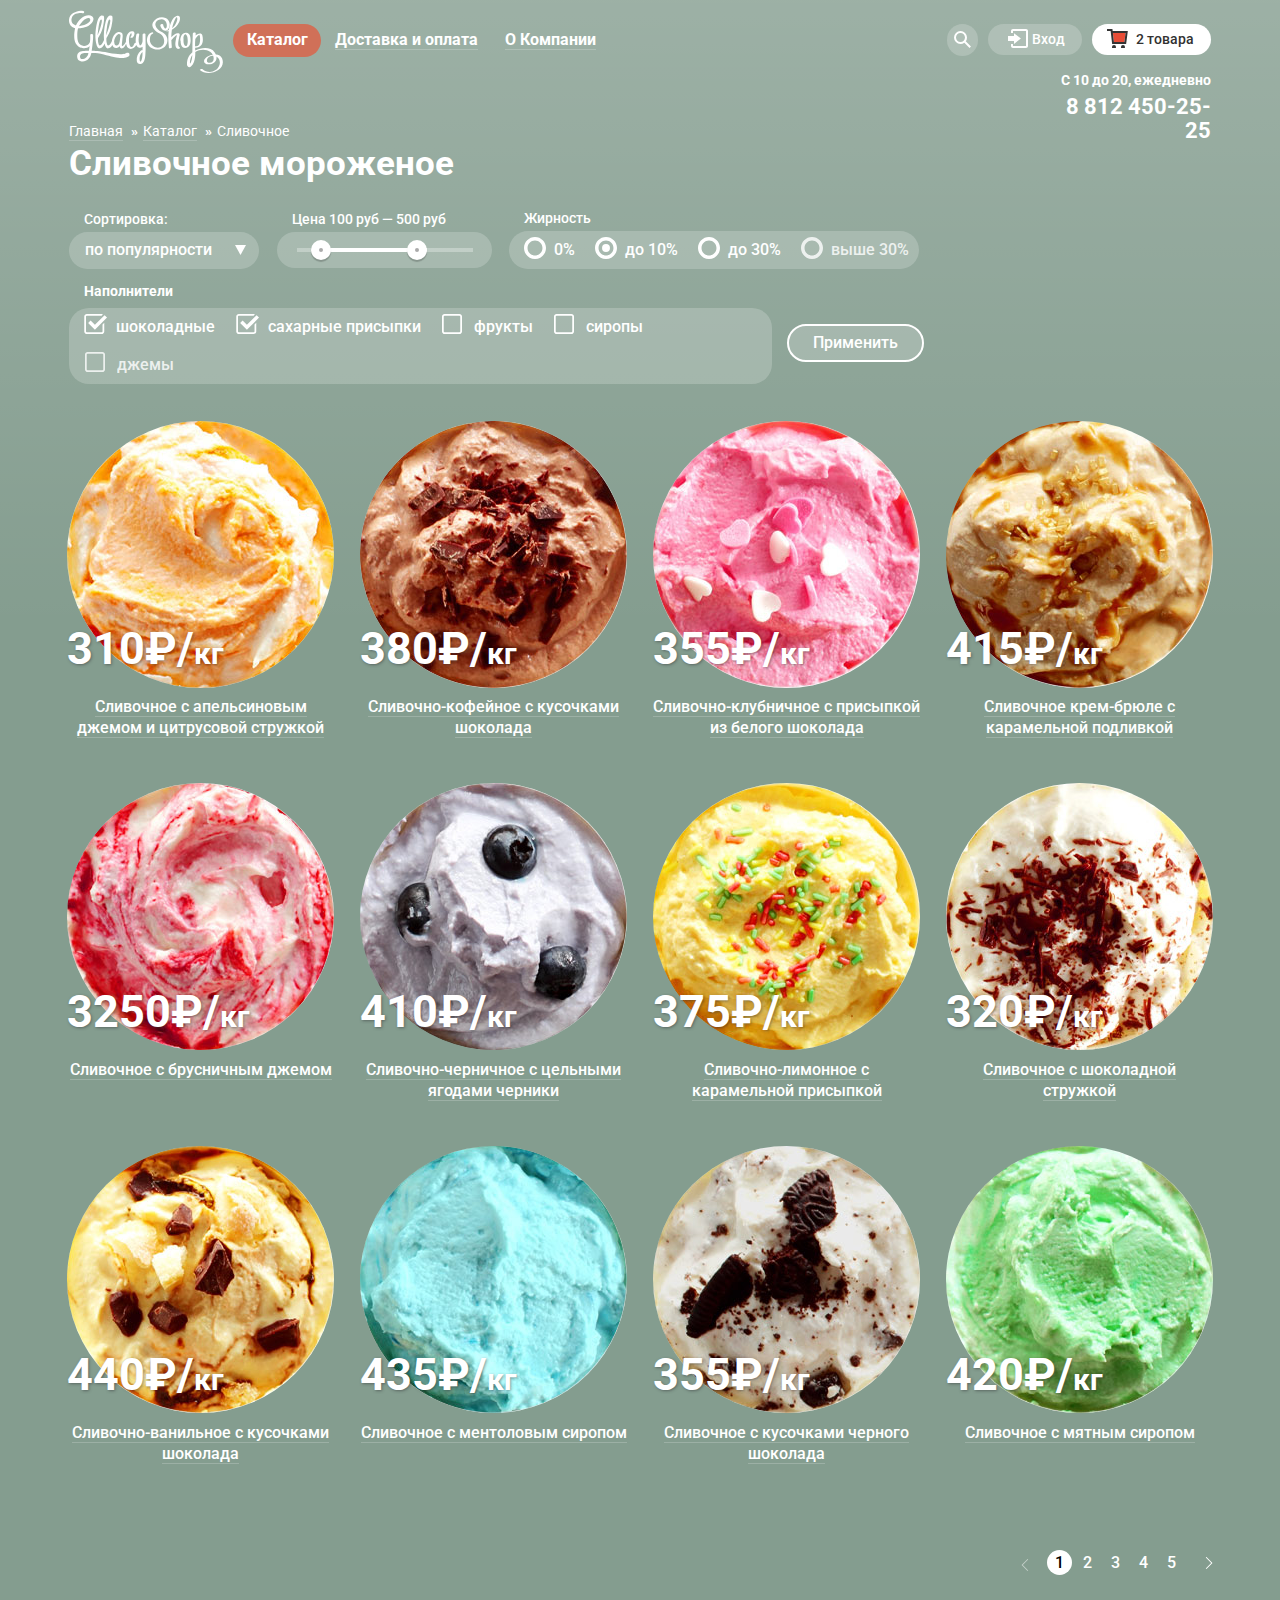
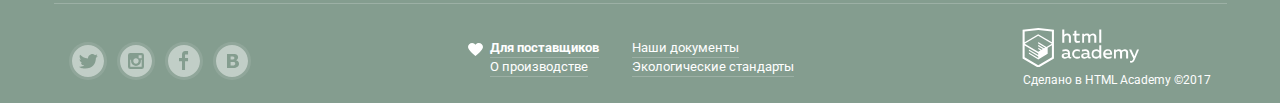
==== commit 7c613d54: "Оставшиеся правки" ====
--- a/catalog.html
+++ b/catalog.html
@@ -18,7 +18,7 @@
                   <nav class="main_navigation">
                      <ul class="main_navigation_items">
                         <li class="sublist_visible active_nav elements_main_navigation_items ">
-                           <a href="#">Каталог</a>
+                           <a class="falls_menu" href="#">Каталог</a>
                            <ul class="fall_nav_main_header">
                               <li class="fall_elements"><a class="another" href="#">Новинки</a></li>
                               <li class="fall_elements fall_elements_active"><a>Сливочное</a></li>
@@ -84,7 +84,7 @@
                            <a href="#" class="basket_activity" aria-label="Просмотреть выбранные товары">2 товара</a>
                            <table class="basket basket_link">
                               <tr class="product_basket">
-                                 <td class="reset_order"><a href="delete.html" aria-label="Удалить товар из вашей корзины"></a></td>
+                                 <td class="reset_order"><a href="delete.html" aria-label="Удалить товар из вашей корзины"><span class="visually-hidden">Удалить товар</span></a></td>
                                  <td class="img_basket_items"><img src="img/index-shop-card1.jpg" alt="Изображение мороженого" width="33" height="33"></td>
                                  <td class="discription_basket">
                                     Пломбир с апельсиновым джемом
@@ -93,7 +93,7 @@
                                  <td class="cost_basket_item">300 руб</td>
                               </tr>
                               <tr class="product_basket">
-                                 <td class="reset_order"><a href="delete.html" aria-label="Удалить товар из вашей корзины"></td>
+                                 <td class="reset_order"><a href="delete.html" aria-label="Удалить товар из вашей корзины"><span class="visually-hidden">Удалить товар/span></a></td>
                                  <td class="img_basket_items"><img src="img/index-shop-card2.jpg" alt="Изображение мороженого" width="33" height="33"></td>
                                  <td class="discription_basket">
                                     Клубничный пломбир с присыпкой из белого шоколада
@@ -146,6 +146,7 @@
                         </p>
                         <div class="cost_ice_cream">
                            <label class="cost_move label_form_style">Цена 100 руб — 500 руб</label>
+                           <input type="hidden" name="сost_control" value="">
                            <div class="bg_range">
                               <div class="range-controls">
                                  <div class="scale">
@@ -173,7 +174,6 @@
                                    <span class="disabled_label_form">до 10%</span>
                                  </label>
                               </p>
-
                               <p>
                                  <label class="high_fatness label_form_style label_radio">
                                    <input class="visually-hidden" type="radio" name="fatness" value="30">
@@ -362,10 +362,8 @@
             <div class="main_wrapper wrap switch_wrapps">
                <ul class="switch_page">
                   <li class="switch_manager back">
-                     <a class="link_nav_pages" aria-label="перелустнуть на прошлую страницу страницу">
-                        <svg xmlns="http://www.w3.org/2000/svg" width="8" height="12" viewBox="0 0 8 12">
-                           <path fill="#C1C6CE" d="M7.237 5.642L1.73.132c-.2-.197-.52-.197-.717 0s-.198.52 0 .717L6.163 6l-5.15 5.15c-.2.198-.2.52 0 .717.098.1.228.148.357.148.13 0 .26-.05.358-.148l5.51-5.51c.198-.197.198-.517 0-.715z"/>
-                        </svg>
+                     <a class="link_nav_pages back_switch off_switch" aria-label="перелустнуть на прошлую страницу страницу">
+                       <span class="visually-hidden">Назад</span>
                      </a>
                   </li>
                   <li><a class="active_switch_page">1</a></li>
@@ -374,10 +372,8 @@
                   <li><a class="style_active_switch" href="#">4</a></li>
                   <li><a class="style_active_switch" href="#">5</a></li>
                   <li class="switch_manager next ">
-                     <a class="link_nav_pages on_switch" href="#" aria-label="перелустнуть на следующую страницу">
-                        <svg xmlns="http://www.w3.org/2000/svg" width="8" height="12" viewBox="0 0 8 12">
-                           <path fill="#C1C6CE" d="M7.237 5.642L1.73.132c-.2-.197-.52-.197-.717 0s-.198.52 0 .717L6.163 6l-5.15 5.15c-.2.198-.2.52 0 .717.098.1.228.148.357.148.13 0 .26-.05.358-.148l5.51-5.51c.198-.197.198-.517 0-.715z"/>
-                        </svg>
+                     <a class="link_nav_pages next_switch" href="#" aria-label="перелустнуть на следующую страницу">
+                        <span class="visually-hidden">Вперёд</span>
                      </a>
                   </li>
                </ul>
@@ -389,34 +385,15 @@
                <p class="social">
                   <a href="#" class="social_link twit" aria-label="Смотрите нас в твитере">
                      <span class="visually-hidden">Смотрите нас в твиттере</span>
-                     <svg xmlns="http://www.w3.org/2000/svg" width="32" height="32">
-                        <path fill="#FFF" d="M16 0C7.164 0 0 7.164 0 16c0 8.837 7.164 16 16 16 8.837 0 16-7.163 16-16 0-8.836-7.163-16-16-16zm7.944 12.809c-.251 6.516-3.463 10.832-10.992 10.702h-.486c-.447 0-4.543-.443-5.344-1.823 2.479.19 4.247-.406 5.12-1.136-1.048-.289-2.923-.461-3.251-2.848.384.104.618.221 1.299.113-1.307-.824-2.758-1.519-2.679-3.643.311.317 1.164.518 1.46.457-.768-.233-2.149-3.244-.974-4.781 1.984 1.79 4.075 3.482 7.804 3.643.227-2.214 1.24-3.699 3.168-4.325 1.84-.479 3.255.26 3.901 1.138.737-.224 1.453-.466 2.193-.685-.004.833-.569 1.463-.935 1.709.747.165 1.423-.475 1.423-.475-.184.963-1.094 1.725-1.707 1.954z"/>
-                     </svg>
                   </a>
                   <a href="#" class="social_link inst" aria-label="Смотрите нас в инстаграмме">
                      <span class="visually-hidden">Смотрите нас в инстаграмме</span>
-                     <svg xmlns="http://www.w3.org/2000/svg" width="32" height="32">
-                        <g fill="#FFF">
-                           <path d="M20.916 16a4.938 4.938 0 1 1-9.877 0c0-.394.051-.773.138-1.14h-.897v6.838h11.396V14.86h-.897c.086.367.137.746.137 1.14z"/>
-                           <path d="M15.978 18.659c1.466 0 2.659-1.193 2.659-2.659s-1.193-2.659-2.659-2.659c-1.466 0-2.659 1.193-2.659 2.659s1.192 2.659 2.659 2.659zM18.637 10.302h3.039v3.039h-3.039z"/>
-                           <path d="M16 0C7.164 0 0 7.164 0 16c0 8.837 7.164 16 16 16 8.837 0 16-7.163 16-16 0-8.836-7.163-16-16-16zm7.955 21.698a2.285 2.285 0 0 1-2.279 2.279H10.279A2.285 2.285 0 0 1 8 21.698V10.302a2.286 2.286 0 0 1 2.279-2.279h11.396a2.286 2.286 0 0 1 2.279 2.279v11.396z"/>
-                        </g>
-                     </svg>
                   </a>
                   <a href="#" class="social_link face" aria-label="Смотрите нас в фейсбуке">
                      <span class="visually-hidden">Смотрите нас в фейсбуке</span>
-                     <svg xmlns="http://www.w3.org/2000/svg" width="32" height="32">
-                        <path fill="#FFF" d="M16 0C7.164 0 0 7.163 0 16s7.164 16 16 16c8.837 0 16-7.164 16-16S24.837 0 16 0zm4.062 9.455h-3.021v3.444h3.021v3.445h-3.021v8.61H14.02v-8.61H11v-3.445h3.021V9.455c0-1.902 1.353-3.445 3.021-3.445h3.021v3.445z"/>
-                     </svg>
                   </a>
                   <a href="#" class="social_link vk" aria-label="Смотрите нас в вк">
                      <span class="visually-hidden">Смотрите нас в Вконтакте</span>
-                     <svg xmlns="http://www.w3.org/2000/svg" width="32" height="32">
-                        <g fill="#FFF">
-                           <path d="M16.637 14.495c.402-.019.719-.082.951-.188.326-.145.54-.33.641-.559.101-.229.15-.496.15-.797 0-.232-.058-.465-.174-.697-.116-.232-.322-.405-.617-.517-.264-.1-.592-.155-.984-.165a76.242 76.242 0 0 0-1.652-.014h-.339v2.965h.565c.571 0 1.057-.009 1.459-.028zM18.118 17.084c-.282-.081-.672-.125-1.166-.132a127.97 127.97 0 0 0-1.55-.009h-.79v3.493h.264c1.014 0 1.74-.003 2.18-.009a3.2 3.2 0 0 0 1.212-.245c.377-.157.633-.364.774-.625s.214-.562.214-.9c0-.446-.088-.788-.261-1.03-.17-.241-.464-.423-.877-.543z"/>
-                           <path d="M16 0C7.164 0 0 7.164 0 16c0 8.837 7.164 16 16 16 8.837 0 16-7.163 16-16 0-8.836-7.163-16-16-16zm6.602 20.531a3.73 3.73 0 0 1-1.124 1.327c-.552.415-1.161.71-1.823.886s-1.501.264-2.519.264h-6.121V8.987h5.443c1.13 0 1.957.038 2.48.113a5.126 5.126 0 0 1 1.561.5c.533.27.929.632 1.189 1.087.26.455.392.975.392 1.558 0 .678-.179 1.278-.536 1.795-.358.518-.863.92-1.517 1.208v.075c.917.182 1.642.559 2.179 1.13.537.571.807 1.325.807 2.261 0 .678-.138 1.283-.411 1.817z"/>
-                        </g>
-                     </svg>
                   </a>
                </p>
                <ul class="other_information">
--- a/css/style.css
+++ b/css/style.css
@@ -984,7 +984,7 @@
   margin-left: auto;
   padding-left: 0;
   margin-bottom: 0;
-  padding-bottom: 14px;
+  padding-bottom: 0px;
 }
 
 .banners {
@@ -1441,7 +1441,7 @@
   position: absolute;
   padding-top: 6px;
   padding: 0;
-  top: 37px;
+  top: 35px;
   right: -44px;
   border-radius: 5px;
 }
@@ -1478,8 +1478,9 @@
   position: absolute;
   z-index: 1;
   padding: 20px 15px 20px 16px;
-  right: -4px;
+  right: -3px;
   top: 35px;
+  padding-bottom: 14px;
   background-color: #ffffff;
   border-radius: 5px;
 }
@@ -1489,6 +1490,7 @@
 }
 
 .user_menu_signout {
+  padding-bottom: 14px;
   position: relative;
 }
 
@@ -1560,15 +1562,26 @@
   margin-left: 10px;
 }
 
-.social_link path {
-  fill: rgba(255, 255, 255, 0.5);
-}
-
-.social_link:hover path {
-  fill: #ffffff;
-}
-.social_link:active path {
-  fill: rgba(255, 255, 255, 0.5);
+.twit {
+  background: url("../img/twitter.svg") no-repeat 100% 100%;
+}
+.inst {
+  background: url("../img/inst.svg") no-repeat 100% 100%;
+}
+.face {
+  background: url("../img/fb.svg") no-repeat 100% 100%;
+}
+.vk {
+  background: url("../img/vk.svg") no-repeat 100% 100%;
+}
+.social_link {
+  opacity: 0.5
+}
+.social_link:hover {
+  opacity:1;
+}
+.social_link:active {
+  opacity:0.5
 }
 
 .other_information {
@@ -1938,18 +1951,26 @@
       flex-wrap: wrap;
   -webkit-box-pack: justify;
   -ms-flex-pack: justify;
-  justify-content:space-between;
-  -webkit-box-sizing: border-box;
-  box-sizing: border-box;
-  padding-left: 14px;
+  justify-content:flex-start;
+
+
   padding-right: 15px;
   border-radius: 20px;
 }
-
-.bg_fillers {
-  padding-left: 13px;
-  padding-right: 15px;
-}
+.character_row>p:first-child {
+  margin-left: 15px;
+}
+
+.bg_fatness {
+  padding-right: 0;
+}
+.bg_fatness>p {
+  margin-left: 20px;
+}
+.bg_fillers>p {
+  margin-left: 16px;
+}
+
 
 .label_radio {
   position: relative;
@@ -1977,7 +1998,7 @@
   outline: 1px solid aqua;
 }
 
-.bg_fatness>p:not(p.no_effect_form):hover {
+.bg_fatness>p:not(input:disabled):hover {
   opacity: 0.8;
 }
 
@@ -2008,7 +2029,7 @@
   outline: 1px solid aqua;
 }
 
-.bg_fillers>p:not(p.no_effect_form):hover {
+.bg_fillers>p:not(input:disabled):hover {
   opacity: 0.8;
 }
 .no_effect_form {
@@ -2045,7 +2066,7 @@
   -webkit-box-pack: end;
   -ms-flex-pack: end;
   justify-content: flex-end;
-  margin-bottom: 15px;
+
   padding-top: 3px;
 }
 
@@ -2060,7 +2081,8 @@
   justify-content: flex-end;
   -ms-flex-wrap: wrap;
   flex-wrap: wrap;
-  margin-top: 40px;
+  margin-top: 43px;
+  margin-bottom: 28px;
   padding-right: 24px;
 }
 
@@ -2071,22 +2093,34 @@
 .switch_manager {
   position: absolute;
 }
-
-.on_switch path {
-  fill: #ffffff;
-}
-
+a.off_switch {
+  opacity: 0.5px;
+}
+.back_switch {
+  background: url("../img/icon-right-small.svg") no-repeat;
+  width: 17px;
+  height: 17px;
+}
+.next_switch {
+  background: url("../img/icon-right-small.svg") no-repeat;
+  width: 17px;
+  height: 17px;
+}
 .back {
-  left: 18px;
+  left: -1px;
+  top: -3px;
   -webkit-transform: rotate(180deg);
   -ms-transform: rotate(180deg);
   transform: rotate(180deg);
 }
 
 .next {
-  right: -15px;
-}
-
+  right:-30px;
+  top: 7px;
+}
+.off_switch {
+  opacity: 0.5;
+}
 .decor_line {
   display: block;
   border: none;
